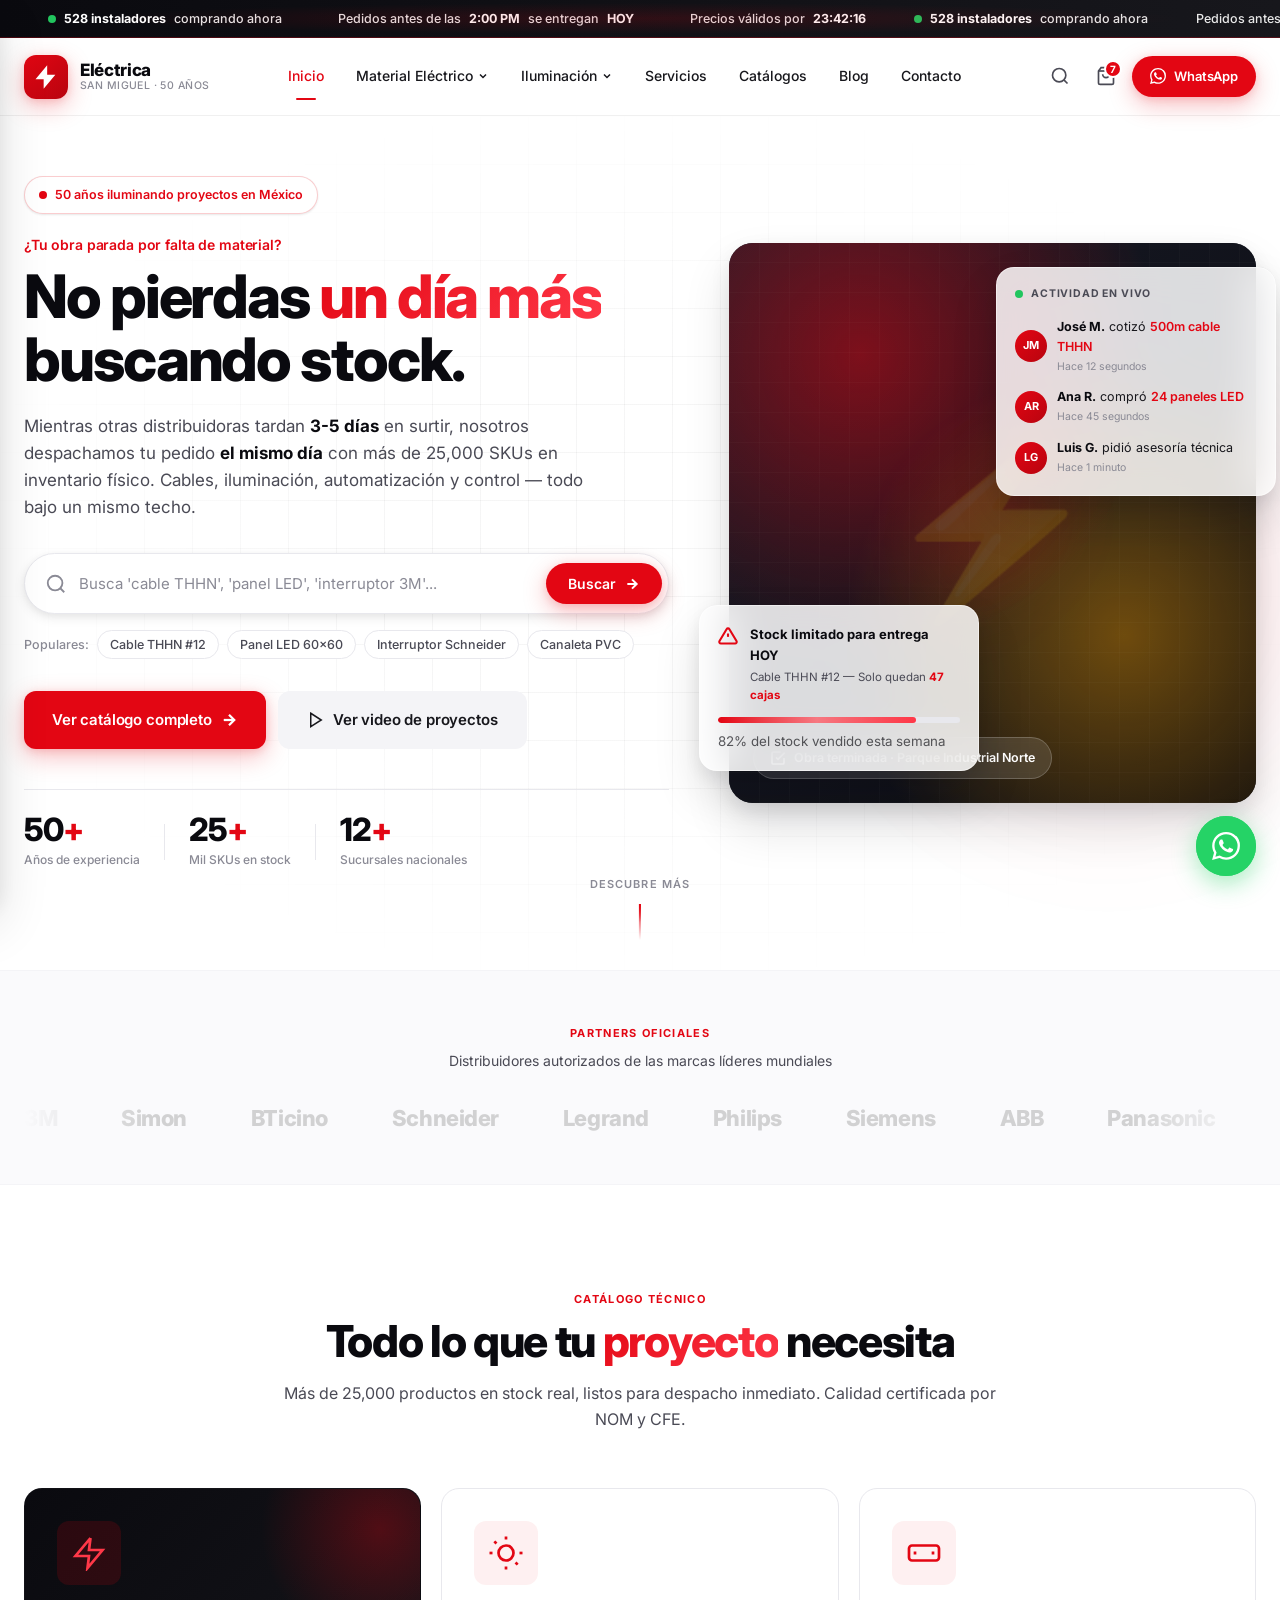
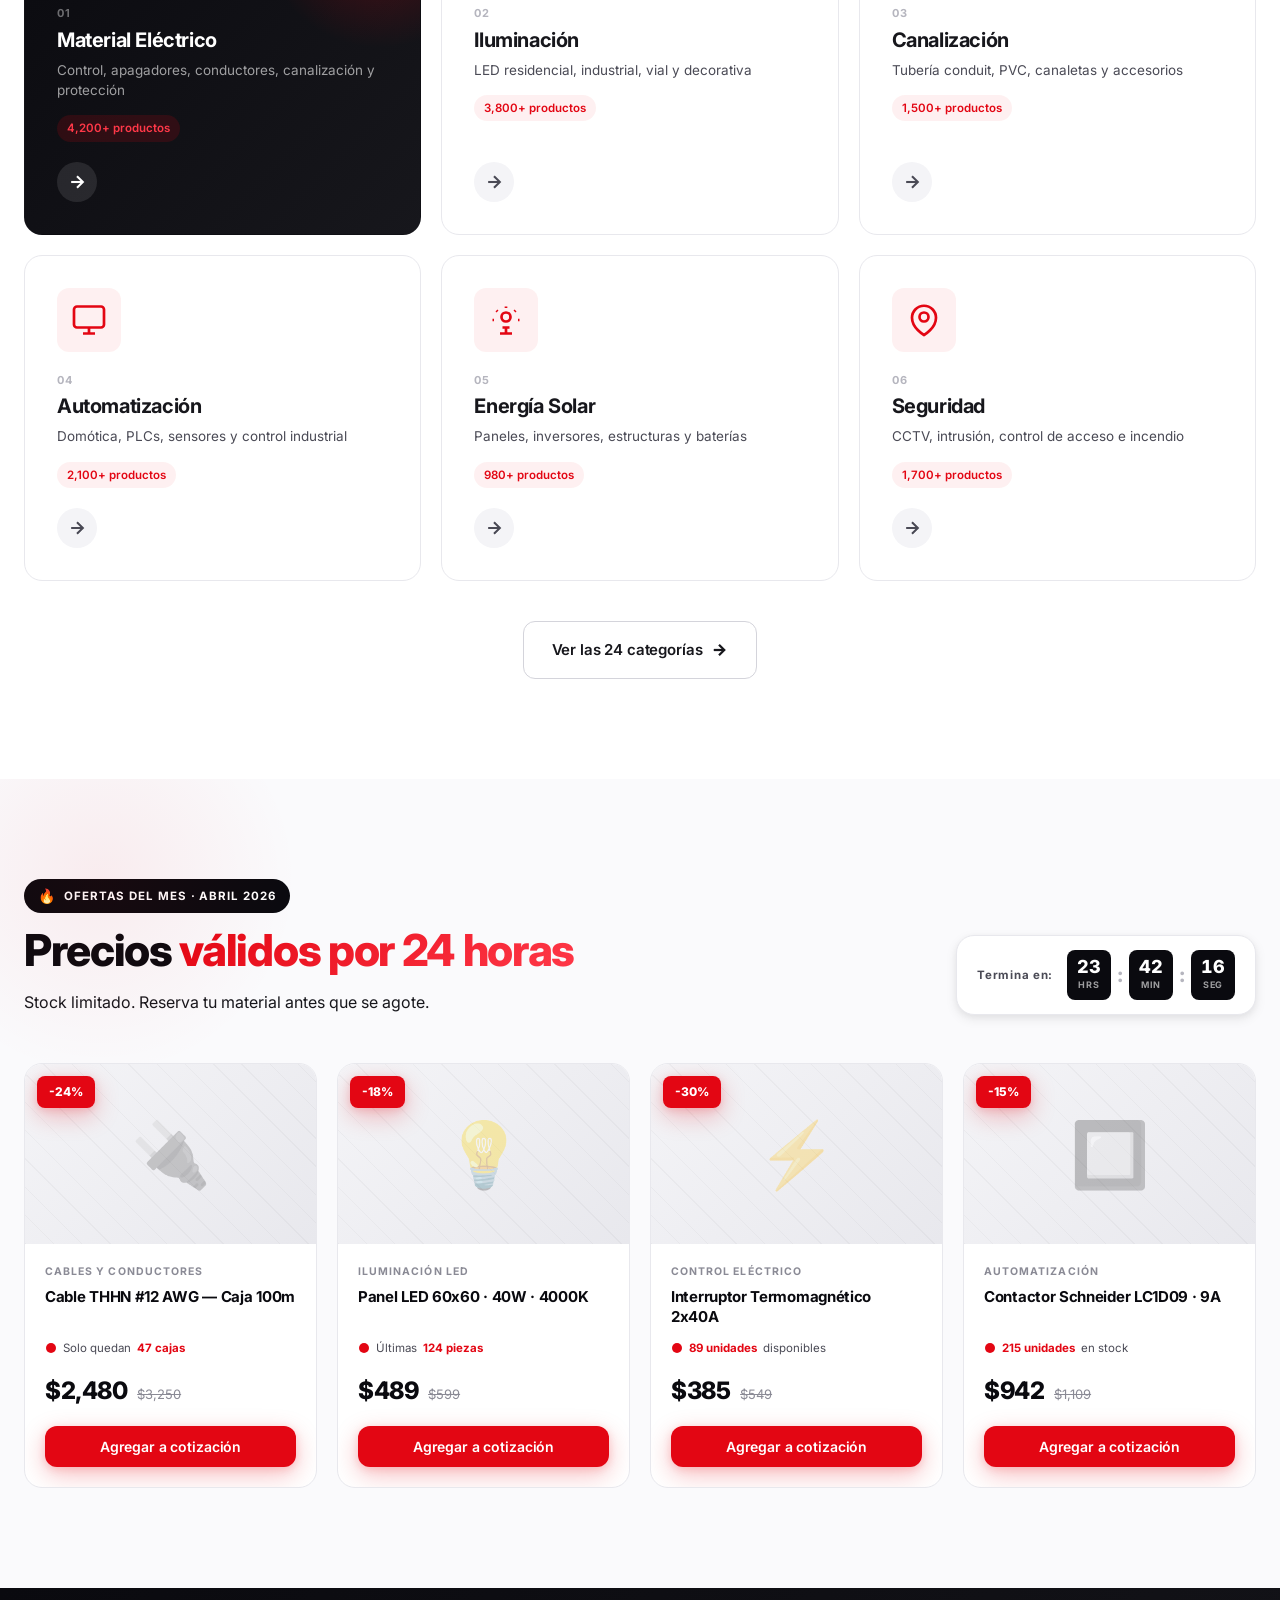
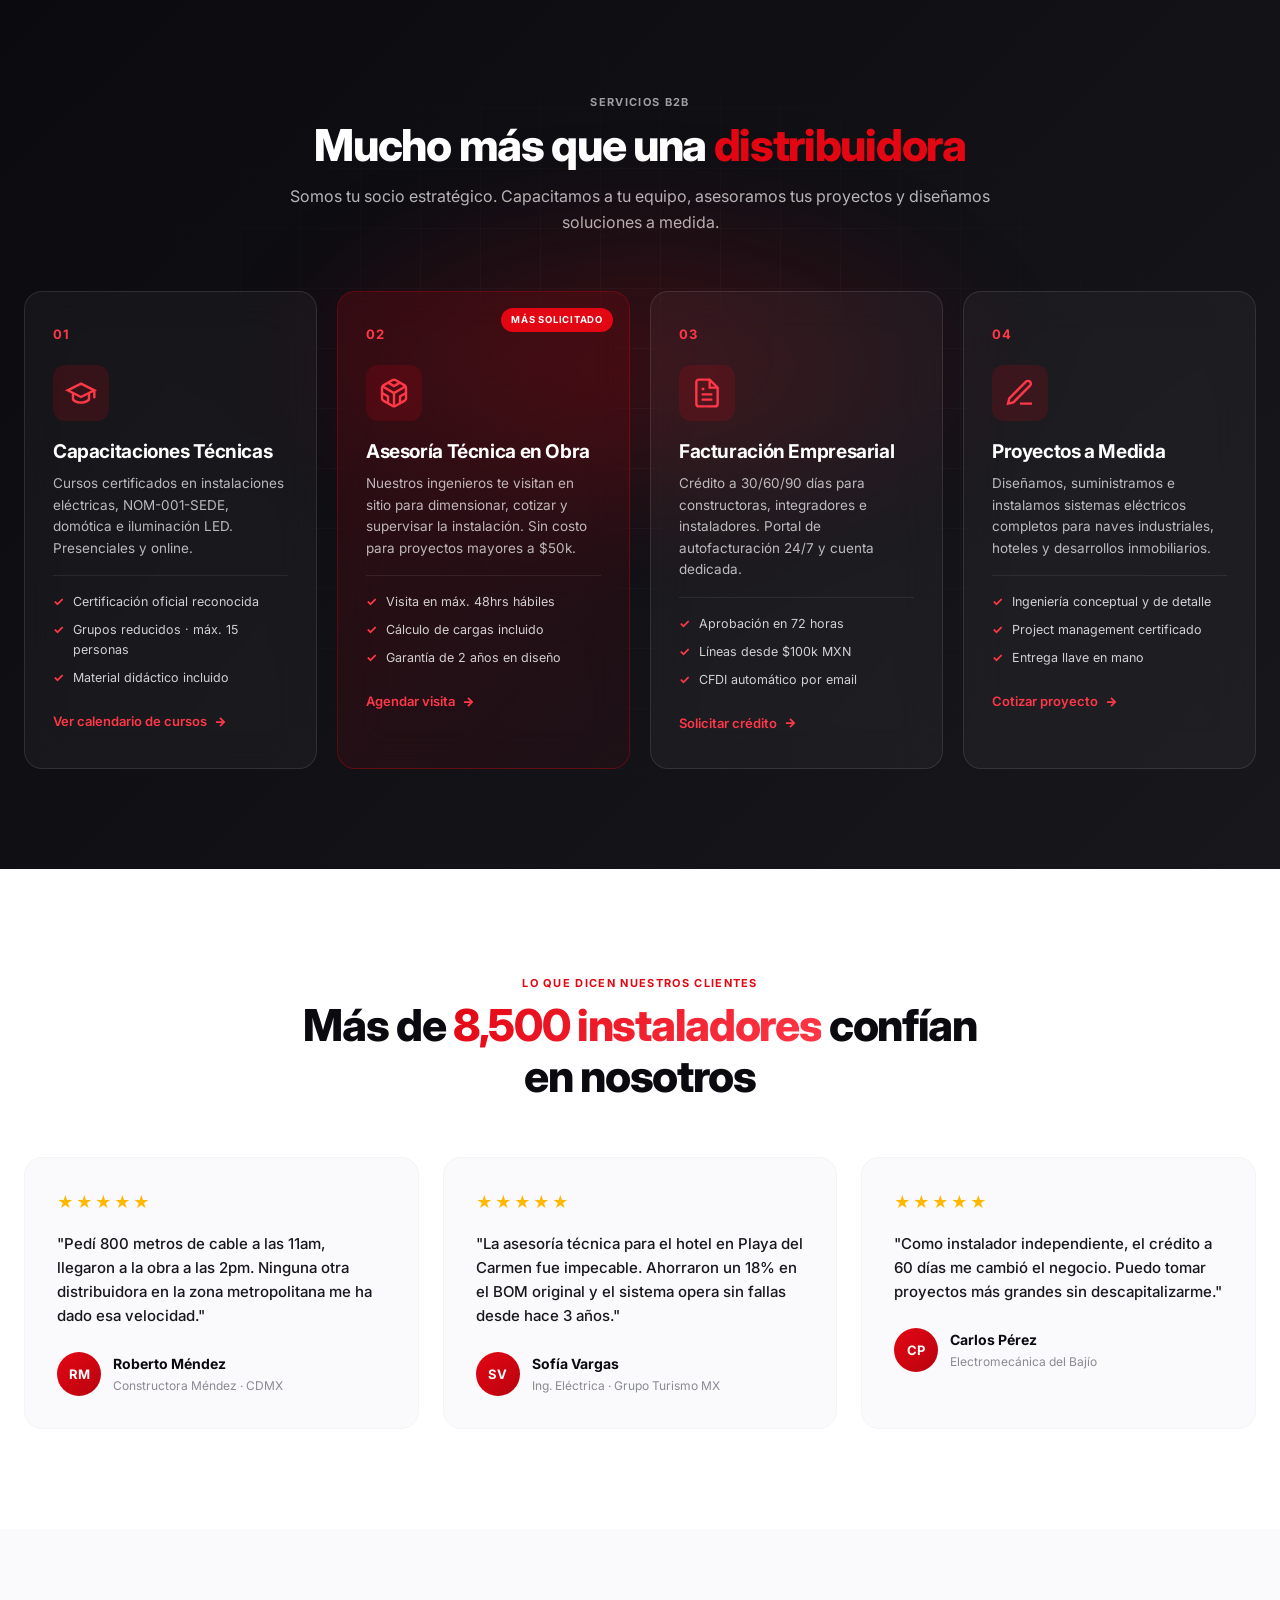
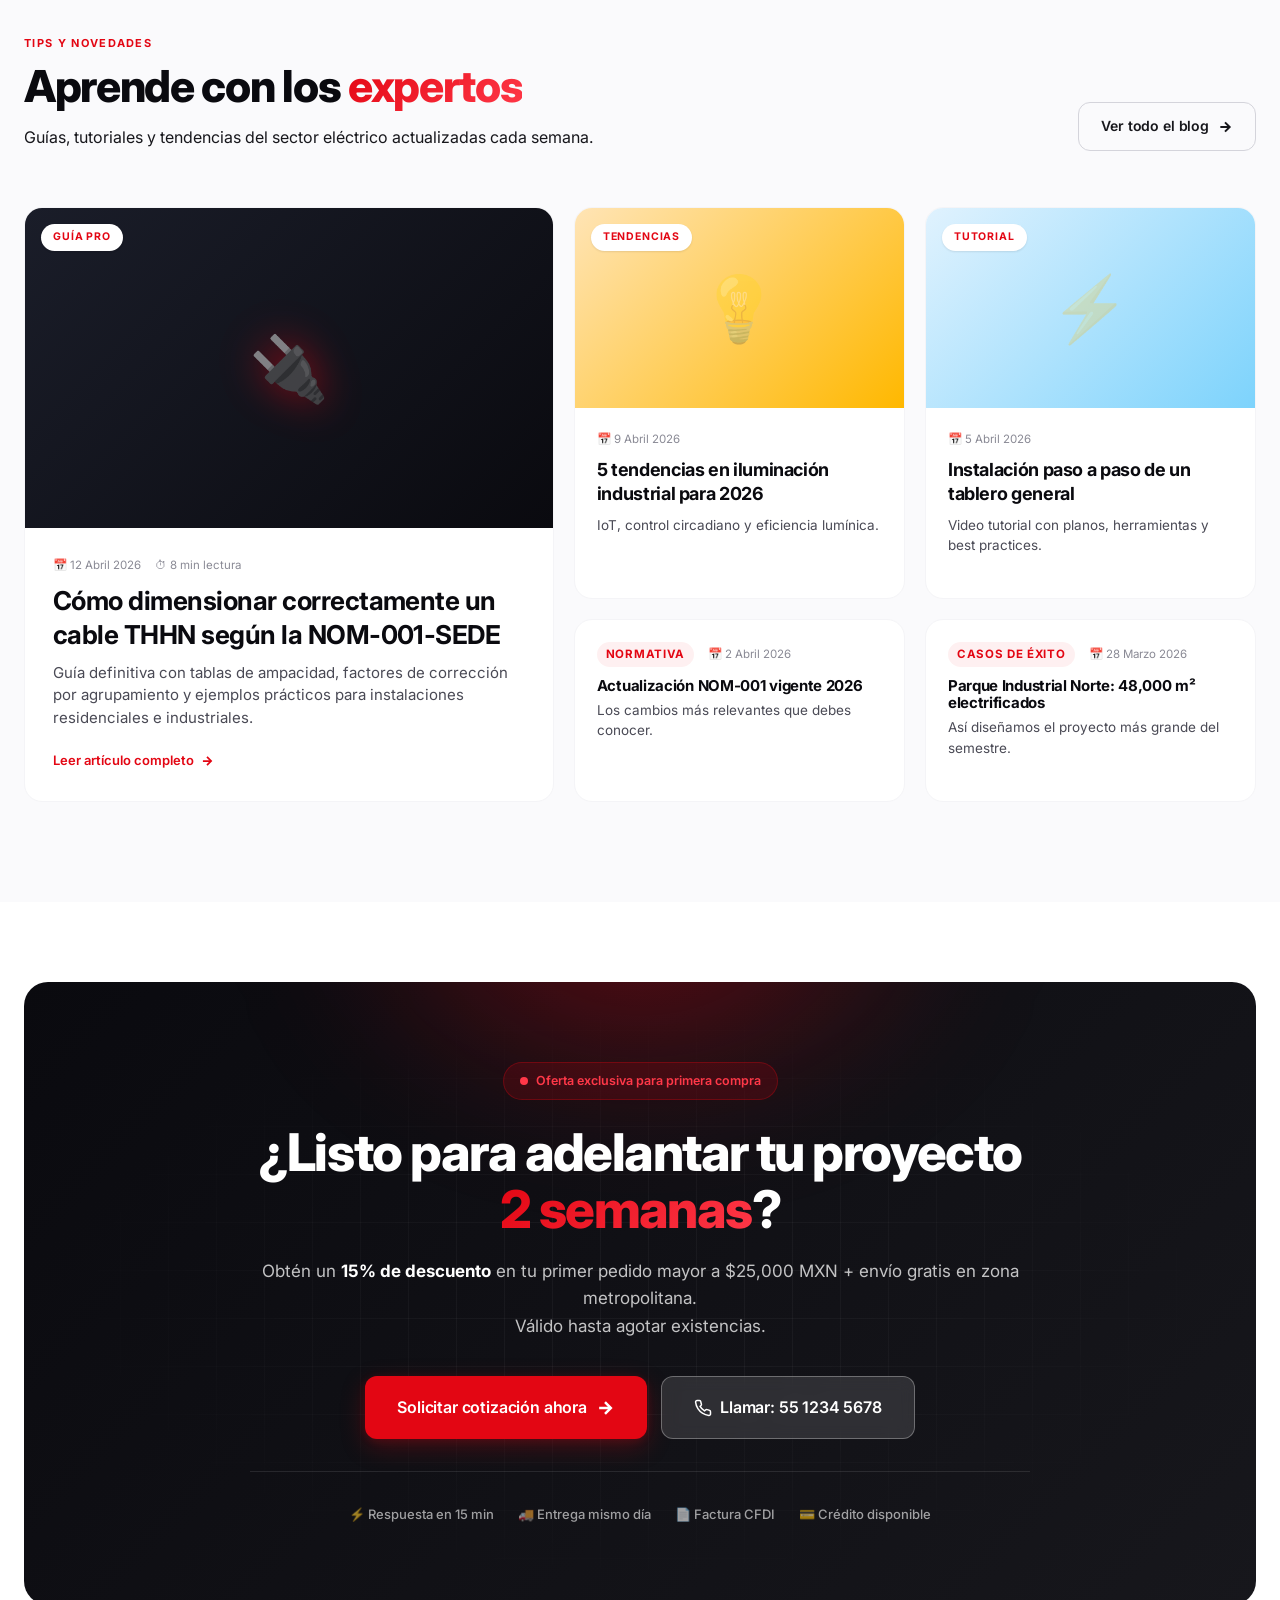
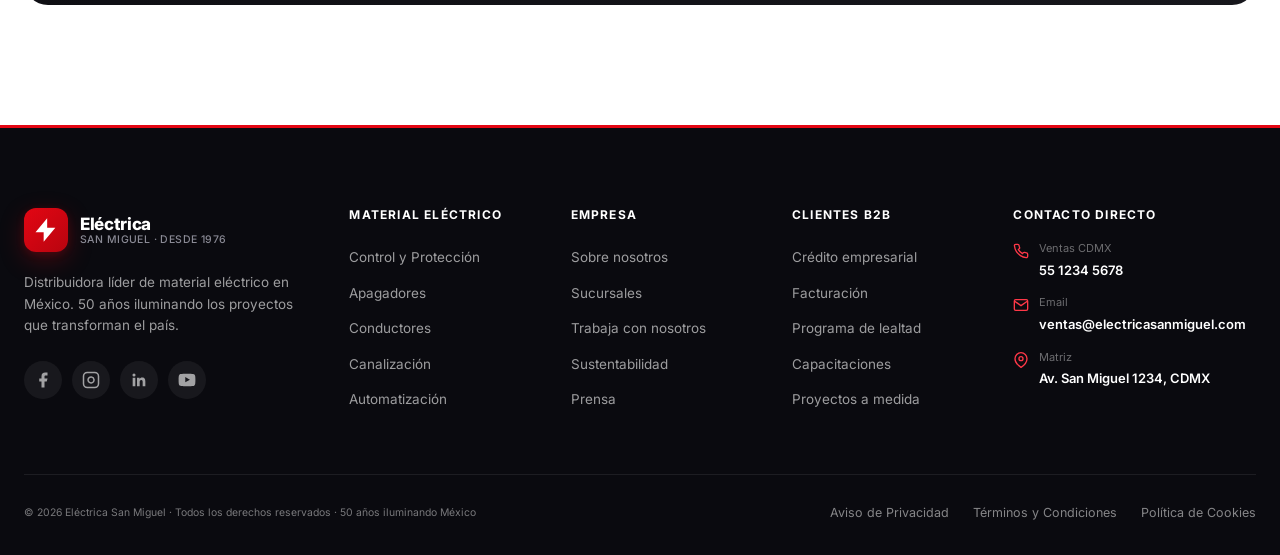
==== index.html @ eb756b70 "feat: sitio web completo Eléctrica San Miguel Home page con hero PAS, buscador predictivo, mega menú" ====
<!DOCTYPE html>
<html lang="es">
<head>
    <meta charset="UTF-8">
    <meta name="viewport" content="width=device-width, initial-scale=1.0, maximum-scale=5.0">
    <meta name="description" content="Eléctrica San Miguel - 50 años distribuyendo material eléctrico de alta calidad. Stock inmediato, precios mayoristas, asesoría técnica para instaladores y proyectos industriales.">
    <meta name="theme-color" content="#E30613">
    <title>Eléctrica San Miguel | Material Eléctrico con Stock Inmediato - 50 años</title>
    <link rel="preconnect" href="https://fonts.googleapis.com">
    <link rel="preconnect" href="https://fonts.gstatic.com" crossorigin>
    <link href="https://fonts.googleapis.com/css2?family=Inter:wght@300;400;500;600;700;800;900&display=swap" rel="stylesheet">
    <link rel="stylesheet" href="styles.css">
</head>
<body>

    <!-- ============ BARRA DE URGENCIA SUPERIOR ============ -->
    <div class="urgency-bar" id="urgencyBar">
        <div class="urgency-track">
            <div class="urgency-item">
                <span class="pulse-dot"></span>
                <strong>528 instaladores</strong> comprando ahora
            </div>
            <div class="urgency-item">
                <svg width="14" height="14" viewBox="0 0 24 24" fill="none" stroke="currentColor" stroke-width="2.5"><path d="M12 6v6l4 2"/><circle cx="12" cy="12" r="10"/></svg>
                Pedidos antes de las <strong>2:00 PM</strong> se entregan <strong>HOY</strong>
            </div>
            <div class="urgency-item">
                <svg width="14" height="14" viewBox="0 0 24 24" fill="none" stroke="currentColor" stroke-width="2.5"><path d="M20.84 4.61a5.5 5.5 0 0 0-7.78 0L12 5.67l-1.06-1.06a5.5 5.5 0 0 0-7.78 7.78l1.06 1.06L12 21.23l7.78-7.78 1.06-1.06a5.5 5.5 0 0 0 0-7.78z"/></svg>
                Precios válidos por <strong><span id="countdown">23:59:47</span></strong>
            </div>
            <div class="urgency-item">
                <span class="pulse-dot"></span>
                <strong>528 instaladores</strong> comprando ahora
            </div>
            <div class="urgency-item">
                Pedidos antes de las <strong>2:00 PM</strong> se entregan <strong>HOY</strong>
            </div>
        </div>
    </div>

    <!-- ============ HEADER / NAVEGACIÓN ============ -->
    <header class="header" id="header">
        <div class="header-container">
            <!-- Menú Hamburguesa Mobile -->
            <button class="hamburger" id="hamburgerBtn" aria-label="Abrir menú">
                <span></span><span></span><span></span>
            </button>

            <!-- Logo -->
            <a href="#" class="logo" aria-label="Eléctrica San Miguel">
                <div class="logo-mark">
                    <svg width="28" height="28" viewBox="0 0 24 24" fill="currentColor">
                        <path d="M13 2L3 14h7v8l10-12h-7z"/>
                    </svg>
                </div>
                <div class="logo-text">
                    <span class="logo-title">Eléctrica</span>
                    <span class="logo-subtitle">San Miguel · 50 años</span>
                </div>
            </a>

            <!-- Navegación Desktop con Mega Menú -->
            <nav class="nav-desktop" aria-label="Navegación principal">
                <ul class="nav-list">
                    <li class="nav-item">
                        <a href="#" class="nav-link active">Inicio</a>
                    </li>
                    <li class="nav-item has-mega">
                        <a href="#" class="nav-link">Material Eléctrico <svg width="12" height="12" viewBox="0 0 24 24" fill="none" stroke="currentColor" stroke-width="3"><polyline points="6 9 12 15 18 9"/></svg></a>
                        <div class="mega-menu">
                            <div class="mega-grid">
                                <div class="mega-col">
                                    <h4>Control y Protección</h4>
                                    <a href="#"><span class="mega-icon">⚡</span>Interruptores Termomagnéticos</a>
                                    <a href="#"><span class="mega-icon">🛡️</span>Protección Diferencial</a>
                                    <a href="#"><span class="mega-icon">🔌</span>Contactores y Relés</a>
                                    <a href="#"><span class="mega-icon">📊</span>Medidores de Energía</a>
                                </div>
                                <div class="mega-col">
                                    <h4>Apagadores y Tomas</h4>
                                    <a href="#"><span class="mega-icon">🔘</span>Apagadores Simon</a>
                                    <a href="#"><span class="mega-icon">🔲</span>Tomas BTicino</a>
                                    <a href="#"><span class="mega-icon">📱</span>Domótica</a>
                                    <a href="#"><span class="mega-icon">🎛️</span>Dimmers y Atenuadores</a>
                                </div>
                                <div class="mega-col">
                                    <h4>Conductores</h4>
                                    <a href="#"><span class="mega-icon">🧵</span>Cable THHN / THW</a>
                                    <a href="#"><span class="mega-icon">📡</span>Cable Coaxial / UTP</a>
                                    <a href="#"><span class="mega-icon">🔗</span>Cable de Alta Tensión</a>
                                    <a href="#"><span class="mega-icon">⚙️</span>Conectores y Terminales</a>
                                </div>
                                <div class="mega-feature">
                                    <div class="mega-badge">OFERTA 48H</div>
                                    <h4>Cable THHN #12</h4>
                                    <p>Caja 100 metros</p>
                                    <div class="mega-price"><del>$3,250</del> $2,480</div>
                                    <button class="btn-mega">Ver oferta →</button>
                                </div>
                            </div>
                        </div>
                    </li>
                    <li class="nav-item has-mega">
                        <a href="#" class="nav-link">Iluminación <svg width="12" height="12" viewBox="0 0 24 24" fill="none" stroke="currentColor" stroke-width="3"><polyline points="6 9 12 15 18 9"/></svg></a>
                        <div class="mega-menu">
                            <div class="mega-grid">
                                <div class="mega-col">
                                    <h4>Residencial</h4>
                                    <a href="#"><span class="mega-icon">💡</span>Focos LED</a>
                                    <a href="#"><span class="mega-icon">🏮</span>Lámparas Colgantes</a>
                                    <a href="#"><span class="mega-icon">🔦</span>Spots Empotrables</a>
                                    <a href="#"><span class="mega-icon">✨</span>Tiras LED RGB</a>
                                </div>
                                <div class="mega-col">
                                    <h4>Industrial</h4>
                                    <a href="#"><span class="mega-icon">🏭</span>Reflectores High-Bay</a>
                                    <a href="#"><span class="mega-icon">📐</span>Paneles LED 60x60</a>
                                    <a href="#"><span class="mega-icon">⚠️</span>Iluminación de Emergencia</a>
                                    <a href="#"><span class="mega-icon">🔋</span>Balizas y Señalización</a>
                                </div>
                                <div class="mega-col">
                                    <h4>Vial y Decorativa</h4>
                                    <a href="#"><span class="mega-icon">🛣️</span>Luminarias Viales</a>
                                    <a href="#"><span class="mega-icon">🌳</span>Jardín Exterior</a>
                                    <a href="#"><span class="mega-icon">🎨</span>Arquitectónica</a>
                                    <a href="#"><span class="mega-icon">⭐</span>Decorativa Premium</a>
                                </div>
                                <div class="mega-feature">
                                    <div class="mega-badge">NUEVO 2026</div>
                                    <h4>Panel LED Backlit</h4>
                                    <p>60x60 · 40W · 4000K</p>
                                    <div class="mega-price">Desde $489</div>
                                    <button class="btn-mega">Cotizar →</button>
                                </div>
                            </div>
                        </div>
                    </li>
                    <li class="nav-item">
                        <a href="#" class="nav-link">Servicios</a>
                    </li>
                    <li class="nav-item">
                        <a href="#" class="nav-link">Catálogos</a>
                    </li>
                    <li class="nav-item">
                        <a href="#" class="nav-link">Blog</a>
                    </li>
                    <li class="nav-item">
                        <a href="#" class="nav-link">Contacto</a>
                    </li>
                </ul>
            </nav>

            <!-- Acciones Header -->
            <div class="header-actions">
                <button class="header-icon-btn" aria-label="Buscar">
                    <svg width="20" height="20" viewBox="0 0 24 24" fill="none" stroke="currentColor" stroke-width="2"><circle cx="11" cy="11" r="8"/><line x1="21" y1="21" x2="16.65" y2="16.65"/></svg>
                </button>
                <a href="#" class="header-icon-btn cart" aria-label="Cotización">
                    <svg width="20" height="20" viewBox="0 0 24 24" fill="none" stroke="currentColor" stroke-width="2"><path d="M6 2L3 6v14a2 2 0 0 0 2 2h14a2 2 0 0 0 2-2V6l-3-4z"/><line x1="3" y1="6" x2="21" y2="6"/><path d="M16 10a4 4 0 0 1-8 0"/></svg>
                    <span class="cart-badge">7</span>
                </a>
                <a href="#" class="btn btn-primary btn-header">
                    <svg width="16" height="16" viewBox="0 0 24 24" fill="currentColor"><path d="M17.472 14.382c-.297-.149-1.758-.867-2.03-.967-.273-.099-.471-.148-.67.15-.197.297-.767.966-.94 1.164-.173.199-.347.223-.644.075-.297-.15-1.255-.463-2.39-1.475-.883-.788-1.48-1.761-1.653-2.059-.173-.297-.018-.458.13-.606.134-.133.298-.347.446-.52.149-.174.198-.298.298-.497.099-.198.05-.371-.025-.52-.075-.149-.669-1.612-.916-2.207-.242-.579-.487-.5-.669-.51-.173-.008-.371-.01-.57-.01-.198 0-.52.074-.792.372-.272.297-1.04 1.016-1.04 2.479 0 1.462 1.065 2.875 1.213 3.074.149.198 2.096 3.2 5.077 4.487.709.306 1.262.489 1.694.625.712.227 1.36.195 1.871.118.571-.085 1.758-.719 2.006-1.413.248-.694.248-1.289.173-1.413-.074-.124-.272-.198-.57-.347m-5.421 7.403h-.004a9.87 9.87 0 01-5.031-1.378l-.361-.214-3.741.982.998-3.648-.235-.374a9.86 9.86 0 01-1.51-5.26c.001-5.45 4.436-9.884 9.888-9.884 2.64 0 5.122 1.03 6.988 2.898a9.825 9.825 0 012.893 6.994c-.003 5.45-4.437 9.884-9.885 9.884m8.413-18.297A11.815 11.815 0 0012.05 0C5.495 0 .16 5.335.157 11.892c0 2.096.547 4.142 1.588 5.945L.057 24l6.305-1.654a11.882 11.882 0 005.683 1.448h.005c6.554 0 11.89-5.335 11.893-11.893A11.821 11.821 0 0020.885 3.488"/></svg>
                    <span class="btn-header-text">WhatsApp</span>
                </a>
            </div>
        </div>
    </header>

    <!-- ============ MENÚ MOBILE OFF-CANVAS ============ -->
    <div class="overlay" id="overlay"></div>
    <aside class="mobile-menu" id="mobileMenu" aria-label="Menú móvil">
        <div class="mobile-menu-header">
            <div class="mobile-logo">
                <div class="logo-mark"><svg width="22" height="22" viewBox="0 0 24 24" fill="currentColor"><path d="M13 2L3 14h7v8l10-12h-7z"/></svg></div>
                <div>
                    <strong>Eléctrica San Miguel</strong>
                    <small>50 años contigo</small>
                </div>
            </div>
            <button class="close-menu" id="closeMenuBtn" aria-label="Cerrar menú">
                <svg width="24" height="24" viewBox="0 0 24 24" fill="none" stroke="currentColor" stroke-width="2"><line x1="18" y1="6" x2="6" y2="18"/><line x1="6" y1="6" x2="18" y2="18"/></svg>
            </button>
        </div>

        <div class="mobile-search">
            <svg width="18" height="18" viewBox="0 0 24 24" fill="none" stroke="currentColor" stroke-width="2"><circle cx="11" cy="11" r="8"/><line x1="21" y1="21" x2="16.65" y2="16.65"/></svg>
            <input type="text" placeholder="Buscar productos...">
        </div>

        <nav class="mobile-nav">
            <a href="#" class="mobile-link active">
                <svg width="20" height="20" viewBox="0 0 24 24" fill="none" stroke="currentColor" stroke-width="2"><path d="M3 9l9-7 9 7v11a2 2 0 0 1-2 2H5a2 2 0 0 1-2-2z"/></svg>
                Inicio
            </a>
            <button class="mobile-link accordion" data-target="acc1">
                <svg width="20" height="20" viewBox="0 0 24 24" fill="none" stroke="currentColor" stroke-width="2"><polyline points="13 2 3 14 12 14 11 22 21 10 12 10 13 2"/></svg>
                Material Eléctrico
                <svg class="chev" width="16" height="16" viewBox="0 0 24 24" fill="none" stroke="currentColor" stroke-width="2.5"><polyline points="6 9 12 15 18 9"/></svg>
            </button>
            <div class="accordion-content" id="acc1">
                <a href="#">Control y Protección</a>
                <a href="#">Apagadores y Tomas</a>
                <a href="#">Conductores</a>
                <a href="#">Canalización</a>
            </div>
            <button class="mobile-link accordion" data-target="acc2">
                <svg width="20" height="20" viewBox="0 0 24 24" fill="none" stroke="currentColor" stroke-width="2"><circle cx="12" cy="12" r="5"/><line x1="12" y1="1" x2="12" y2="3"/><line x1="12" y1="21" x2="12" y2="23"/><line x1="4.22" y1="4.22" x2="5.64" y2="5.64"/><line x1="18.36" y1="18.36" x2="19.78" y2="19.78"/><line x1="1" y1="12" x2="3" y2="12"/><line x1="21" y1="12" x2="23" y2="12"/><line x1="4.22" y1="19.78" x2="5.64" y2="18.36"/><line x1="18.36" y1="5.64" x2="19.78" y2="4.22"/></svg>
                Iluminación
                <svg class="chev" width="16" height="16" viewBox="0 0 24 24" fill="none" stroke="currentColor" stroke-width="2.5"><polyline points="6 9 12 15 18 9"/></svg>
            </button>
            <div class="accordion-content" id="acc2">
                <a href="#">Residencial</a>
                <a href="#">Industrial</a>
                <a href="#">Vial</a>
                <a href="#">Decorativa</a>
            </div>
            <a href="#" class="mobile-link">
                <svg width="20" height="20" viewBox="0 0 24 24" fill="none" stroke="currentColor" stroke-width="2"><path d="M20 21v-2a4 4 0 0 0-4-4H8a4 4 0 0 0-4 4v2"/><circle cx="12" cy="7" r="4"/></svg>
                Servicios
            </a>
            <a href="#" class="mobile-link">
                <svg width="20" height="20" viewBox="0 0 24 24" fill="none" stroke="currentColor" stroke-width="2"><path d="M4 19.5A2.5 2.5 0 0 1 6.5 17H20"/><path d="M6.5 2H20v20H6.5A2.5 2.5 0 0 1 4 19.5v-15A2.5 2.5 0 0 1 6.5 2z"/></svg>
                Catálogos PDF
            </a>
            <a href="#" class="mobile-link">
                <svg width="20" height="20" viewBox="0 0 24 24" fill="none" stroke="currentColor" stroke-width="2"><path d="M12 20h9"/><path d="M16.5 3.5a2.121 2.121 0 0 1 3 3L7 19l-4 1 1-4L16.5 3.5z"/></svg>
                Blog y Tips
            </a>
            <a href="#" class="mobile-link">
                <svg width="20" height="20" viewBox="0 0 24 24" fill="none" stroke="currentColor" stroke-width="2"><path d="M22 16.92v3a2 2 0 0 1-2.18 2 19.79 19.79 0 0 1-8.63-3.07 19.5 19.5 0 0 1-6-6 19.79 19.79 0 0 1-3.07-8.67A2 2 0 0 1 4.11 2h3a2 2 0 0 1 2 1.72 12.84 12.84 0 0 0 .7 2.81 2 2 0 0 1-.45 2.11L8.09 9.91a16 16 0 0 0 6 6l1.27-1.27a2 2 0 0 1 2.11-.45 12.84 12.84 0 0 0 2.81.7A2 2 0 0 1 22 16.92z"/></svg>
                Contacto
            </a>
        </nav>

        <div class="mobile-cta-box">
            <h4>¿Necesitas cotización express?</h4>
            <p>Respuesta en menos de 15 minutos</p>
            <a href="#" class="btn btn-primary btn-block">
                <svg width="18" height="18" viewBox="0 0 24 24" fill="currentColor"><path d="M17.472 14.382c-.297-.149-1.758-.867-2.03-.967-.273-.099-.471-.148-.67.15-.197.297-.767.966-.94 1.164-.173.199-.347.223-.644.075-.297-.15-1.255-.463-2.39-1.475-.883-.788-1.48-1.761-1.653-2.059-.173-.297-.018-.458.13-.606.134-.133.298-.347.446-.52.149-.174.198-.298.298-.497.099-.198.05-.371-.025-.52-.075-.149-.669-1.612-.916-2.207-.242-.579-.487-.5-.669-.51-.173-.008-.371-.01-.57-.01-.198 0-.52.074-.792.372-.272.297-1.04 1.016-1.04 2.479 0 1.462 1.065 2.875 1.213 3.074.149.198 2.096 3.2 5.077 4.487.709.306 1.262.489 1.694.625.712.227 1.36.195 1.871.118.571-.085 1.758-.719 2.006-1.413.248-.694.248-1.289.173-1.413-.074-.124-.272-.198-.57-.347m-5.421 7.403h-.004a9.87 9.87 0 01-5.031-1.378l-.361-.214-3.741.982.998-3.648-.235-.374a9.86 9.86 0 01-1.51-5.26c.001-5.45 4.436-9.884 9.888-9.884 2.64 0 5.122 1.03 6.988 2.898a9.825 9.825 0 012.893 6.994c-.003 5.45-4.437 9.884-9.885 9.884m8.413-18.297A11.815 11.815 0 0012.05 0C5.495 0 .16 5.335.157 11.892c0 2.096.547 4.142 1.588 5.945L.057 24l6.305-1.654a11.882 11.882 0 005.683 1.448h.005c6.554 0 11.89-5.335 11.893-11.893A11.821 11.821 0 0020.885 3.488"/></svg>
                WhatsApp Business
            </a>
        </div>
    </aside>

    <main>

        <!-- ============ HERO SECTION ============ -->
        <section class="hero">
            <div class="hero-bg">
                <div class="hero-bg-overlay"></div>
                <div class="hero-bg-grid"></div>
                <div class="hero-bg-glow"></div>
            </div>

            <div class="container hero-container">
                <div class="hero-content">
                    <div class="hero-badge" data-aos="fade">
                        <span class="pulse-dot red"></span>
                        50 años iluminando proyectos en México
                    </div>

                    <h1 class="hero-title">
                        <span class="hero-eyebrow">¿Tu obra parada por falta de material?</span>
                        No pierdas <span class="text-gradient">un día más</span> buscando stock.
                    </h1>

                    <p class="hero-description">
                        Mientras otras distribuidoras tardan <strong>3-5 días</strong> en surtir, nosotros despachamos tu pedido <strong>el mismo día</strong> con más de 25,000 SKUs en inventario físico. Cables, iluminación, automatización y control — todo bajo un mismo techo.
                    </p>

                    <!-- BUSCADOR PREDICTIVO -->
                    <div class="hero-search">
                        <div class="search-wrapper">
                            <svg class="search-icon" width="22" height="22" viewBox="0 0 24 24" fill="none" stroke="currentColor" stroke-width="2"><circle cx="11" cy="11" r="8"/><line x1="21" y1="21" x2="16.65" y2="16.65"/></svg>
                            <input type="text" id="predictiveSearch" class="search-input" placeholder="Busca 'cable THHN', 'panel LED', 'interruptor 3M'..." autocomplete="off">
                            <button class="btn btn-primary search-btn">
                                <span>Buscar</span>
                                <svg width="16" height="16" viewBox="0 0 24 24" fill="none" stroke="currentColor" stroke-width="3"><line x1="5" y1="12" x2="19" y2="12"/><polyline points="12 5 19 12 12 19"/></svg>
                            </button>
                        </div>
                        <div class="search-suggestions" id="searchSuggestions"></div>
                        <div class="search-tags">
                            <span class="tag-label">Populares:</span>
                            <button class="tag">Cable THHN #12</button>
                            <button class="tag">Panel LED 60x60</button>
                            <button class="tag">Interruptor Schneider</button>
                            <button class="tag">Canaleta PVC</button>
                        </div>
                    </div>

                    <div class="hero-ctas">
                        <a href="#categorias" class="btn btn-primary btn-lg">
                            Ver catálogo completo
                            <svg width="18" height="18" viewBox="0 0 24 24" fill="none" stroke="currentColor" stroke-width="3"><line x1="5" y1="12" x2="19" y2="12"/><polyline points="12 5 19 12 12 19"/></svg>
                        </a>
                        <a href="#" class="btn btn-ghost btn-lg">
                            <svg width="18" height="18" viewBox="0 0 24 24" fill="none" stroke="currentColor" stroke-width="2"><polygon points="5 3 19 12 5 21 5 3"/></svg>
                            Ver video de proyectos
                        </a>
                    </div>

                    <div class="hero-trust">
                        <div class="trust-item">
                            <div class="trust-num" data-count="50">0</div>
                            <div class="trust-label">Años de experiencia</div>
                        </div>
                        <div class="trust-divider"></div>
                        <div class="trust-item">
                            <div class="trust-num" data-count="25">0</div>
                            <div class="trust-label">Mil SKUs en stock</div>
                        </div>
                        <div class="trust-divider"></div>
                        <div class="trust-item">
                            <div class="trust-num" data-count="12">0</div>
                            <div class="trust-label">Sucursales nacionales</div>
                        </div>
                    </div>
                </div>

                <div class="hero-visual">
                    <div class="hero-card hero-card-1">
                        <div class="card-header">
                            <div class="live-dot"></div>
                            <span>ACTIVIDAD EN VIVO</span>
                        </div>
                        <div class="activity-feed" id="activityFeed">
                            <div class="activity-item">
                                <div class="activity-avatar">JM</div>
                                <div>
                                    <strong>José M.</strong> cotizó <em>500m cable THHN</em>
                                    <small>Hace 12 segundos</small>
                                </div>
                            </div>
                            <div class="activity-item">
                                <div class="activity-avatar">AR</div>
                                <div>
                                    <strong>Ana R.</strong> compró <em>24 paneles LED</em>
                                    <small>Hace 45 segundos</small>
                                </div>
                            </div>
                            <div class="activity-item">
                                <div class="activity-avatar">LG</div>
                                <div>
                                    <strong>Luis G.</strong> pidió asesoría técnica
                                    <small>Hace 1 minuto</small>
                                </div>
                            </div>
                        </div>
                    </div>

                    <div class="hero-card hero-card-2">
                        <div class="stock-alert">
                            <svg width="20" height="20" viewBox="0 0 24 24" fill="none" stroke="currentColor" stroke-width="2.5"><path d="M10.29 3.86L1.82 18a2 2 0 0 0 1.71 3h16.94a2 2 0 0 0 1.71-3L13.71 3.86a2 2 0 0 0-3.42 0z"/><line x1="12" y1="9" x2="12" y2="13"/><line x1="12" y1="17" x2="12.01" y2="17"/></svg>
                            <div>
                                <strong>Stock limitado para entrega HOY</strong>
                                <small>Cable THHN #12 — Solo quedan <b>47 cajas</b></small>
                            </div>
                        </div>
                        <div class="progress-bar">
                            <div class="progress-fill" style="width: 82%"></div>
                        </div>
                        <small style="opacity:0.7;margin-top:8px;display:block">82% del stock vendido esta semana</small>
                    </div>

                    <div class="hero-image">
                        <div class="hero-image-inner"></div>
                        <div class="hero-image-badge">
                            <svg width="16" height="16" viewBox="0 0 24 24" fill="none" stroke="currentColor" stroke-width="2.5"><polyline points="9 11 12 14 22 4"/><path d="M21 12v7a2 2 0 0 1-2 2H5a2 2 0 0 1-2-2V5a2 2 0 0 1 2-2h11"/></svg>
                            Obra terminada · Parque Industrial Norte
                        </div>
                    </div>
                </div>
            </div>

            <!-- Scroll indicator -->
            <div class="scroll-indicator">
                <span>Descubre más</span>
                <div class="scroll-line"></div>
            </div>
        </section>

        <!-- ============ LOGOS DE MARCAS ALIADAS ============ -->
        <section class="brands-section">
            <div class="container">
                <div class="brands-header">
                    <small class="section-eyebrow">PARTNERS OFICIALES</small>
                    <p>Distribuidores autorizados de las marcas líderes mundiales</p>
                </div>
                <div class="brands-marquee">
                    <div class="brands-track">
                        <div class="brand">3M</div>
                        <div class="brand">Simon</div>
                        <div class="brand">BTicino</div>
                        <div class="brand">Schneider</div>
                        <div class="brand">Legrand</div>
                        <div class="brand">Philips</div>
                        <div class="brand">Siemens</div>
                        <div class="brand">ABB</div>
                        <div class="brand">Panasonic</div>
                        <div class="brand">Condumex</div>
                        <!-- Repetición para loop infinito -->
                        <div class="brand">3M</div>
                        <div class="brand">Simon</div>
                        <div class="brand">BTicino</div>
                        <div class="brand">Schneider</div>
                        <div class="brand">Legrand</div>
                        <div class="brand">Philips</div>
                        <div class="brand">Siemens</div>
                        <div class="brand">ABB</div>
                        <div class="brand">Panasonic</div>
                        <div class="brand">Condumex</div>
                    </div>
                </div>
            </div>
        </section>

        <!-- ============ GRID DE CATEGORÍAS ============ -->
        <section class="categories-section" id="categorias">
            <div class="container">
                <div class="section-header">
                    <small class="section-eyebrow">CATÁLOGO TÉCNICO</small>
                    <h2 class="section-title">Todo lo que tu <span class="text-gradient">proyecto</span> necesita</h2>
                    <p class="section-description">Más de 25,000 productos en stock real, listos para despacho inmediato. Calidad certificada por NOM y CFE.</p>
                </div>

                <div class="categories-grid">
                    <a href="#" class="category-card featured">
                        <div class="category-icon">
                            <svg width="36" height="36" viewBox="0 0 24 24" fill="none" stroke="currentColor" stroke-width="1.8"><polyline points="13 2 3 14 12 14 11 22 21 10 12 10 13 2"/></svg>
                        </div>
                        <div class="category-content">
                            <small>01</small>
                            <h3>Material Eléctrico</h3>
                            <p>Control, apagadores, conductores, canalización y protección</p>
                            <span class="category-count">4,200+ productos</span>
                        </div>
                        <div class="category-arrow">
                            <svg width="20" height="20" viewBox="0 0 24 24" fill="none" stroke="currentColor" stroke-width="2.5"><line x1="5" y1="12" x2="19" y2="12"/><polyline points="12 5 19 12 12 19"/></svg>
                        </div>
                    </a>

                    <a href="#" class="category-card">
                        <div class="category-icon">
                            <svg width="36" height="36" viewBox="0 0 24 24" fill="none" stroke="currentColor" stroke-width="1.8"><circle cx="12" cy="12" r="5"/><line x1="12" y1="1" x2="12" y2="3"/><line x1="12" y1="21" x2="12" y2="23"/><line x1="4.22" y1="4.22" x2="5.64" y2="5.64"/><line x1="18.36" y1="18.36" x2="19.78" y2="19.78"/><line x1="1" y1="12" x2="3" y2="12"/><line x1="21" y1="12" x2="23" y2="12"/></svg>
                        </div>
                        <div class="category-content">
                            <small>02</small>
                            <h3>Iluminación</h3>
                            <p>LED residencial, industrial, vial y decorativa</p>
                            <span class="category-count">3,800+ productos</span>
                        </div>
                        <div class="category-arrow">
                            <svg width="20" height="20" viewBox="0 0 24 24" fill="none" stroke="currentColor" stroke-width="2.5"><line x1="5" y1="12" x2="19" y2="12"/><polyline points="12 5 19 12 12 19"/></svg>
                        </div>
                    </a>

                    <a href="#" class="category-card">
                        <div class="category-icon">
                            <svg width="36" height="36" viewBox="0 0 24 24" fill="none" stroke="currentColor" stroke-width="1.8"><rect x="2" y="7" width="20" height="10" rx="2"/><line x1="6" y1="11" x2="6" y2="13"/><line x1="18" y1="11" x2="18" y2="13"/></svg>
                        </div>
                        <div class="category-content">
                            <small>03</small>
                            <h3>Canalización</h3>
                            <p>Tubería conduit, PVC, canaletas y accesorios</p>
                            <span class="category-count">1,500+ productos</span>
                        </div>
                        <div class="category-arrow">
                            <svg width="20" height="20" viewBox="0 0 24 24" fill="none" stroke="currentColor" stroke-width="2.5"><line x1="5" y1="12" x2="19" y2="12"/><polyline points="12 5 19 12 12 19"/></svg>
                        </div>
                    </a>

                    <a href="#" class="category-card">
                        <div class="category-icon">
                            <svg width="36" height="36" viewBox="0 0 24 24" fill="none" stroke="currentColor" stroke-width="1.8"><rect x="2" y="3" width="20" height="14" rx="2" ry="2"/><line x1="8" y1="21" x2="16" y2="21"/><line x1="12" y1="17" x2="12" y2="21"/></svg>
                        </div>
                        <div class="category-content">
                            <small>04</small>
                            <h3>Automatización</h3>
                            <p>Domótica, PLCs, sensores y control industrial</p>
                            <span class="category-count">2,100+ productos</span>
                        </div>
                        <div class="category-arrow">
                            <svg width="20" height="20" viewBox="0 0 24 24" fill="none" stroke="currentColor" stroke-width="2.5"><line x1="5" y1="12" x2="19" y2="12"/><polyline points="12 5 19 12 12 19"/></svg>
                        </div>
                    </a>

                    <a href="#" class="category-card">
                        <div class="category-icon">
                            <svg width="36" height="36" viewBox="0 0 24 24" fill="none" stroke="currentColor" stroke-width="1.8"><path d="M9.663 17h4.673M12 3v1M3 12h1M21 12h-1M5.636 5.636l.707.707M18.364 5.636l-.707.707M12 17v4M8 21h8"/><circle cx="12" cy="10" r="3"/></svg>
                        </div>
                        <div class="category-content">
                            <small>05</small>
                            <h3>Energía Solar</h3>
                            <p>Paneles, inversores, estructuras y baterías</p>
                            <span class="category-count">980+ productos</span>
                        </div>
                        <div class="category-arrow">
                            <svg width="20" height="20" viewBox="0 0 24 24" fill="none" stroke="currentColor" stroke-width="2.5"><line x1="5" y1="12" x2="19" y2="12"/><polyline points="12 5 19 12 12 19"/></svg>
                        </div>
                    </a>

                    <a href="#" class="category-card">
                        <div class="category-icon">
                            <svg width="36" height="36" viewBox="0 0 24 24" fill="none" stroke="currentColor" stroke-width="1.8"><path d="M12 22s-8-4.5-8-11.5a8 8 0 0 1 16 0c0 7-8 11.5-8 11.5z"/><circle cx="12" cy="10" r="3"/></svg>
                        </div>
                        <div class="category-content">
                            <small>06</small>
                            <h3>Seguridad</h3>
                            <p>CCTV, intrusión, control de acceso e incendio</p>
                            <span class="category-count">1,700+ productos</span>
                        </div>
                        <div class="category-arrow">
                            <svg width="20" height="20" viewBox="0 0 24 24" fill="none" stroke="currentColor" stroke-width="2.5"><line x1="5" y1="12" x2="19" y2="12"/><polyline points="12 5 19 12 12 19"/></svg>
                        </div>
                    </a>
                </div>

                <div class="section-footer-cta">
                    <a href="#" class="btn btn-outline btn-lg">
                        Ver las 24 categorías
                        <svg width="18" height="18" viewBox="0 0 24 24" fill="none" stroke="currentColor" stroke-width="3"><line x1="5" y1="12" x2="19" y2="12"/><polyline points="12 5 19 12 12 19"/></svg>
                    </a>
                </div>
            </div>
        </section>

        <!-- ============ OFERTAS DEL MES (URGENCIA) ============ -->
        <section class="offers-section">
            <div class="container">
                <div class="offers-header">
                    <div>
                        <div class="offers-badge">
                            <span class="flame">🔥</span> OFERTAS DEL MES · ABRIL 2026
                        </div>
                        <h2 class="section-title">Precios <span class="text-gradient">válidos por 24 horas</span></h2>
                        <p>Stock limitado. Reserva tu material antes que se agote.</p>
                    </div>
                    <div class="offers-timer">
                        <span class="timer-label">Termina en:</span>
                        <div class="timer-boxes">
                            <div class="timer-box"><span id="hours">23</span><small>HRS</small></div>
                            <div class="timer-colon">:</div>
                            <div class="timer-box"><span id="minutes">42</span><small>MIN</small></div>
                            <div class="timer-colon">:</div>
                            <div class="timer-box"><span id="seconds">18</span><small>SEG</small></div>
                        </div>
                    </div>
                </div>

                <div class="offers-grid">
                    <article class="offer-card">
                        <div class="offer-tag">-24%</div>
                        <div class="offer-image offer-image-1"></div>
                        <div class="offer-body">
                            <small>CABLES Y CONDUCTORES</small>
                            <h4>Cable THHN #12 AWG — Caja 100m</h4>
                            <div class="offer-stock">
                                <svg width="12" height="12" viewBox="0 0 24 24" fill="#E30613"><circle cx="12" cy="12" r="10"/></svg>
                                Solo quedan <strong>47 cajas</strong>
                            </div>
                            <div class="offer-price">
                                <span class="price-new">$2,480</span>
                                <span class="price-old">$3,250</span>
                            </div>
                            <button class="btn btn-primary btn-block">Agregar a cotización</button>
                        </div>
                    </article>

                    <article class="offer-card">
                        <div class="offer-tag">-18%</div>
                        <div class="offer-image offer-image-2"></div>
                        <div class="offer-body">
                            <small>ILUMINACIÓN LED</small>
                            <h4>Panel LED 60x60 · 40W · 4000K</h4>
                            <div class="offer-stock">
                                <svg width="12" height="12" viewBox="0 0 24 24" fill="#E30613"><circle cx="12" cy="12" r="10"/></svg>
                                Últimas <strong>124 piezas</strong>
                            </div>
                            <div class="offer-price">
                                <span class="price-new">$489</span>
                                <span class="price-old">$599</span>
                            </div>
                            <button class="btn btn-primary btn-block">Agregar a cotización</button>
                        </div>
                    </article>

                    <article class="offer-card">
                        <div class="offer-tag">-30%</div>
                        <div class="offer-image offer-image-3"></div>
                        <div class="offer-body">
                            <small>CONTROL ELÉCTRICO</small>
                            <h4>Interruptor Termomagnético 2x40A</h4>
                            <div class="offer-stock">
                                <svg width="12" height="12" viewBox="0 0 24 24" fill="#E30613"><circle cx="12" cy="12" r="10"/></svg>
                                <strong>89 unidades</strong> disponibles
                            </div>
                            <div class="offer-price">
                                <span class="price-new">$385</span>
                                <span class="price-old">$549</span>
                            </div>
                            <button class="btn btn-primary btn-block">Agregar a cotización</button>
                        </div>
                    </article>

                    <article class="offer-card">
                        <div class="offer-tag">-15%</div>
                        <div class="offer-image offer-image-4"></div>
                        <div class="offer-body">
                            <small>AUTOMATIZACIÓN</small>
                            <h4>Contactor Schneider LC1D09 · 9A</h4>
                            <div class="offer-stock">
                                <svg width="12" height="12" viewBox="0 0 24 24" fill="#E30613"><circle cx="12" cy="12" r="10"/></svg>
                                <strong>215 unidades</strong> en stock
                            </div>
                            <div class="offer-price">
                                <span class="price-new">$942</span>
                                <span class="price-old">$1,109</span>
                            </div>
                            <button class="btn btn-primary btn-block">Agregar a cotización</button>
                        </div>
                    </article>
                </div>
            </div>
        </section>

        <!-- ============ SERVICIOS VALUE-ADD ============ -->
        <section class="services-section">
            <div class="services-bg">
                <div class="services-glow"></div>
            </div>
            <div class="container">
                <div class="section-header light">
                    <small class="section-eyebrow light">SERVICIOS B2B</small>
                    <h2 class="section-title">Mucho más que una <span class="text-gradient-red">distribuidora</span></h2>
                    <p class="section-description">Somos tu socio estratégico. Capacitamos a tu equipo, asesoramos tus proyectos y diseñamos soluciones a medida.</p>
                </div>

                <div class="services-grid">
                    <article class="service-card">
                        <div class="service-number">01</div>
                        <div class="service-icon">
                            <svg width="32" height="32" viewBox="0 0 24 24" fill="none" stroke="currentColor" stroke-width="1.8"><path d="M22 10v6M2 10l10-5 10 5-10 5z"/><path d="M6 12v5c3 3 9 3 12 0v-5"/></svg>
                        </div>
                        <h3>Capacitaciones Técnicas</h3>
                        <p>Cursos certificados en instalaciones eléctricas, NOM-001-SEDE, domótica e iluminación LED. Presenciales y online.</p>
                        <ul class="service-features">
                            <li>Certificación oficial reconocida</li>
                            <li>Grupos reducidos · máx. 15 personas</li>
                            <li>Material didáctico incluido</li>
                        </ul>
                        <a href="#" class="service-link">
                            Ver calendario de cursos
                            <svg width="14" height="14" viewBox="0 0 24 24" fill="none" stroke="currentColor" stroke-width="3"><line x1="5" y1="12" x2="19" y2="12"/><polyline points="12 5 19 12 12 19"/></svg>
                        </a>
                    </article>

                    <article class="service-card featured">
                        <div class="service-badge">MÁS SOLICITADO</div>
                        <div class="service-number">02</div>
                        <div class="service-icon">
                            <svg width="32" height="32" viewBox="0 0 24 24" fill="none" stroke="currentColor" stroke-width="1.8"><path d="M21 16V8a2 2 0 0 0-1-1.73l-7-4a2 2 0 0 0-2 0l-7 4A2 2 0 0 0 3 8v8a2 2 0 0 0 1 1.73l7 4a2 2 0 0 0 2 0l7-4A2 2 0 0 0 21 16z"/><polyline points="7.5 4.21 12 6.81 16.5 4.21"/><polyline points="7.5 19.79 7.5 14.6 3 12"/><polyline points="21 12 16.5 14.6 16.5 19.79"/><polyline points="3.27 6.96 12 12.01 20.73 6.96"/><line x1="12" y1="22.08" x2="12" y2="12"/></svg>
                        </div>
                        <h3>Asesoría Técnica en Obra</h3>
                        <p>Nuestros ingenieros te visitan en sitio para dimensionar, cotizar y supervisar la instalación. Sin costo para proyectos mayores a $50k.</p>
                        <ul class="service-features">
                            <li>Visita en máx. 48hrs hábiles</li>
                            <li>Cálculo de cargas incluido</li>
                            <li>Garantía de 2 años en diseño</li>
                        </ul>
                        <a href="#" class="service-link">
                            Agendar visita
                            <svg width="14" height="14" viewBox="0 0 24 24" fill="none" stroke="currentColor" stroke-width="3"><line x1="5" y1="12" x2="19" y2="12"/><polyline points="12 5 19 12 12 19"/></svg>
                        </a>
                    </article>

                    <article class="service-card">
                        <div class="service-number">03</div>
                        <div class="service-icon">
                            <svg width="32" height="32" viewBox="0 0 24 24" fill="none" stroke="currentColor" stroke-width="1.8"><path d="M14 2H6a2 2 0 0 0-2 2v16a2 2 0 0 0 2 2h12a2 2 0 0 0 2-2V8z"/><polyline points="14 2 14 8 20 8"/><line x1="16" y1="13" x2="8" y2="13"/><line x1="16" y1="17" x2="8" y2="17"/><polyline points="10 9 9 9 8 9"/></svg>
                        </div>
                        <h3>Facturación Empresarial</h3>
                        <p>Crédito a 30/60/90 días para constructoras, integradores e instaladores. Portal de autofacturación 24/7 y cuenta dedicada.</p>
                        <ul class="service-features">
                            <li>Aprobación en 72 horas</li>
                            <li>Líneas desde $100k MXN</li>
                            <li>CFDI automático por email</li>
                        </ul>
                        <a href="#" class="service-link">
                            Solicitar crédito
                            <svg width="14" height="14" viewBox="0 0 24 24" fill="none" stroke="currentColor" stroke-width="3"><line x1="5" y1="12" x2="19" y2="12"/><polyline points="12 5 19 12 12 19"/></svg>
                        </a>
                    </article>

                    <article class="service-card">
                        <div class="service-number">04</div>
                        <div class="service-icon">
                            <svg width="32" height="32" viewBox="0 0 24 24" fill="none" stroke="currentColor" stroke-width="1.8"><path d="M12 20h9"/><path d="M16.5 3.5a2.121 2.121 0 0 1 3 3L7 19l-4 1 1-4L16.5 3.5z"/></svg>
                        </div>
                        <h3>Proyectos a Medida</h3>
                        <p>Diseñamos, suministramos e instalamos sistemas eléctricos completos para naves industriales, hoteles y desarrollos inmobiliarios.</p>
                        <ul class="service-features">
                            <li>Ingeniería conceptual y de detalle</li>
                            <li>Project management certificado</li>
                            <li>Entrega llave en mano</li>
                        </ul>
                        <a href="#" class="service-link">
                            Cotizar proyecto
                            <svg width="14" height="14" viewBox="0 0 24 24" fill="none" stroke="currentColor" stroke-width="3"><line x1="5" y1="12" x2="19" y2="12"/><polyline points="12 5 19 12 12 19"/></svg>
                        </a>
                    </article>
                </div>
            </div>
        </section>

        <!-- ============ TESTIMONIOS / PRUEBA SOCIAL ============ -->
        <section class="testimonials-section">
            <div class="container">
                <div class="section-header">
                    <small class="section-eyebrow">LO QUE DICEN NUESTROS CLIENTES</small>
                    <h2 class="section-title">Más de <span class="text-gradient">8,500 instaladores</span> confían en nosotros</h2>
                </div>
                <div class="testimonials-grid">
                    <article class="testimonial-card">
                        <div class="stars">★★★★★</div>
                        <blockquote>"Pedí 800 metros de cable a las 11am, llegaron a la obra a las 2pm. Ninguna otra distribuidora en la zona metropolitana me ha dado esa velocidad."</blockquote>
                        <div class="testimonial-author">
                            <div class="author-avatar">RM</div>
                            <div>
                                <strong>Roberto Méndez</strong>
                                <small>Constructora Méndez · CDMX</small>
                            </div>
                        </div>
                    </article>
                    <article class="testimonial-card">
                        <div class="stars">★★★★★</div>
                        <blockquote>"La asesoría técnica para el hotel en Playa del Carmen fue impecable. Ahorraron un 18% en el BOM original y el sistema opera sin fallas desde hace 3 años."</blockquote>
                        <div class="testimonial-author">
                            <div class="author-avatar">SV</div>
                            <div>
                                <strong>Sofía Vargas</strong>
                                <small>Ing. Eléctrica · Grupo Turismo MX</small>
                            </div>
                        </div>
                    </article>
                    <article class="testimonial-card">
                        <div class="stars">★★★★★</div>
                        <blockquote>"Como instalador independiente, el crédito a 60 días me cambió el negocio. Puedo tomar proyectos más grandes sin descapitalizarme."</blockquote>
                        <div class="testimonial-author">
                            <div class="author-avatar">CP</div>
                            <div>
                                <strong>Carlos Pérez</strong>
                                <small>Electromecánica del Bajío</small>
                            </div>
                        </div>
                    </article>
                </div>
            </div>
        </section>

        <!-- ============ BLOG / TIPS Y NOVEDADES ============ -->
        <section class="blog-section">
            <div class="container">
                <div class="section-header align-left">
                    <div>
                        <small class="section-eyebrow">TIPS Y NOVEDADES</small>
                        <h2 class="section-title">Aprende con los <span class="text-gradient">expertos</span></h2>
                        <p>Guías, tutoriales y tendencias del sector eléctrico actualizadas cada semana.</p>
                    </div>
                    <a href="#" class="btn btn-outline">
                        Ver todo el blog
                        <svg width="16" height="16" viewBox="0 0 24 24" fill="none" stroke="currentColor" stroke-width="3"><line x1="5" y1="12" x2="19" y2="12"/><polyline points="12 5 19 12 12 19"/></svg>
                    </a>
                </div>

                <div class="blog-grid">
                    <article class="blog-card blog-main">
                        <div class="blog-image blog-image-1">
                            <span class="blog-category">GUÍA PRO</span>
                        </div>
                        <div class="blog-body">
                            <div class="blog-meta">
                                <span>📅 12 Abril 2026</span>
                                <span>⏱ 8 min lectura</span>
                            </div>
                            <h3>Cómo dimensionar correctamente un cable THHN según la NOM-001-SEDE</h3>
                            <p>Guía definitiva con tablas de ampacidad, factores de corrección por agrupamiento y ejemplos prácticos para instalaciones residenciales e industriales.</p>
                            <a href="#" class="blog-link">
                                Leer artículo completo
                                <svg width="14" height="14" viewBox="0 0 24 24" fill="none" stroke="currentColor" stroke-width="3"><line x1="5" y1="12" x2="19" y2="12"/><polyline points="12 5 19 12 12 19"/></svg>
                            </a>
                        </div>
                    </article>

                    <article class="blog-card">
                        <div class="blog-image blog-image-2">
                            <span class="blog-category">TENDENCIAS</span>
                        </div>
                        <div class="blog-body">
                            <div class="blog-meta">
                                <span>📅 9 Abril 2026</span>
                            </div>
                            <h3>5 tendencias en iluminación industrial para 2026</h3>
                            <p>IoT, control circadiano y eficiencia lumínica.</p>
                        </div>
                    </article>

                    <article class="blog-card">
                        <div class="blog-image blog-image-3">
                            <span class="blog-category">TUTORIAL</span>
                        </div>
                        <div class="blog-body">
                            <div class="blog-meta">
                                <span>📅 5 Abril 2026</span>
                            </div>
                            <h3>Instalación paso a paso de un tablero general</h3>
                            <p>Video tutorial con planos, herramientas y best practices.</p>
                        </div>
                    </article>

                    <article class="blog-card blog-small">
                        <div class="blog-body">
                            <div class="blog-meta">
                                <span class="blog-category-inline">NORMATIVA</span>
                                <span>📅 2 Abril 2026</span>
                            </div>
                            <h4>Actualización NOM-001 vigente 2026</h4>
                            <p>Los cambios más relevantes que debes conocer.</p>
                        </div>
                    </article>

                    <article class="blog-card blog-small">
                        <div class="blog-body">
                            <div class="blog-meta">
                                <span class="blog-category-inline">CASOS DE ÉXITO</span>
                                <span>📅 28 Marzo 2026</span>
                            </div>
                            <h4>Parque Industrial Norte: 48,000 m² electrificados</h4>
                            <p>Así diseñamos el proyecto más grande del semestre.</p>
                        </div>
                    </article>
                </div>
            </div>
        </section>

        <!-- ============ CTA FINAL CON URGENCIA ============ -->
        <section class="final-cta">
            <div class="container">
                <div class="final-cta-box">
                    <div class="final-cta-glow"></div>
                    <div class="final-cta-content">
                        <div class="final-cta-badge">
                            <span class="pulse-dot"></span>
                            Oferta exclusiva para primera compra
                        </div>
                        <h2>¿Listo para adelantar tu proyecto <span class="text-gradient">2 semanas</span>?</h2>
                        <p>Obtén un <strong>15% de descuento</strong> en tu primer pedido mayor a $25,000 MXN + envío gratis en zona metropolitana. <br>Válido hasta agotar existencias.</p>
                        <div class="final-cta-actions">
                            <a href="#" class="btn btn-primary btn-xl">
                                Solicitar cotización ahora
                                <svg width="20" height="20" viewBox="0 0 24 24" fill="none" stroke="currentColor" stroke-width="3"><line x1="5" y1="12" x2="19" y2="12"/><polyline points="12 5 19 12 12 19"/></svg>
                            </a>
                            <a href="tel:+525512345678" class="btn btn-ghost-light btn-xl">
                                <svg width="18" height="18" viewBox="0 0 24 24" fill="none" stroke="currentColor" stroke-width="2"><path d="M22 16.92v3a2 2 0 0 1-2.18 2 19.79 19.79 0 0 1-8.63-3.07 19.5 19.5 0 0 1-6-6 19.79 19.79 0 0 1-3.07-8.67A2 2 0 0 1 4.11 2h3a2 2 0 0 1 2 1.72 12.84 12.84 0 0 0 .7 2.81 2 2 0 0 1-.45 2.11L8.09 9.91a16 16 0 0 0 6 6l1.27-1.27a2 2 0 0 1 2.11-.45 12.84 12.84 0 0 0 2.81.7A2 2 0 0 1 22 16.92z"/></svg>
                                Llamar: 55 1234 5678
                            </a>
                        </div>
                        <div class="final-cta-trust">
                            <span>⚡ Respuesta en 15 min</span>
                            <span>🚚 Entrega mismo día</span>
                            <span>📄 Factura CFDI</span>
                            <span>💳 Crédito disponible</span>
                        </div>
                    </div>
                </div>
            </div>
        </section>

    </main>

    <!-- ============ FOOTER ============ -->
    <footer class="footer">
        <div class="container">
            <div class="footer-main">
                <div class="footer-brand">
                    <a href="#" class="logo">
                        <div class="logo-mark">
                            <svg width="28" height="28" viewBox="0 0 24 24" fill="currentColor"><path d="M13 2L3 14h7v8l10-12h-7z"/></svg>
                        </div>
                        <div class="logo-text">
                            <span class="logo-title">Eléctrica</span>
                            <span class="logo-subtitle">San Miguel · Desde 1976</span>
                        </div>
                    </a>
                    <p>Distribuidora líder de material eléctrico en México. 50 años iluminando los proyectos que transforman el país.</p>
                    <div class="footer-social">
                        <a href="#" aria-label="Facebook"><svg width="18" height="18" viewBox="0 0 24 24" fill="currentColor"><path d="M18 2h-3a5 5 0 0 0-5 5v3H7v4h3v8h4v-8h3l1-4h-4V7a1 1 0 0 1 1-1h3z"/></svg></a>
                        <a href="#" aria-label="Instagram"><svg width="18" height="18" viewBox="0 0 24 24" fill="none" stroke="currentColor" stroke-width="2"><rect x="2" y="2" width="20" height="20" rx="5"/><path d="M16 11.37A4 4 0 1 1 12.63 8 4 4 0 0 1 16 11.37z"/><line x1="17.5" y1="6.5" x2="17.51" y2="6.5"/></svg></a>
                        <a href="#" aria-label="LinkedIn"><svg width="18" height="18" viewBox="0 0 24 24" fill="currentColor"><path d="M20.447 20.452h-3.554v-5.569c0-1.328-.027-3.037-1.852-3.037-1.853 0-2.136 1.445-2.136 2.939v5.667H9.351V9h3.414v1.561h.046c.477-.9 1.637-1.85 3.37-1.85 3.601 0 4.267 2.37 4.267 5.455v6.286zM5.337 7.433a2.062 2.062 0 01-2.063-2.065 2.063 2.063 0 112.063 2.065zm1.782 13.019H3.555V9h3.564v11.452z"/></svg></a>
                        <a href="#" aria-label="YouTube"><svg width="18" height="18" viewBox="0 0 24 24" fill="currentColor"><path d="M23 7.2s-.2-1.6-.9-2.3c-.8-.9-1.8-.9-2.2-1C16.7 3.6 12 3.6 12 3.6s-4.7 0-7.9.3c-.4 0-1.4.1-2.2 1C1.2 5.6 1 7.2 1 7.2S.8 9.1.8 11v1.8c0 1.9.2 3.8.2 3.8s.2 1.6.9 2.3c.8.9 1.9.9 2.4 1 1.7.2 7.7.3 7.7.3s4.7 0 7.9-.3c.4 0 1.4-.1 2.2-1 .7-.7.9-2.3.9-2.3s.2-1.9.2-3.8V11c0-1.9-.2-3.8-.2-3.8zM9.7 14.9V8l6.2 3.5-6.2 3.4z"/></svg></a>
                    </div>
                </div>

                <div class="footer-col">
                    <h5>Material Eléctrico</h5>
                    <a href="#">Control y Protección</a>
                    <a href="#">Apagadores</a>
                    <a href="#">Conductores</a>
                    <a href="#">Canalización</a>
                    <a href="#">Automatización</a>
                </div>

                <div class="footer-col">
                    <h5>Empresa</h5>
                    <a href="#">Sobre nosotros</a>
                    <a href="#">Sucursales</a>
                    <a href="#">Trabaja con nosotros</a>
                    <a href="#">Sustentabilidad</a>
                    <a href="#">Prensa</a>
                </div>

                <div class="footer-col">
                    <h5>Clientes B2B</h5>
                    <a href="#">Crédito empresarial</a>
                    <a href="#">Facturación</a>
                    <a href="#">Programa de lealtad</a>
                    <a href="#">Capacitaciones</a>
                    <a href="#">Proyectos a medida</a>
                </div>

                <div class="footer-col footer-contact">
                    <h5>Contacto Directo</h5>
                    <div class="contact-item">
                        <svg width="16" height="16" viewBox="0 0 24 24" fill="none" stroke="currentColor" stroke-width="2"><path d="M22 16.92v3a2 2 0 0 1-2.18 2 19.79 19.79 0 0 1-8.63-3.07 19.5 19.5 0 0 1-6-6 19.79 19.79 0 0 1-3.07-8.67A2 2 0 0 1 4.11 2h3a2 2 0 0 1 2 1.72 12.84 12.84 0 0 0 .7 2.81 2 2 0 0 1-.45 2.11L8.09 9.91a16 16 0 0 0 6 6l1.27-1.27a2 2 0 0 1 2.11-.45 12.84 12.84 0 0 0 2.81.7A2 2 0 0 1 22 16.92z"/></svg>
                        <div>
                            <small>Ventas CDMX</small>
                            <strong>55 1234 5678</strong>
                        </div>
                    </div>
                    <div class="contact-item">
                        <svg width="16" height="16" viewBox="0 0 24 24" fill="none" stroke="currentColor" stroke-width="2"><path d="M4 4h16c1.1 0 2 .9 2 2v12c0 1.1-.9 2-2 2H4c-1.1 0-2-.9-2-2V6c0-1.1.9-2 2-2z"/><polyline points="22,6 12,13 2,6"/></svg>
                        <div>
                            <small>Email</small>
                            <strong>ventas@electricasanmiguel.com</strong>
                        </div>
                    </div>
                    <div class="contact-item">
                        <svg width="16" height="16" viewBox="0 0 24 24" fill="none" stroke="currentColor" stroke-width="2"><path d="M21 10c0 7-9 13-9 13s-9-6-9-13a9 9 0 0 1 18 0z"/><circle cx="12" cy="10" r="3"/></svg>
                        <div>
                            <small>Matriz</small>
                            <strong>Av. San Miguel 1234, CDMX</strong>
                        </div>
                    </div>
                </div>
            </div>

            <div class="footer-bottom">
                <small>© 2026 Eléctrica San Miguel · Todos los derechos reservados · 50 años iluminando México</small>
                <div class="footer-links">
                    <a href="#">Aviso de Privacidad</a>
                    <a href="#">Términos y Condiciones</a>
                    <a href="#">Política de Cookies</a>
                </div>
            </div>
        </div>
    </footer>

    <!-- ============ BOTÓN FLOTANTE WHATSAPP ============ -->
    <a href="#" class="whatsapp-fab" aria-label="WhatsApp Business">
        <svg width="28" height="28" viewBox="0 0 24 24" fill="currentColor"><path d="M17.472 14.382c-.297-.149-1.758-.867-2.03-.967-.273-.099-.471-.148-.67.15-.197.297-.767.966-.94 1.164-.173.199-.347.223-.644.075-.297-.15-1.255-.463-2.39-1.475-.883-.788-1.48-1.761-1.653-2.059-.173-.297-.018-.458.13-.606.134-.133.298-.347.446-.52.149-.174.198-.298.298-.497.099-.198.05-.371-.025-.52-.075-.149-.669-1.612-.916-2.207-.242-.579-.487-.5-.669-.51-.173-.008-.371-.01-.57-.01-.198 0-.52.074-.792.372-.272.297-1.04 1.016-1.04 2.479 0 1.462 1.065 2.875 1.213 3.074.149.198 2.096 3.2 5.077 4.487.709.306 1.262.489 1.694.625.712.227 1.36.195 1.871.118.571-.085 1.758-.719 2.006-1.413.248-.694.248-1.289.173-1.413-.074-.124-.272-.198-.57-.347m-5.421 7.403h-.004a9.87 9.87 0 01-5.031-1.378l-.361-.214-3.741.982.998-3.648-.235-.374a9.86 9.86 0 01-1.51-5.26c.001-5.45 4.436-9.884 9.888-9.884 2.64 0 5.122 1.03 6.988 2.898a9.825 9.825 0 012.893 6.994c-.003 5.45-4.437 9.884-9.885 9.884m8.413-18.297A11.815 11.815 0 0012.05 0C5.495 0 .16 5.335.157 11.892c0 2.096.547 4.142 1.588 5.945L.057 24l6.305-1.654a11.882 11.882 0 005.683 1.448h.005c6.554 0 11.89-5.335 11.893-11.893A11.821 11.821 0 0020.885 3.488"/></svg>
        <span class="wa-pulse"></span>
        <span class="wa-tooltip">Cotiza en 15 min</span>
    </a>

    <script src="script.js"></script>
</body>
</html>
---- styles.css ----
/* =========================================================
   ELÉCTRICA SAN MIGUEL · Sistema de Diseño
   ========================================================= */

:root {
    --red: #E30613;
    --red-dark: #B8040F;
    --red-light: #FF3848;
    --red-50: rgba(227, 6, 19, 0.06);
    --red-100: rgba(227, 6, 19, 0.1);
    --red-200: rgba(227, 6, 19, 0.2);
    --black: #0A0A0F;
    --gray-900: #17171C;
    --gray-800: #2A2A32;
    --gray-700: #4A4A55;
    --gray-500: #8A8A95;
    --gray-400: #B5B5BE;
    --gray-300: #D4D4DB;
    --gray-200: #E8E8ED;
    --gray-100: #F4F4F7;
    --gray-50: #FAFAFC;
    --white: #FFFFFF;
    --shadow-sm: 0 1px 2px rgba(10, 10, 15, 0.06), 0 1px 3px rgba(10, 10, 15, 0.04);
    --shadow-md: 0 4px 12px rgba(10, 10, 15, 0.08), 0 2px 6px rgba(10, 10, 15, 0.04);
    --shadow-lg: 0 12px 32px rgba(10, 10, 15, 0.10), 0 4px 12px rgba(10, 10, 15, 0.06);
    --shadow-xl: 0 24px 48px rgba(10, 10, 15, 0.12), 0 8px 20px rgba(10, 10, 15, 0.08);
    --shadow-red: 0 8px 24px rgba(227, 6, 19, 0.25), 0 2px 8px rgba(227, 6, 19, 0.15);
    --radius-sm: 8px;
    --radius-md: 12px;
    --radius-lg: 18px;
    --radius-xl: 24px;
    --radius-full: 999px;
    --transition: all 0.3s cubic-bezier(0.4, 0, 0.2, 1);
    --transition-fast: all 0.2s cubic-bezier(0.4, 0, 0.2, 1);
    --container-max: 1280px;
    --header-height: 78px;
    --urgency-height: 38px;
}

/* =========================================================
   RESET
   ========================================================= */
*, *::before, *::after { box-sizing: border-box; margin: 0; padding: 0; }
html { scroll-behavior: smooth; -webkit-text-size-adjust: 100%; }
body {
    font-family: 'Inter', -apple-system, BlinkMacSystemFont, 'Segoe UI', sans-serif;
    font-size: 16px;
    line-height: 1.6;
    color: var(--gray-900);
    background: var(--white);
    overflow-x: hidden;
    -webkit-font-smoothing: antialiased;
    -moz-osx-font-smoothing: grayscale;
}
img, svg { max-width: 100%; display: block; }
a { color: inherit; text-decoration: none; }
button { font-family: inherit; cursor: pointer; border: none; background: none; }
input { font-family: inherit; border: none; outline: none; }
ul { list-style: none; }

.container { width: 100%; max-width: var(--container-max); margin: 0 auto; padding: 0 24px; }

/* =========================================================
   TIPOGRAFÍA
   ========================================================= */
h1, h2, h3, h4, h5 {
    font-weight: 700;
    line-height: 1.15;
    letter-spacing: -0.02em;
    color: var(--black);
}
.text-gradient {
    background: linear-gradient(135deg, var(--red) 0%, var(--red-light) 100%);
    -webkit-background-clip: text;
    background-clip: text;
    -webkit-text-fill-color: transparent;
}
.text-gradient-red { color: var(--red); }

/* =========================================================
   BOTONES
   ========================================================= */
.btn {
    display: inline-flex;
    align-items: center;
    justify-content: center;
    gap: 8px;
    padding: 12px 22px;
    font-size: 14px;
    font-weight: 600;
    border-radius: var(--radius-md);
    transition: var(--transition);
    white-space: nowrap;
    letter-spacing: -0.01em;
}
.btn-lg { padding: 16px 28px; font-size: 15px; }
.btn-xl { padding: 18px 32px; font-size: 16px; }
.btn-block { width: 100%; }
.btn-primary {
    background: var(--red);
    color: var(--white);
    box-shadow: var(--shadow-red);
}
.btn-primary:hover {
    background: var(--red-dark);
    transform: translateY(-2px);
    box-shadow: 0 12px 32px rgba(227, 6, 19, 0.35);
}
.btn-primary:active { transform: translateY(0); }
.btn-ghost {
    background: rgba(255, 255, 255, 0.1);
    color: var(--white);
    border: 1.5px solid rgba(255, 255, 255, 0.25);
    backdrop-filter: blur(12px);
    -webkit-backdrop-filter: blur(12px);
}
.btn-ghost:hover { background: rgba(255, 255, 255, 0.2); border-color: rgba(255, 255, 255, 0.4); }
.btn-ghost-light {
    background: rgba(255, 255, 255, 0.12);
    color: var(--white);
    border: 1.5px solid rgba(255, 255, 255, 0.3);
    backdrop-filter: blur(8px);
}
.btn-ghost-light:hover { background: rgba(255, 255, 255, 0.22); }
.btn-outline {
    background: transparent;
    color: var(--gray-900);
    border: 1.5px solid var(--gray-300);
}
.btn-outline:hover { border-color: var(--red); color: var(--red); transform: translateY(-2px); }
.btn-header {
    background: var(--red);
    color: var(--white);
    padding: 10px 18px;
    border-radius: var(--radius-full);
    box-shadow: var(--shadow-red);
    font-size: 13px;
}
.btn-header:hover { background: var(--red-dark); transform: translateY(-1px); }

/* =========================================================
   BARRA DE URGENCIA
   ========================================================= */
.urgency-bar {
    height: var(--urgency-height);
    background: linear-gradient(90deg, var(--black) 0%, var(--gray-900) 100%);
    color: var(--white);
    overflow: hidden;
    position: relative;
    display: flex;
    align-items: center;
    font-size: 12.5px;
    font-weight: 500;
    border-bottom: 1px solid rgba(227, 6, 19, 0.3);
}
.urgency-bar::before {
    content: '';
    position: absolute;
    inset: 0;
    background: radial-gradient(ellipse at center, rgba(227, 6, 19, 0.15) 0%, transparent 60%);
    pointer-events: none;
}
.urgency-track {
    display: flex;
    gap: 48px;
    animation: scrollUrgency 35s linear infinite;
    white-space: nowrap;
    padding-left: 48px;
}
.urgency-item {
    display: flex;
    align-items: center;
    gap: 8px;
    color: rgba(255, 255, 255, 0.9);
}
.urgency-item strong { color: var(--white); font-weight: 700; }
@keyframes scrollUrgency {
    0% { transform: translateX(0); }
    100% { transform: translateX(-50%); }
}
.pulse-dot {
    display: inline-block;
    width: 8px;
    height: 8px;
    border-radius: 50%;
    background: #22C55E;
    box-shadow: 0 0 0 0 rgba(34, 197, 94, 0.7);
    animation: pulseGreen 2s infinite;
}
.pulse-dot.red {
    background: var(--red);
    box-shadow: 0 0 0 0 rgba(227, 6, 19, 0.7);
    animation: pulseRed 2s infinite;
}
@keyframes pulseGreen {
    0% { box-shadow: 0 0 0 0 rgba(34, 197, 94, 0.7); }
    70% { box-shadow: 0 0 0 8px rgba(34, 197, 94, 0); }
    100% { box-shadow: 0 0 0 0 rgba(34, 197, 94, 0); }
}
@keyframes pulseRed {
    0% { box-shadow: 0 0 0 0 rgba(227, 6, 19, 0.6); }
    70% { box-shadow: 0 0 0 10px rgba(227, 6, 19, 0); }
    100% { box-shadow: 0 0 0 0 rgba(227, 6, 19, 0); }
}

/* =========================================================
   HEADER
   ========================================================= */
.header {
    position: sticky;
    top: 0;
    z-index: 100;
    height: var(--header-height);
    background: rgba(255, 255, 255, 0.85);
    backdrop-filter: blur(20px) saturate(180%);
    -webkit-backdrop-filter: blur(20px) saturate(180%);
    border-bottom: 1px solid rgba(10, 10, 15, 0.06);
    transition: var(--transition);
}
.header.scrolled {
    background: rgba(255, 255, 255, 0.95);
    box-shadow: var(--shadow-sm);
}
.header-container {
    height: 100%;
    max-width: var(--container-max);
    margin: 0 auto;
    padding: 0 24px;
    display: flex;
    align-items: center;
    justify-content: space-between;
    gap: 32px;
}

/* Hamburger */
.hamburger {
    display: none;
    flex-direction: column;
    justify-content: center;
    align-items: center;
    width: 44px;
    height: 44px;
    gap: 5px;
    border-radius: var(--radius-sm);
    transition: var(--transition);
}
.hamburger:hover { background: var(--gray-100); }
.hamburger span {
    width: 22px;
    height: 2.5px;
    background: var(--black);
    border-radius: 2px;
    transition: var(--transition);
}

/* Logo */
.logo {
    display: flex;
    align-items: center;
    gap: 12px;
    flex-shrink: 0;
}
.logo-mark {
    width: 44px;
    height: 44px;
    background: linear-gradient(135deg, var(--red) 0%, var(--red-dark) 100%);
    color: var(--white);
    border-radius: var(--radius-md);
    display: flex;
    align-items: center;
    justify-content: center;
    box-shadow: var(--shadow-red);
    transition: var(--transition);
}
.logo:hover .logo-mark { transform: rotate(-6deg) scale(1.05); }
.logo-text { display: flex; flex-direction: column; line-height: 1.1; }
.logo-title { font-size: 17px; font-weight: 800; color: var(--black); letter-spacing: -0.02em; }
.logo-subtitle { font-size: 10.5px; color: var(--gray-500); font-weight: 500; letter-spacing: 0.04em; text-transform: uppercase; }

/* Nav Desktop */
.nav-desktop { flex: 1; display: flex; justify-content: center; }
.nav-list { display: flex; gap: 4px; align-items: center; }
.nav-item { position: relative; }
.nav-link {
    display: flex;
    align-items: center;
    gap: 4px;
    padding: 10px 14px;
    font-size: 14px;
    font-weight: 500;
    color: var(--gray-900);
    border-radius: var(--radius-sm);
    transition: var(--transition-fast);
}
.nav-link:hover { background: var(--gray-100); color: var(--red); }
.nav-link.active { color: var(--red); }
.nav-link.active::after {
    content: '';
    position: absolute;
    bottom: -2px;
    left: 50%;
    transform: translateX(-50%);
    width: 20px;
    height: 2px;
    background: var(--red);
    border-radius: 2px;
}

/* Mega Menu */
.has-mega .mega-menu {
    position: absolute;
    top: 100%;
    left: 50%;
    transform: translateX(-50%) translateY(8px);
    width: min(1100px, 95vw);
    background: var(--white);
    border-radius: var(--radius-lg);
    box-shadow: var(--shadow-xl), 0 0 0 1px rgba(10, 10, 15, 0.05);
    padding: 32px;
    opacity: 0;
    visibility: hidden;
    transition: var(--transition);
    margin-top: 14px;
}
.has-mega:hover .mega-menu { opacity: 1; visibility: visible; transform: translateX(-50%) translateY(0); }
.has-mega::before {
    content: '';
    position: absolute;
    top: 100%;
    left: 0;
    right: 0;
    height: 20px;
}
.mega-grid {
    display: grid;
    grid-template-columns: 1fr 1fr 1fr 1.2fr;
    gap: 32px;
}
.mega-col h4 {
    font-size: 11px;
    font-weight: 700;
    color: var(--gray-500);
    text-transform: uppercase;
    letter-spacing: 0.08em;
    margin-bottom: 14px;
    padding-bottom: 10px;
    border-bottom: 1px solid var(--gray-100);
}
.mega-col a {
    display: flex;
    align-items: center;
    gap: 10px;
    padding: 9px 10px;
    font-size: 13.5px;
    color: var(--gray-700);
    border-radius: var(--radius-sm);
    transition: var(--transition-fast);
}
.mega-col a:hover { background: var(--red-50); color: var(--red); transform: translateX(4px); }
.mega-icon { font-size: 16px; }
.mega-feature {
    background: linear-gradient(135deg, var(--black) 0%, var(--gray-900) 100%);
    color: var(--white);
    border-radius: var(--radius-md);
    padding: 24px;
    position: relative;
    overflow: hidden;
}
.mega-feature::before {
    content: '';
    position: absolute;
    top: -40px;
    right: -40px;
    width: 120px;
    height: 120px;
    background: radial-gradient(circle, rgba(227, 6, 19, 0.4) 0%, transparent 70%);
    border-radius: 50%;
}
.mega-badge {
    display: inline-block;
    padding: 4px 10px;
    background: var(--red);
    color: var(--white);
    font-size: 10px;
    font-weight: 700;
    letter-spacing: 0.08em;
    border-radius: var(--radius-full);
    margin-bottom: 10px;
}
.mega-feature h4 { color: var(--white); font-size: 16px; margin-bottom: 4px; }
.mega-feature p { font-size: 12px; color: rgba(255, 255, 255, 0.6); margin-bottom: 12px; }
.mega-price { font-size: 20px; font-weight: 800; color: var(--white); margin-bottom: 14px; position: relative; z-index: 1; }
.mega-price del { font-size: 13px; color: rgba(255, 255, 255, 0.4); font-weight: 500; margin-right: 8px; }
.btn-mega {
    background: var(--white);
    color: var(--black);
    padding: 8px 14px;
    border-radius: var(--radius-full);
    font-size: 12px;
    font-weight: 600;
    transition: var(--transition-fast);
    position: relative;
    z-index: 1;
}
.btn-mega:hover { background: var(--red); color: var(--white); }

/* Header Actions */
.header-actions { display: flex; align-items: center; gap: 6px; }
.header-icon-btn {
    width: 40px;
    height: 40px;
    border-radius: var(--radius-sm);
    display: flex;
    align-items: center;
    justify-content: center;
    color: var(--gray-700);
    transition: var(--transition-fast);
    position: relative;
}
.header-icon-btn:hover { background: var(--gray-100); color: var(--red); }
.cart-badge {
    position: absolute;
    top: 4px;
    right: 4px;
    width: 18px;
    height: 18px;
    background: var(--red);
    color: var(--white);
    font-size: 10px;
    font-weight: 700;
    border-radius: 50%;
    display: flex;
    align-items: center;
    justify-content: center;
    border: 2px solid var(--white);
}

/* =========================================================
   MOBILE MENU OFF-CANVAS
   ========================================================= */
.overlay {
    position: fixed;
    inset: 0;
    background: rgba(10, 10, 15, 0.5);
    backdrop-filter: blur(4px);
    z-index: 200;
    opacity: 0;
    visibility: hidden;
    transition: var(--transition);
}
.overlay.active { opacity: 1; visibility: visible; }
.mobile-menu {
    position: fixed;
    top: 0;
    left: 0;
    bottom: 0;
    width: 88%;
    max-width: 380px;
    background: var(--white);
    z-index: 201;
    transform: translateX(-100%);
    transition: transform 0.35s cubic-bezier(0.4, 0, 0.2, 1);
    display: flex;
    flex-direction: column;
    box-shadow: var(--shadow-xl);
}
.mobile-menu.active { transform: translateX(0); }
.mobile-menu-header {
    padding: 20px;
    display: flex;
    align-items: center;
    justify-content: space-between;
    border-bottom: 1px solid var(--gray-100);
}
.mobile-logo { display: flex; align-items: center; gap: 12px; }
.mobile-logo strong { display: block; font-size: 15px; font-weight: 800; color: var(--black); }
.mobile-logo small { display: block; font-size: 11px; color: var(--gray-500); }
.close-menu {
    width: 40px;
    height: 40px;
    border-radius: var(--radius-sm);
    display: flex;
    align-items: center;
    justify-content: center;
    color: var(--gray-700);
    transition: var(--transition-fast);
}
.close-menu:hover { background: var(--gray-100); color: var(--red); }
.mobile-search {
    margin: 20px;
    padding: 12px 16px;
    background: var(--gray-100);
    border-radius: var(--radius-md);
    display: flex;
    align-items: center;
    gap: 10px;
    color: var(--gray-500);
}
.mobile-search input {
    flex: 1;
    background: transparent;
    font-size: 14px;
    color: var(--gray-900);
}
.mobile-nav {
    flex: 1;
    padding: 0 12px;
    overflow-y: auto;
}
.mobile-link {
    width: 100%;
    display: flex;
    align-items: center;
    gap: 14px;
    padding: 14px 16px;
    font-size: 15px;
    font-weight: 500;
    color: var(--gray-900);
    border-radius: var(--radius-md);
    transition: var(--transition-fast);
    text-align: left;
}
.mobile-link:hover, .mobile-link.active { background: var(--red-50); color: var(--red); }
.mobile-link .chev { margin-left: auto; transition: var(--transition); }
.mobile-link.open .chev { transform: rotate(180deg); }
.accordion-content {
    max-height: 0;
    overflow: hidden;
    transition: max-height 0.3s ease;
    padding-left: 50px;
}
.accordion-content.open { max-height: 400px; }
.accordion-content a {
    display: block;
    padding: 10px 16px;
    font-size: 13.5px;
    color: var(--gray-700);
    border-radius: var(--radius-sm);
    transition: var(--transition-fast);
}
.accordion-content a:hover { background: var(--gray-100); color: var(--red); }
.mobile-cta-box {
    margin: 20px;
    padding: 20px;
    background: linear-gradient(135deg, var(--black) 0%, var(--gray-900) 100%);
    border-radius: var(--radius-lg);
    color: var(--white);
    position: relative;
    overflow: hidden;
}
.mobile-cta-box::before {
    content: '';
    position: absolute;
    top: -30px;
    right: -30px;
    width: 120px;
    height: 120px;
    background: radial-gradient(circle, rgba(227, 6, 19, 0.5) 0%, transparent 70%);
}
.mobile-cta-box h4 { font-size: 15px; margin-bottom: 4px; color: var(--white); position: relative; }
.mobile-cta-box p { font-size: 12.5px; color: rgba(255, 255, 255, 0.7); margin-bottom: 14px; position: relative; }
.mobile-cta-box .btn { position: relative; }

/* =========================================================
   HERO SECTION
   ========================================================= */
.hero {
    position: relative;
    padding: 60px 0 100px;
    overflow: hidden;
    background: var(--white);
}
.hero-bg { position: absolute; inset: 0; z-index: 0; pointer-events: none; }
.hero-bg-grid {
    position: absolute;
    inset: 0;
    background-image:
        linear-gradient(rgba(10, 10, 15, 0.04) 1px, transparent 1px),
        linear-gradient(90deg, rgba(10, 10, 15, 0.04) 1px, transparent 1px);
    background-size: 48px 48px;
    mask-image: radial-gradient(ellipse at center, black 30%, transparent 75%);
    -webkit-mask-image: radial-gradient(ellipse at center, black 30%, transparent 75%);
}
.hero-bg-glow {
    position: absolute;
    top: 20%;
    right: -10%;
    width: 600px;
    height: 600px;
    background: radial-gradient(circle, rgba(227, 6, 19, 0.12) 0%, transparent 70%);
    border-radius: 50%;
    filter: blur(40px);
    animation: glowFloat 8s ease-in-out infinite;
}
@keyframes glowFloat {
    0%, 100% { transform: translate(0, 0) scale(1); }
    50% { transform: translate(-30px, 30px) scale(1.1); }
}

.hero-container {
    position: relative;
    z-index: 1;
    display: grid;
    grid-template-columns: 1.1fr 0.9fr;
    gap: 60px;
    align-items: center;
}

.hero-badge {
    display: inline-flex;
    align-items: center;
    gap: 8px;
    padding: 8px 14px;
    background: var(--white);
    border: 1px solid var(--red-200);
    color: var(--red);
    font-size: 12.5px;
    font-weight: 600;
    border-radius: var(--radius-full);
    box-shadow: var(--shadow-sm);
    margin-bottom: 24px;
}

.hero-eyebrow {
    display: block;
    font-size: 14px;
    font-weight: 600;
    color: var(--red);
    letter-spacing: -0.01em;
    margin-bottom: 12px;
}
.hero-title {
    font-size: clamp(34px, 5.2vw, 60px);
    font-weight: 800;
    letter-spacing: -0.035em;
    line-height: 1.05;
    margin-bottom: 22px;
}
.hero-description {
    font-size: 17px;
    color: var(--gray-700);
    line-height: 1.6;
    margin-bottom: 32px;
    max-width: 560px;
}
.hero-description strong { color: var(--black); font-weight: 700; }

/* Search */
.hero-search {
    position: relative;
    margin-bottom: 32px;
}
.search-wrapper {
    display: flex;
    align-items: center;
    background: var(--white);
    border: 1.5px solid var(--gray-200);
    border-radius: var(--radius-full);
    padding: 6px 6px 6px 20px;
    box-shadow: var(--shadow-md);
    transition: var(--transition);
}
.search-wrapper:focus-within {
    border-color: var(--red);
    box-shadow: 0 0 0 4px var(--red-100), var(--shadow-md);
}
.search-icon { color: var(--gray-500); flex-shrink: 0; }
.search-input {
    flex: 1;
    padding: 14px 12px;
    font-size: 15px;
    color: var(--black);
    background: transparent;
}
.search-input::placeholder { color: var(--gray-500); }
.search-btn { padding: 12px 22px; border-radius: var(--radius-full); }

.search-suggestions {
    position: absolute;
    top: calc(100% + 8px);
    left: 0;
    right: 0;
    background: var(--white);
    border-radius: var(--radius-md);
    box-shadow: var(--shadow-xl), 0 0 0 1px rgba(10, 10, 15, 0.05);
    padding: 8px;
    opacity: 0;
    visibility: hidden;
    transform: translateY(-8px);
    transition: var(--transition);
    z-index: 10;
    max-height: 400px;
    overflow-y: auto;
}
.search-suggestions.active { opacity: 1; visibility: visible; transform: translateY(0); }
.suggestion-item {
    display: flex;
    align-items: center;
    gap: 12px;
    padding: 12px 14px;
    border-radius: var(--radius-sm);
    cursor: pointer;
    transition: var(--transition-fast);
}
.suggestion-item:hover { background: var(--gray-100); }
.suggestion-icon { color: var(--gray-500); flex-shrink: 0; }
.suggestion-text { flex: 1; font-size: 14px; color: var(--gray-900); }
.suggestion-text b { color: var(--red); font-weight: 700; }
.suggestion-category { font-size: 11px; color: var(--gray-500); }

.search-tags {
    display: flex;
    align-items: center;
    flex-wrap: wrap;
    gap: 8px;
    margin-top: 16px;
}
.tag-label { font-size: 12.5px; color: var(--gray-500); font-weight: 500; }
.tag {
    padding: 6px 12px;
    background: var(--white);
    border: 1px solid var(--gray-200);
    border-radius: var(--radius-full);
    font-size: 12.5px;
    color: var(--gray-700);
    font-weight: 500;
    transition: var(--transition-fast);
}
.tag:hover { border-color: var(--red); color: var(--red); background: var(--red-50); }

.hero-ctas {
    display: flex;
    flex-wrap: wrap;
    gap: 12px;
    margin-bottom: 40px;
}
.btn-ghost.btn-lg {
    background: var(--gray-100);
    color: var(--gray-900);
    border: 1.5px solid transparent;
    backdrop-filter: none;
    -webkit-backdrop-filter: none;
}
.btn-ghost.btn-lg:hover { background: var(--gray-200); transform: translateY(-2px); }

.hero-trust {
    display: flex;
    align-items: center;
    gap: 24px;
    padding-top: 24px;
    border-top: 1px solid var(--gray-200);
}
.trust-item { display: flex; flex-direction: column; }
.trust-num {
    font-size: 32px;
    font-weight: 800;
    color: var(--black);
    line-height: 1;
    letter-spacing: -0.03em;
    margin-bottom: 4px;
}
.trust-num::after { content: '+'; color: var(--red); }
.trust-label { font-size: 12px; color: var(--gray-500); font-weight: 500; }
.trust-divider { width: 1px; height: 36px; background: var(--gray-200); }

/* Hero Visual */
.hero-visual { position: relative; height: 560px; }
.hero-image {
    position: absolute;
    inset: 0;
    border-radius: var(--radius-xl);
    overflow: hidden;
    box-shadow: var(--shadow-xl);
    background: linear-gradient(135deg, #1a1d29 0%, #0a0a0f 100%);
}
.hero-image-inner {
    position: absolute;
    inset: 0;
    background:
        radial-gradient(circle at 25% 20%, rgba(227, 6, 19, 0.5) 0%, transparent 50%),
        radial-gradient(circle at 75% 70%, rgba(255, 165, 0, 0.4) 0%, transparent 50%),
        linear-gradient(135deg, #1a1d29 0%, #0a0a0f 100%);
}
.hero-image-inner::before {
    content: '';
    position: absolute;
    inset: 0;
    background-image:
        repeating-linear-gradient(0deg, rgba(255, 255, 255, 0.02) 0px, rgba(255, 255, 255, 0.02) 1px, transparent 1px, transparent 30px),
        repeating-linear-gradient(90deg, rgba(255, 255, 255, 0.02) 0px, rgba(255, 255, 255, 0.02) 1px, transparent 1px, transparent 30px);
}
.hero-image-inner::after {
    content: '⚡';
    position: absolute;
    top: 50%;
    left: 50%;
    transform: translate(-50%, -50%);
    font-size: 180px;
    opacity: 0.15;
    filter: drop-shadow(0 0 40px var(--red));
}
.hero-image-badge {
    position: absolute;
    bottom: 24px;
    left: 24px;
    padding: 10px 16px;
    background: rgba(255, 255, 255, 0.12);
    backdrop-filter: blur(12px);
    -webkit-backdrop-filter: blur(12px);
    border: 1px solid rgba(255, 255, 255, 0.2);
    border-radius: var(--radius-full);
    color: var(--white);
    font-size: 12.5px;
    font-weight: 600;
    display: flex;
    align-items: center;
    gap: 8px;
    z-index: 2;
}

.hero-card {
    position: absolute;
    background: rgba(255, 255, 255, 0.85);
    backdrop-filter: blur(20px) saturate(180%);
    -webkit-backdrop-filter: blur(20px) saturate(180%);
    border: 1px solid rgba(255, 255, 255, 0.5);
    border-radius: var(--radius-lg);
    padding: 18px;
    box-shadow: var(--shadow-xl);
    z-index: 3;
    animation: floatCard 6s ease-in-out infinite;
}
@keyframes floatCard {
    0%, 100% { transform: translateY(0); }
    50% { transform: translateY(-10px); }
}
.hero-card-1 {
    top: 24px;
    right: -20px;
    width: 280px;
    animation-delay: 0s;
}
.hero-card-2 {
    bottom: 32px;
    left: -30px;
    width: 280px;
    animation-delay: 2s;
}
.card-header {
    display: flex;
    align-items: center;
    gap: 8px;
    font-size: 10.5px;
    font-weight: 700;
    color: var(--gray-700);
    letter-spacing: 0.08em;
    margin-bottom: 14px;
}
.live-dot {
    width: 8px;
    height: 8px;
    background: #22C55E;
    border-radius: 50%;
    animation: pulseGreen 2s infinite;
}
.activity-feed { display: flex; flex-direction: column; gap: 12px; }
.activity-item {
    display: flex;
    gap: 10px;
    align-items: center;
    font-size: 12.5px;
}
.activity-item > div:last-child { flex: 1; }
.activity-item strong { color: var(--black); font-weight: 700; }
.activity-item em { color: var(--red); font-style: normal; font-weight: 600; }
.activity-item small { display: block; color: var(--gray-500); font-size: 10.5px; margin-top: 2px; }
.activity-avatar {
    width: 32px;
    height: 32px;
    border-radius: 50%;
    background: linear-gradient(135deg, var(--red) 0%, var(--red-dark) 100%);
    color: var(--white);
    font-size: 11px;
    font-weight: 700;
    display: flex;
    align-items: center;
    justify-content: center;
    flex-shrink: 0;
}

.stock-alert {
    display: flex;
    gap: 12px;
    align-items: flex-start;
    margin-bottom: 12px;
}
.stock-alert > svg { color: var(--red); flex-shrink: 0; margin-top: 2px; }
.stock-alert strong { display: block; font-size: 13px; color: var(--black); font-weight: 700; margin-bottom: 2px; }
.stock-alert small { display: block; font-size: 11.5px; color: var(--gray-700); }
.stock-alert small b { color: var(--red); font-weight: 700; }
.progress-bar {
    height: 6px;
    background: var(--gray-200);
    border-radius: var(--radius-full);
    overflow: hidden;
}
.progress-fill {
    height: 100%;
    background: linear-gradient(90deg, var(--red) 0%, var(--red-light) 100%);
    border-radius: var(--radius-full);
    position: relative;
    overflow: hidden;
}
.progress-fill::after {
    content: '';
    position: absolute;
    inset: 0;
    background: linear-gradient(90deg, transparent, rgba(255, 255, 255, 0.4), transparent);
    animation: shimmer 2s infinite;
}
@keyframes shimmer {
    0% { transform: translateX(-100%); }
    100% { transform: translateX(100%); }
}

.scroll-indicator {
    position: absolute;
    bottom: 30px;
    left: 50%;
    transform: translateX(-50%);
    display: flex;
    flex-direction: column;
    align-items: center;
    gap: 10px;
    font-size: 11px;
    font-weight: 600;
    color: var(--gray-500);
    letter-spacing: 0.1em;
    text-transform: uppercase;
    z-index: 5;
}
.scroll-line {
    width: 1.5px;
    height: 36px;
    background: linear-gradient(to bottom, var(--red), transparent);
    position: relative;
    overflow: hidden;
}
.scroll-line::after {
    content: '';
    position: absolute;
    top: 0;
    width: 100%;
    height: 50%;
    background: linear-gradient(to bottom, var(--red), transparent);
    animation: scrollDown 2s infinite;
}
@keyframes scrollDown {
    0% { top: -50%; }
    100% { top: 100%; }
}

/* =========================================================
   BRANDS SECTION
   ========================================================= */
.brands-section {
    padding: 48px 0;
    background: var(--gray-50);
    border-top: 1px solid var(--gray-100);
    border-bottom: 1px solid var(--gray-100);
    overflow: hidden;
}
.brands-header {
    text-align: center;
    margin-bottom: 28px;
}
.section-eyebrow {
    display: inline-block;
    font-size: 11px;
    font-weight: 700;
    color: var(--red);
    letter-spacing: 0.12em;
    text-transform: uppercase;
    margin-bottom: 8px;
}
.section-eyebrow.light { color: rgba(255, 255, 255, 0.6); }
.brands-header p { font-size: 14px; color: var(--gray-700); }
.brands-marquee {
    overflow: hidden;
    position: relative;
    mask-image: linear-gradient(to right, transparent, black 10%, black 90%, transparent);
    -webkit-mask-image: linear-gradient(to right, transparent, black 10%, black 90%, transparent);
}
.brands-track {
    display: flex;
    gap: 64px;
    animation: scrollBrands 30s linear infinite;
    width: max-content;
}
.brand {
    font-size: 22px;
    font-weight: 800;
    color: var(--gray-400);
    letter-spacing: -0.02em;
    flex-shrink: 0;
    transition: var(--transition);
    filter: grayscale(1);
    opacity: 0.6;
}
.brand:hover { color: var(--black); filter: grayscale(0); opacity: 1; transform: scale(1.05); }
@keyframes scrollBrands {
    0% { transform: translateX(0); }
    100% { transform: translateX(-50%); }
}

/* =========================================================
   SECTION HEADERS
   ========================================================= */
.section-header {
    text-align: center;
    max-width: 720px;
    margin: 0 auto 56px;
}
.section-header.align-left {
    text-align: left;
    display: flex;
    justify-content: space-between;
    align-items: flex-end;
    max-width: 100%;
    gap: 24px;
}
.section-title {
    font-size: clamp(30px, 4vw, 44px);
    font-weight: 800;
    letter-spacing: -0.03em;
    margin-bottom: 14px;
}
.section-description {
    font-size: 16px;
    color: var(--gray-700);
    line-height: 1.6;
}
.section-footer-cta { text-align: center; margin-top: 40px; }

/* =========================================================
   CATEGORIES GRID
   ========================================================= */
.categories-section { padding: 100px 0; background: var(--white); }
.categories-grid {
    display: grid;
    grid-template-columns: repeat(3, 1fr);
    gap: 20px;
}
.category-card {
    position: relative;
    padding: 32px;
    background: var(--white);
    border: 1px solid var(--gray-200);
    border-radius: var(--radius-lg);
    transition: var(--transition);
    overflow: hidden;
    display: flex;
    flex-direction: column;
    gap: 20px;
    min-height: 240px;
}
.category-card::before {
    content: '';
    position: absolute;
    top: 0;
    left: 0;
    width: 100%;
    height: 3px;
    background: linear-gradient(90deg, var(--red) 0%, var(--red-light) 100%);
    transform: scaleX(0);
    transform-origin: left;
    transition: transform 0.4s ease;
}
.category-card:hover {
    border-color: var(--red-200);
    box-shadow: var(--shadow-lg);
    transform: translateY(-6px);
}
.category-card:hover::before { transform: scaleX(1); }
.category-card.featured {
    background: linear-gradient(135deg, var(--black) 0%, var(--gray-900) 100%);
    color: var(--white);
    border-color: transparent;
}
.category-card.featured::after {
    content: '';
    position: absolute;
    top: -80px;
    right: -80px;
    width: 240px;
    height: 240px;
    background: radial-gradient(circle, rgba(227, 6, 19, 0.3) 0%, transparent 70%);
    border-radius: 50%;
}
.category-icon {
    width: 64px;
    height: 64px;
    background: var(--red-50);
    color: var(--red);
    border-radius: var(--radius-md);
    display: flex;
    align-items: center;
    justify-content: center;
    transition: var(--transition);
}
.category-card.featured .category-icon {
    background: rgba(227, 6, 19, 0.15);
    color: var(--red-light);
}
.category-card:hover .category-icon { transform: scale(1.1) rotate(-5deg); }
.category-content { flex: 1; position: relative; z-index: 1; }
.category-content small {
    font-size: 11px;
    font-weight: 700;
    color: var(--gray-400);
    letter-spacing: 0.1em;
    display: block;
    margin-bottom: 6px;
}
.category-card.featured .category-content small { color: rgba(255, 255, 255, 0.4); }
.category-content h3 {
    font-size: 20px;
    font-weight: 700;
    margin-bottom: 8px;
    color: inherit;
}
.category-card.featured .category-content h3 { color: var(--white); }
.category-content p {
    font-size: 13.5px;
    color: var(--gray-700);
    line-height: 1.5;
    margin-bottom: 14px;
}
.category-card.featured .category-content p { color: rgba(255, 255, 255, 0.6); }
.category-count {
    display: inline-block;
    font-size: 11.5px;
    font-weight: 600;
    color: var(--red);
    padding: 4px 10px;
    background: var(--red-50);
    border-radius: var(--radius-full);
}
.category-card.featured .category-count {
    background: rgba(227, 6, 19, 0.15);
    color: var(--red-light);
}
.category-arrow {
    width: 40px;
    height: 40px;
    background: var(--gray-100);
    border-radius: 50%;
    display: flex;
    align-items: center;
    justify-content: center;
    color: var(--gray-700);
    transition: var(--transition);
    position: relative;
    z-index: 1;
    align-self: flex-start;
}
.category-card.featured .category-arrow { background: rgba(255, 255, 255, 0.1); color: var(--white); }
.category-card:hover .category-arrow {
    background: var(--red);
    color: var(--white);
    transform: rotate(-45deg);
}

/* =========================================================
   OFFERS SECTION
   ========================================================= */
.offers-section {
    padding: 100px 0;
    background: var(--gray-50);
    position: relative;
    overflow: hidden;
}
.offers-section::before {
    content: '';
    position: absolute;
    top: -100px;
    left: -100px;
    width: 400px;
    height: 400px;
    background: radial-gradient(circle, rgba(227, 6, 19, 0.06) 0%, transparent 70%);
    border-radius: 50%;
}
.offers-header {
    display: flex;
    justify-content: space-between;
    align-items: flex-end;
    gap: 32px;
    margin-bottom: 48px;
    flex-wrap: wrap;
}
.offers-badge {
    display: inline-flex;
    align-items: center;
    gap: 8px;
    padding: 6px 14px;
    background: var(--black);
    color: var(--white);
    font-size: 11.5px;
    font-weight: 700;
    letter-spacing: 0.08em;
    border-radius: var(--radius-full);
    margin-bottom: 12px;
}
.flame { font-size: 14px; }
.offers-timer {
    display: flex;
    align-items: center;
    gap: 14px;
    background: var(--white);
    padding: 14px 20px;
    border-radius: var(--radius-lg);
    box-shadow: var(--shadow-md);
    border: 1px solid var(--gray-200);
}
.timer-label { font-size: 11.5px; font-weight: 700; color: var(--gray-700); letter-spacing: 0.06em; }
.timer-boxes { display: flex; align-items: center; gap: 6px; }
.timer-box {
    display: flex;
    flex-direction: column;
    align-items: center;
    padding: 8px 10px;
    background: var(--black);
    color: var(--white);
    border-radius: var(--radius-sm);
    min-width: 44px;
}
.timer-box span {
    font-size: 18px;
    font-weight: 800;
    line-height: 1;
    font-variant-numeric: tabular-nums;
}
.timer-box small { font-size: 9px; font-weight: 700; color: rgba(255, 255, 255, 0.6); letter-spacing: 0.1em; margin-top: 2px; }
.timer-colon { font-size: 20px; font-weight: 800; color: var(--gray-400); }

.offers-grid {
    display: grid;
    grid-template-columns: repeat(4, 1fr);
    gap: 20px;
}
.offer-card {
    position: relative;
    background: var(--white);
    border: 1px solid var(--gray-200);
    border-radius: var(--radius-lg);
    overflow: hidden;
    transition: var(--transition);
}
.offer-card:hover {
    transform: translateY(-6px);
    box-shadow: var(--shadow-lg);
    border-color: var(--red-200);
}
.offer-tag {
    position: absolute;
    top: 12px;
    left: 12px;
    padding: 6px 12px;
    background: var(--red);
    color: var(--white);
    font-size: 12px;
    font-weight: 800;
    border-radius: var(--radius-sm);
    box-shadow: var(--shadow-red);
    z-index: 2;
}
.offer-image {
    height: 180px;
    position: relative;
    overflow: hidden;
    background: linear-gradient(135deg, var(--gray-100) 0%, var(--gray-200) 100%);
}
.offer-image::before {
    content: '';
    position: absolute;
    inset: 0;
    background-image:
        repeating-linear-gradient(45deg, rgba(10, 10, 15, 0.03) 0px, rgba(10, 10, 15, 0.03) 1px, transparent 1px, transparent 20px);
}
.offer-image::after {
    position: absolute;
    top: 50%;
    left: 50%;
    transform: translate(-50%, -50%);
    font-size: 64px;
    opacity: 0.3;
}
.offer-image-1::after { content: '🔌'; }
.offer-image-2::after { content: '💡'; }
.offer-image-3::after { content: '⚡'; }
.offer-image-4::after { content: '🔲'; }
.offer-body { padding: 20px; }
.offer-body small {
    font-size: 10.5px;
    font-weight: 700;
    color: var(--gray-500);
    letter-spacing: 0.1em;
    display: block;
    margin-bottom: 6px;
}
.offer-body h4 {
    font-size: 15px;
    font-weight: 700;
    color: var(--black);
    margin-bottom: 12px;
    line-height: 1.3;
    min-height: 40px;
}
.offer-stock {
    display: flex;
    align-items: center;
    gap: 6px;
    font-size: 11.5px;
    color: var(--gray-700);
    margin-bottom: 14px;
}
.offer-stock strong { color: var(--red); font-weight: 700; }
.offer-price {
    display: flex;
    align-items: baseline;
    gap: 10px;
    margin-bottom: 16px;
}
.price-new { font-size: 24px; font-weight: 800; color: var(--black); letter-spacing: -0.02em; }
.price-old { font-size: 13px; color: var(--gray-500); text-decoration: line-through; }

/* =========================================================
   SERVICES SECTION
   ========================================================= */
.services-section {
    position: relative;
    padding: 100px 0;
    background: linear-gradient(135deg, var(--black) 0%, var(--gray-900) 100%);
    color: var(--white);
    overflow: hidden;
}
.services-bg { position: absolute; inset: 0; pointer-events: none; }
.services-glow {
    position: absolute;
    top: 20%;
    left: 50%;
    transform: translateX(-50%);
    width: 800px;
    height: 400px;
    background: radial-gradient(ellipse, rgba(227, 6, 19, 0.2) 0%, transparent 70%);
    filter: blur(40px);
}
.services-bg::before {
    content: '';
    position: absolute;
    inset: 0;
    background-image:
        linear-gradient(rgba(255, 255, 255, 0.03) 1px, transparent 1px),
        linear-gradient(90deg, rgba(255, 255, 255, 0.03) 1px, transparent 1px);
    background-size: 60px 60px;
    mask-image: radial-gradient(ellipse at center, black 20%, transparent 70%);
    -webkit-mask-image: radial-gradient(ellipse at center, black 20%, transparent 70%);
}
.section-header.light .section-title { color: var(--white); }
.section-header.light .section-description { color: rgba(255, 255, 255, 0.7); }
.services-grid {
    display: grid;
    grid-template-columns: repeat(4, 1fr);
    gap: 20px;
    position: relative;
    z-index: 1;
}
.service-card {
    position: relative;
    padding: 32px 28px;
    background: rgba(255, 255, 255, 0.04);
    backdrop-filter: blur(20px);
    -webkit-backdrop-filter: blur(20px);
    border: 1px solid rgba(255, 255, 255, 0.1);
    border-radius: var(--radius-lg);
    transition: var(--transition);
    overflow: hidden;
}
.service-card:hover {
    background: rgba(255, 255, 255, 0.08);
    border-color: rgba(227, 6, 19, 0.4);
    transform: translateY(-6px);
}
.service-card.featured {
    background: linear-gradient(135deg, rgba(227, 6, 19, 0.15) 0%, rgba(227, 6, 19, 0.05) 100%);
    border-color: rgba(227, 6, 19, 0.3);
}
.service-badge {
    position: absolute;
    top: 16px;
    right: 16px;
    padding: 4px 10px;
    background: var(--red);
    color: var(--white);
    font-size: 9.5px;
    font-weight: 700;
    letter-spacing: 0.08em;
    border-radius: var(--radius-full);
}
.service-number {
    font-size: 13px;
    font-weight: 700;
    color: var(--red-light);
    letter-spacing: 0.1em;
    margin-bottom: 20px;
}
.service-icon {
    width: 56px;
    height: 56px;
    background: rgba(227, 6, 19, 0.15);
    color: var(--red-light);
    border-radius: var(--radius-md);
    display: flex;
    align-items: center;
    justify-content: center;
    margin-bottom: 20px;
    transition: var(--transition);
}
.service-card:hover .service-icon { transform: scale(1.1); background: var(--red); color: var(--white); }
.service-card h3 {
    font-size: 19px;
    color: var(--white);
    font-weight: 700;
    margin-bottom: 10px;
}
.service-card p {
    font-size: 13.5px;
    color: rgba(255, 255, 255, 0.7);
    line-height: 1.6;
    margin-bottom: 16px;
}
.service-features {
    display: flex;
    flex-direction: column;
    gap: 8px;
    margin-bottom: 20px;
    padding-top: 16px;
    border-top: 1px solid rgba(255, 255, 255, 0.08);
}
.service-features li {
    font-size: 12.5px;
    color: rgba(255, 255, 255, 0.8);
    padding-left: 20px;
    position: relative;
}
.service-features li::before {
    content: '✓';
    position: absolute;
    left: 0;
    color: var(--red-light);
    font-weight: 700;
}
.service-link {
    display: inline-flex;
    align-items: center;
    gap: 6px;
    color: var(--red-light);
    font-size: 13px;
    font-weight: 600;
    transition: var(--transition-fast);
}
.service-link:hover { gap: 10px; color: var(--white); }

/* =========================================================
   TESTIMONIALS
   ========================================================= */
.testimonials-section { padding: 100px 0; background: var(--white); }
.testimonials-grid {
    display: grid;
    grid-template-columns: repeat(3, 1fr);
    gap: 24px;
}
.testimonial-card {
    padding: 32px;
    background: var(--gray-50);
    border: 1px solid var(--gray-100);
    border-radius: var(--radius-lg);
    transition: var(--transition);
}
.testimonial-card:hover {
    background: var(--white);
    border-color: var(--red-200);
    box-shadow: var(--shadow-lg);
    transform: translateY(-4px);
}
.stars { font-size: 16px; color: #FFB800; margin-bottom: 16px; letter-spacing: 2px; }
.testimonial-card blockquote {
    font-size: 15px;
    color: var(--gray-900);
    line-height: 1.6;
    margin-bottom: 24px;
    font-weight: 500;
}
.testimonial-author { display: flex; align-items: center; gap: 12px; }
.author-avatar {
    width: 44px;
    height: 44px;
    border-radius: 50%;
    background: linear-gradient(135deg, var(--red) 0%, var(--red-dark) 100%);
    color: var(--white);
    font-size: 13px;
    font-weight: 700;
    display: flex;
    align-items: center;
    justify-content: center;
}
.testimonial-author strong { display: block; font-size: 14px; color: var(--black); font-weight: 700; }
.testimonial-author small { display: block; font-size: 12px; color: var(--gray-500); }

/* =========================================================
   BLOG SECTION
   ========================================================= */
.blog-section { padding: 100px 0; background: var(--gray-50); }
.blog-grid {
    display: grid;
    grid-template-columns: 1.6fr 1fr 1fr;
    grid-template-rows: auto auto;
    gap: 20px;
}
.blog-card {
    background: var(--white);
    border-radius: var(--radius-lg);
    overflow: hidden;
    border: 1px solid var(--gray-100);
    transition: var(--transition);
    display: flex;
    flex-direction: column;
}
.blog-card:hover {
    transform: translateY(-6px);
    box-shadow: var(--shadow-lg);
    border-color: var(--red-200);
}
.blog-main { grid-row: span 2; }
.blog-small { background: var(--white); }
.blog-image {
    position: relative;
    height: 200px;
    background: linear-gradient(135deg, var(--gray-200) 0%, var(--gray-100) 100%);
    overflow: hidden;
}
.blog-main .blog-image { height: 320px; }
.blog-image::after {
    position: absolute;
    top: 50%;
    left: 50%;
    transform: translate(-50%, -50%);
    font-size: 64px;
    opacity: 0.25;
}
.blog-image-1 { background: linear-gradient(135deg, #1a1d29 0%, #0a0a0f 100%); }
.blog-image-1::after { content: '🔌'; filter: drop-shadow(0 0 20px var(--red)); opacity: 0.6; }
.blog-image-2 { background: linear-gradient(135deg, #FFE4B5 0%, #FFB800 100%); }
.blog-image-2::after { content: '💡'; }
.blog-image-3 { background: linear-gradient(135deg, #E0F2FE 0%, #7DD3FC 100%); }
.blog-image-3::after { content: '⚡'; }
.blog-category {
    position: absolute;
    top: 16px;
    left: 16px;
    padding: 5px 12px;
    background: var(--white);
    color: var(--red);
    font-size: 10.5px;
    font-weight: 700;
    letter-spacing: 0.08em;
    border-radius: var(--radius-full);
    box-shadow: var(--shadow-sm);
}
.blog-body { padding: 22px; flex: 1; }
.blog-main .blog-body { padding: 28px; }
.blog-meta {
    display: flex;
    align-items: center;
    gap: 14px;
    font-size: 11.5px;
    color: var(--gray-500);
    margin-bottom: 10px;
    flex-wrap: wrap;
}
.blog-category-inline {
    padding: 3px 9px;
    background: var(--red-50);
    color: var(--red);
    font-weight: 700;
    letter-spacing: 0.06em;
    border-radius: var(--radius-full);
}
.blog-card h3 {
    font-size: 18px;
    font-weight: 700;
    color: var(--black);
    margin-bottom: 10px;
    line-height: 1.3;
}
.blog-main h3 { font-size: 26px; }
.blog-card h4 {
    font-size: 15px;
    font-weight: 700;
    color: var(--black);
    margin-bottom: 6px;
}
.blog-card p {
    font-size: 13.5px;
    color: var(--gray-700);
    line-height: 1.5;
}
.blog-main p { font-size: 15px; margin-bottom: 18px; }
.blog-link {
    display: inline-flex;
    align-items: center;
    gap: 6px;
    color: var(--red);
    font-size: 13px;
    font-weight: 600;
    transition: var(--transition-fast);
}
.blog-link:hover { gap: 10px; }

/* =========================================================
   FINAL CTA
   ========================================================= */
.final-cta { padding: 80px 0 120px; background: var(--white); }
.final-cta-box {
    position: relative;
    padding: 80px 48px;
    background: linear-gradient(135deg, var(--black) 0%, var(--gray-900) 100%);
    border-radius: var(--radius-xl);
    text-align: center;
    overflow: hidden;
    color: var(--white);
}
.final-cta-glow {
    position: absolute;
    top: -50%;
    left: 50%;
    transform: translateX(-50%);
    width: 800px;
    height: 500px;
    background: radial-gradient(ellipse, rgba(227, 6, 19, 0.4) 0%, transparent 60%);
    filter: blur(60px);
}
.final-cta-box::before {
    content: '';
    position: absolute;
    inset: 0;
    background-image:
        linear-gradient(rgba(255, 255, 255, 0.04) 1px, transparent 1px),
        linear-gradient(90deg, rgba(255, 255, 255, 0.04) 1px, transparent 1px);
    background-size: 48px 48px;
    mask-image: radial-gradient(ellipse at center, black 20%, transparent 70%);
    -webkit-mask-image: radial-gradient(ellipse at center, black 20%, transparent 70%);
}
.final-cta-content { position: relative; z-index: 1; max-width: 780px; margin: 0 auto; }
.final-cta-badge {
    display: inline-flex;
    align-items: center;
    gap: 8px;
    padding: 8px 16px;
    background: rgba(227, 6, 19, 0.15);
    border: 1px solid rgba(227, 6, 19, 0.3);
    color: var(--red-light);
    font-size: 12.5px;
    font-weight: 600;
    border-radius: var(--radius-full);
    margin-bottom: 24px;
}
.final-cta-badge .pulse-dot { background: var(--red-light); box-shadow: 0 0 0 0 rgba(255, 56, 72, 0.6); animation: pulseRed 2s infinite; }
.final-cta-content h2 {
    font-size: clamp(32px, 4.5vw, 52px);
    color: var(--white);
    font-weight: 800;
    letter-spacing: -0.03em;
    margin-bottom: 20px;
    line-height: 1.1;
}
.final-cta-content p {
    font-size: 17px;
    color: rgba(255, 255, 255, 0.75);
    line-height: 1.6;
    margin-bottom: 36px;
}
.final-cta-content p strong { color: var(--white); font-weight: 700; }
.final-cta-actions {
    display: flex;
    justify-content: center;
    gap: 14px;
    flex-wrap: wrap;
    margin-bottom: 32px;
}
.final-cta-trust {
    display: flex;
    justify-content: center;
    flex-wrap: wrap;
    gap: 24px;
    font-size: 13px;
    color: rgba(255, 255, 255, 0.6);
    font-weight: 500;
    padding-top: 32px;
    border-top: 1px solid rgba(255, 255, 255, 0.1);
}

/* =========================================================
   FOOTER
   ========================================================= */
.footer {
    background: var(--black);
    color: rgba(255, 255, 255, 0.7);
    padding: 80px 0 32px;
    border-top: 3px solid var(--red);
}
.footer-main {
    display: grid;
    grid-template-columns: 1.6fr 1fr 1fr 1fr 1.4fr;
    gap: 48px;
    margin-bottom: 56px;
}
.footer-brand .logo { margin-bottom: 20px; }
.footer-brand .logo-title { color: var(--white); }
.footer-brand p {
    font-size: 13.5px;
    color: rgba(255, 255, 255, 0.6);
    line-height: 1.6;
    margin-bottom: 24px;
}
.footer-social { display: flex; gap: 10px; }
.footer-social a {
    width: 38px;
    height: 38px;
    border-radius: 50%;
    background: rgba(255, 255, 255, 0.06);
    color: rgba(255, 255, 255, 0.6);
    display: flex;
    align-items: center;
    justify-content: center;
    transition: var(--transition-fast);
}
.footer-social a:hover { background: var(--red); color: var(--white); transform: translateY(-3px); }
.footer-col h5 {
    font-size: 12px;
    font-weight: 700;
    color: var(--white);
    letter-spacing: 0.1em;
    text-transform: uppercase;
    margin-bottom: 18px;
}
.footer-col a {
    display: block;
    padding: 7px 0;
    font-size: 13.5px;
    color: rgba(255, 255, 255, 0.6);
    transition: var(--transition-fast);
}
.footer-col a:hover { color: var(--red-light); transform: translateX(4px); }
.footer-contact .contact-item {
    display: flex;
    align-items: flex-start;
    gap: 10px;
    margin-bottom: 14px;
    color: rgba(255, 255, 255, 0.6);
}
.footer-contact .contact-item svg { flex-shrink: 0; margin-top: 3px; color: var(--red-light); }
.footer-contact .contact-item small {
    display: block;
    font-size: 11px;
    color: rgba(255, 255, 255, 0.4);
    margin-bottom: 2px;
}
.footer-contact .contact-item strong {
    display: block;
    font-size: 13px;
    color: var(--white);
    font-weight: 600;
}
.footer-bottom {
    padding-top: 28px;
    border-top: 1px solid rgba(255, 255, 255, 0.08);
    display: flex;
    justify-content: space-between;
    align-items: center;
    flex-wrap: wrap;
    gap: 16px;
    font-size: 12.5px;
    color: rgba(255, 255, 255, 0.45);
}
.footer-links { display: flex; gap: 24px; }
.footer-links a { color: rgba(255, 255, 255, 0.5); transition: var(--transition-fast); }
.footer-links a:hover { color: var(--red-light); }

/* =========================================================
   WHATSAPP FAB
   ========================================================= */
.whatsapp-fab {
    position: fixed;
    bottom: 24px;
    right: 24px;
    width: 60px;
    height: 60px;
    background: #25D366;
    color: var(--white);
    border-radius: 50%;
    display: flex;
    align-items: center;
    justify-content: center;
    box-shadow: 0 8px 24px rgba(37, 211, 102, 0.4);
    z-index: 90;
    transition: var(--transition);
}
.whatsapp-fab:hover { transform: scale(1.1); box-shadow: 0 12px 32px rgba(37, 211, 102, 0.55); }
.wa-pulse {
    position: absolute;
    inset: 0;
    border-radius: 50%;
    background: #25D366;
    animation: pulseWa 2s infinite;
    z-index: -1;
}
@keyframes pulseWa {
    0% { transform: scale(1); opacity: 0.6; }
    100% { transform: scale(1.4); opacity: 0; }
}
.wa-tooltip {
    position: absolute;
    right: calc(100% + 14px);
    top: 50%;
    transform: translateY(-50%);
    background: var(--black);
    color: var(--white);
    font-size: 12.5px;
    font-weight: 600;
    padding: 8px 14px;
    border-radius: var(--radius-full);
    white-space: nowrap;
    opacity: 0;
    pointer-events: none;
    transition: var(--transition);
    box-shadow: var(--shadow-md);
}
.wa-tooltip::after {
    content: '';
    position: absolute;
    left: 100%;
    top: 50%;
    transform: translateY(-50%);
    border: 6px solid transparent;
    border-left-color: var(--black);
}
.whatsapp-fab:hover .wa-tooltip { opacity: 1; transform: translateY(-50%) translateX(-4px); }

/* =========================================================
   RESPONSIVE · TABLET
   ========================================================= */
@media (max-width: 1100px) {
    .nav-desktop, .btn-header-text { display: none; }
    .hero-container { grid-template-columns: 1fr; gap: 40px; }
    .hero-visual { height: 420px; max-width: 520px; margin: 0 auto; width: 100%; }
    .hero-card-1 { right: 0; top: 0; }
    .hero-card-2 { left: 0; bottom: 16px; }
    .categories-grid { grid-template-columns: repeat(2, 1fr); }
    .services-grid { grid-template-columns: repeat(2, 1fr); }
    .offers-grid { grid-template-columns: repeat(2, 1fr); }
    .testimonials-grid { grid-template-columns: 1fr; }
    .blog-grid { grid-template-columns: repeat(2, 1fr); }
    .blog-main { grid-row: auto; grid-column: span 2; }
    .footer-main { grid-template-columns: 1fr 1fr; gap: 40px; }
    .section-header.align-left { flex-direction: column; align-items: flex-start; }
}

/* =========================================================
   RESPONSIVE · MOBILE
   ========================================================= */
@media (max-width: 768px) {
    :root { --header-height: 68px; }
    .container { padding: 0 18px; }
    .hamburger { display: flex; }
    .logo-text { display: none; }
    .header-container { gap: 12px; }
    .header-icon-btn:first-of-type { display: none; }
    .btn-header { padding: 10px 14px; }

    .urgency-bar { font-size: 11.5px; }
    .urgency-track { gap: 32px; padding-left: 32px; }

    .hero { padding: 40px 0 60px; }
    .hero-badge { font-size: 11.5px; padding: 6px 12px; }
    .hero-eyebrow { font-size: 13px; }
    .hero-description { font-size: 15px; margin-bottom: 24px; }

    .search-wrapper { padding: 4px; }
    .search-input { padding: 12px 8px; font-size: 14px; }
    .search-icon { display: none; }
    .search-btn { padding: 12px 16px; }
    .search-btn span { display: none; }
    .search-tags { gap: 6px; }
    .tag { font-size: 11.5px; padding: 5px 10px; }

    .hero-ctas { flex-direction: column; }
    .hero-ctas .btn { width: 100%; }
    .hero-trust { flex-wrap: wrap; gap: 16px; padding-top: 20px; }
    .trust-num { font-size: 26px; }
    .trust-divider { display: none; }
    .hero-visual { height: 360px; margin-top: 20px; }
    .hero-card { padding: 14px; }
    .hero-card-1 { width: 220px; right: -10px; }
    .hero-card-2 { width: 240px; left: -10px; }

    .scroll-indicator { display: none; }

    .categories-section, .offers-section, .services-section, .testimonials-section, .blog-section { padding: 64px 0; }
    .section-header { margin-bottom: 40px; }
    .categories-grid { grid-template-columns: 1fr; }
    .category-card { padding: 24px; min-height: auto; }

    .offers-header { flex-direction: column; align-items: flex-start; }
    .offers-timer { width: 100%; justify-content: center; }
    .offers-grid { grid-template-columns: 1fr; }

    .services-grid { grid-template-columns: 1fr; }
    .service-card { padding: 28px 24px; }

    .blog-grid { grid-template-columns: 1fr; }
    .blog-main { grid-column: span 1; }
    .blog-main h3 { font-size: 20px; }

    .final-cta { padding: 60px 0 80px; }
    .final-cta-box { padding: 48px 24px; border-radius: var(--radius-lg); }
    .final-cta-actions { flex-direction: column; }
    .final-cta-actions .btn { width: 100%; }
    .final-cta-trust { gap: 12px; font-size: 12px; }

    .footer { padding: 56px 0 24px; }
    .footer-main { grid-template-columns: 1fr; gap: 32px; margin-bottom: 32px; }
    .footer-bottom { flex-direction: column; text-align: center; }
    .footer-links { gap: 16px; flex-wrap: wrap; justify-content: center; }

    .whatsapp-fab { width: 54px; height: 54px; bottom: 18px; right: 18px; }
    .wa-tooltip { display: none; }
}

@media (max-width: 480px) {
    .hero-card-1 { width: 200px; right: -20px; }
    .hero-card-2 { width: 220px; left: -20px; bottom: 0; }
    .timer-box { min-width: 38px; padding: 6px 8px; }
    .timer-box span { font-size: 16px; }
}

/* =========================================================
   ANIMACIONES DE ENTRADA (OBSERVER)
   ========================================================= */
.fade-in { opacity: 0; transform: translateY(30px); transition: opacity 0.8s ease, transform 0.8s ease; }
.fade-in.visible { opacity: 1; transform: translateY(0); }
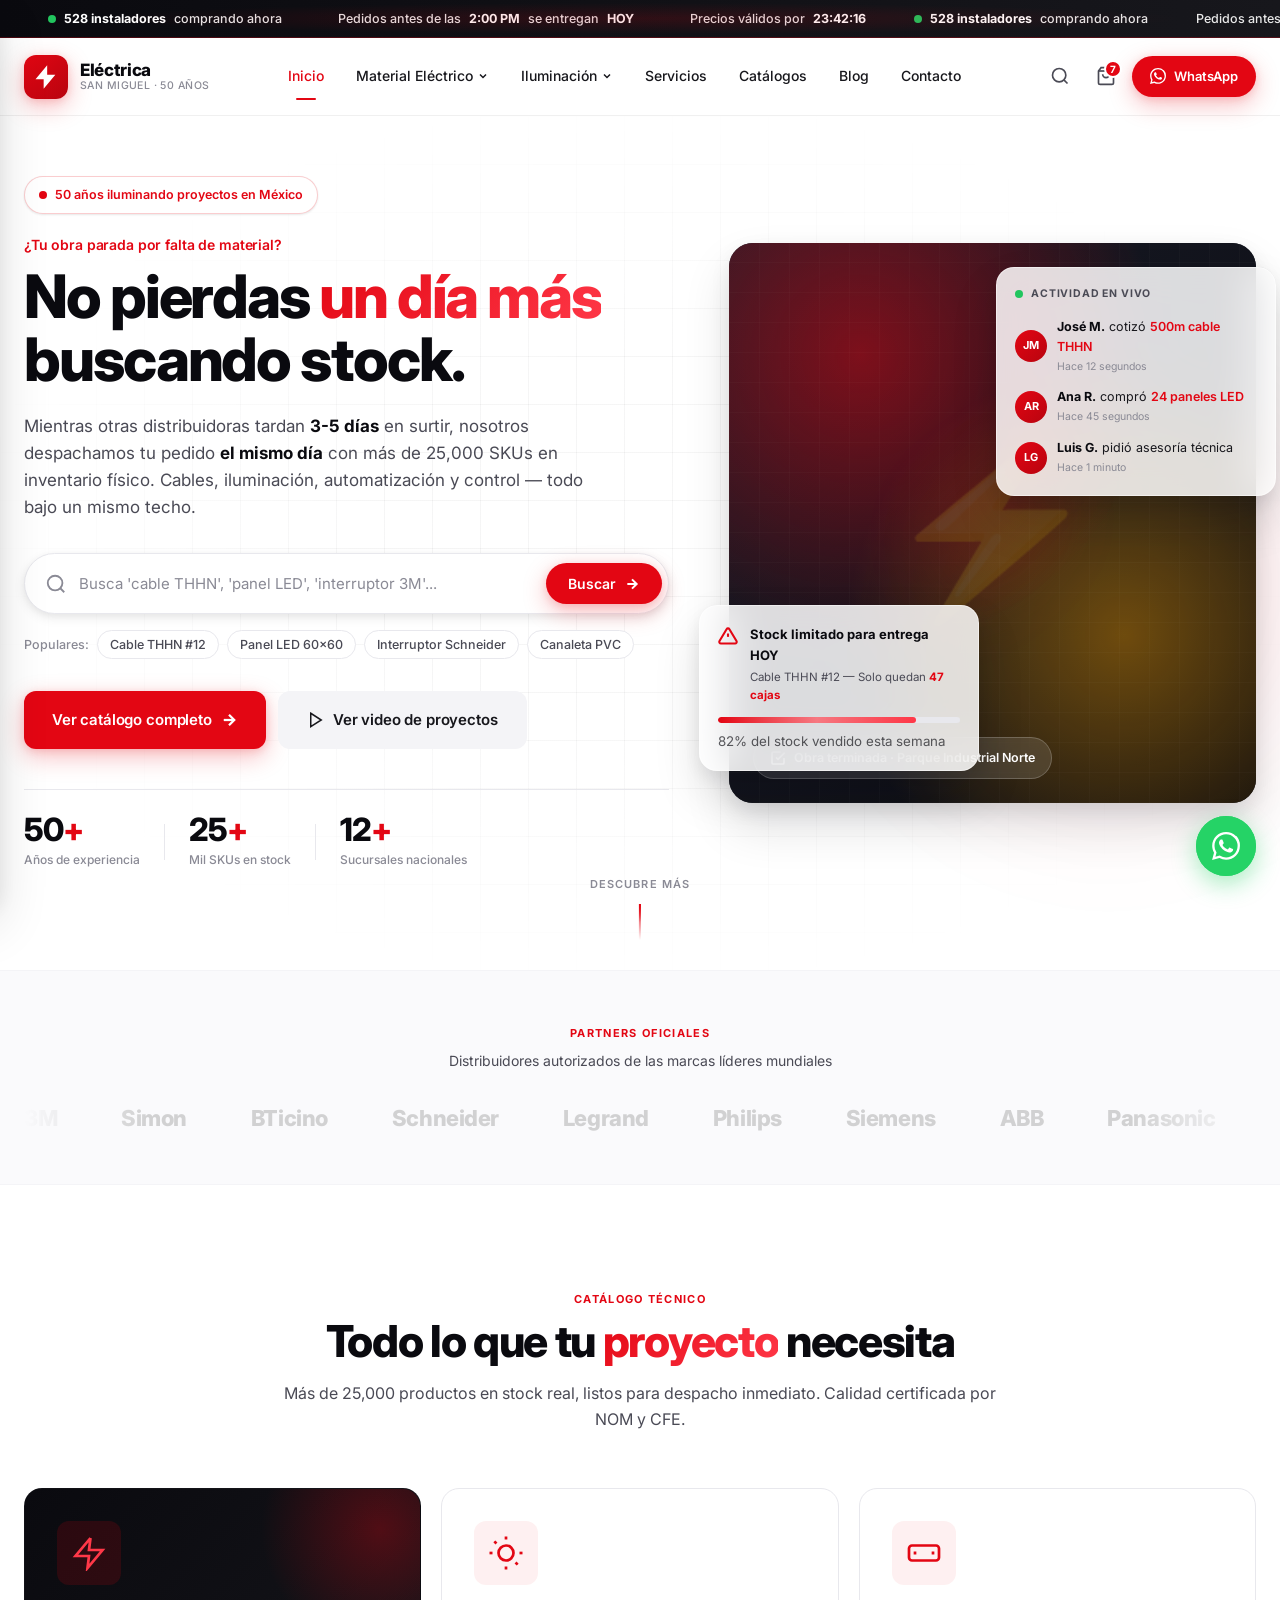
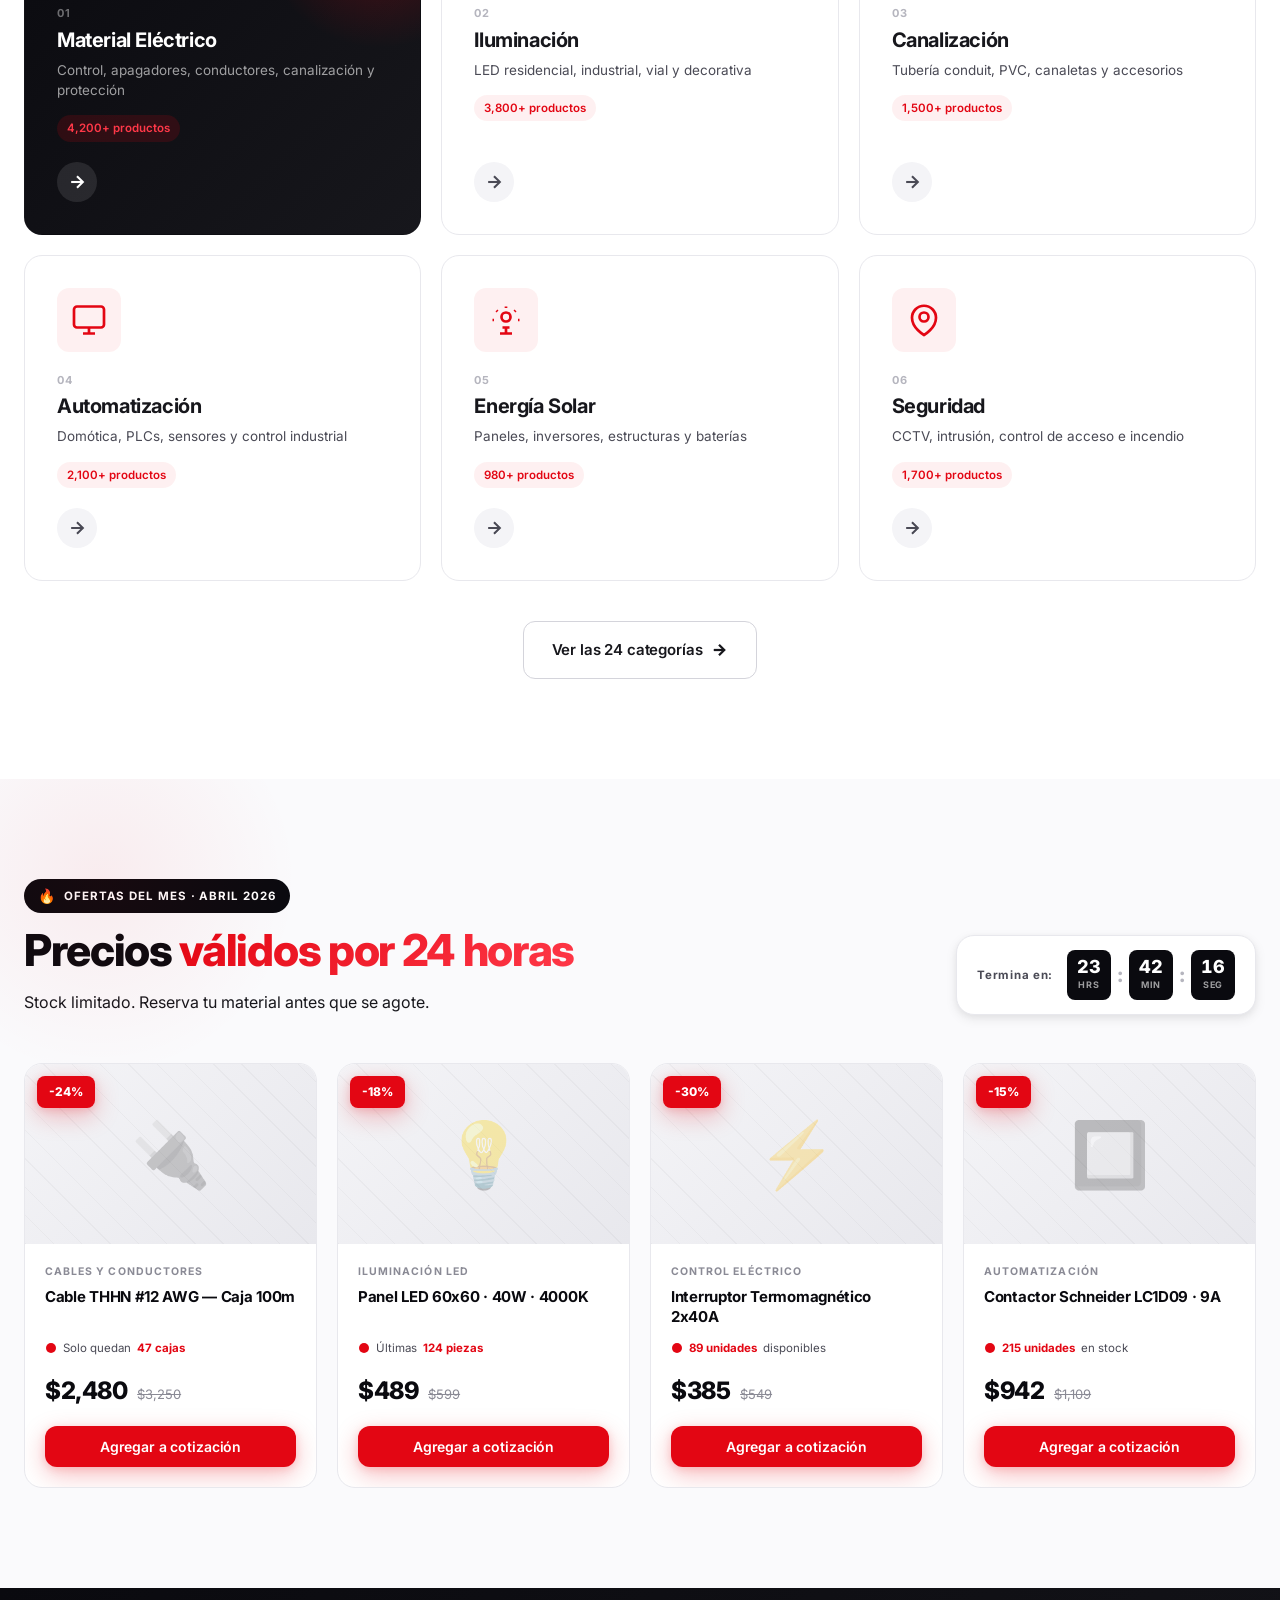
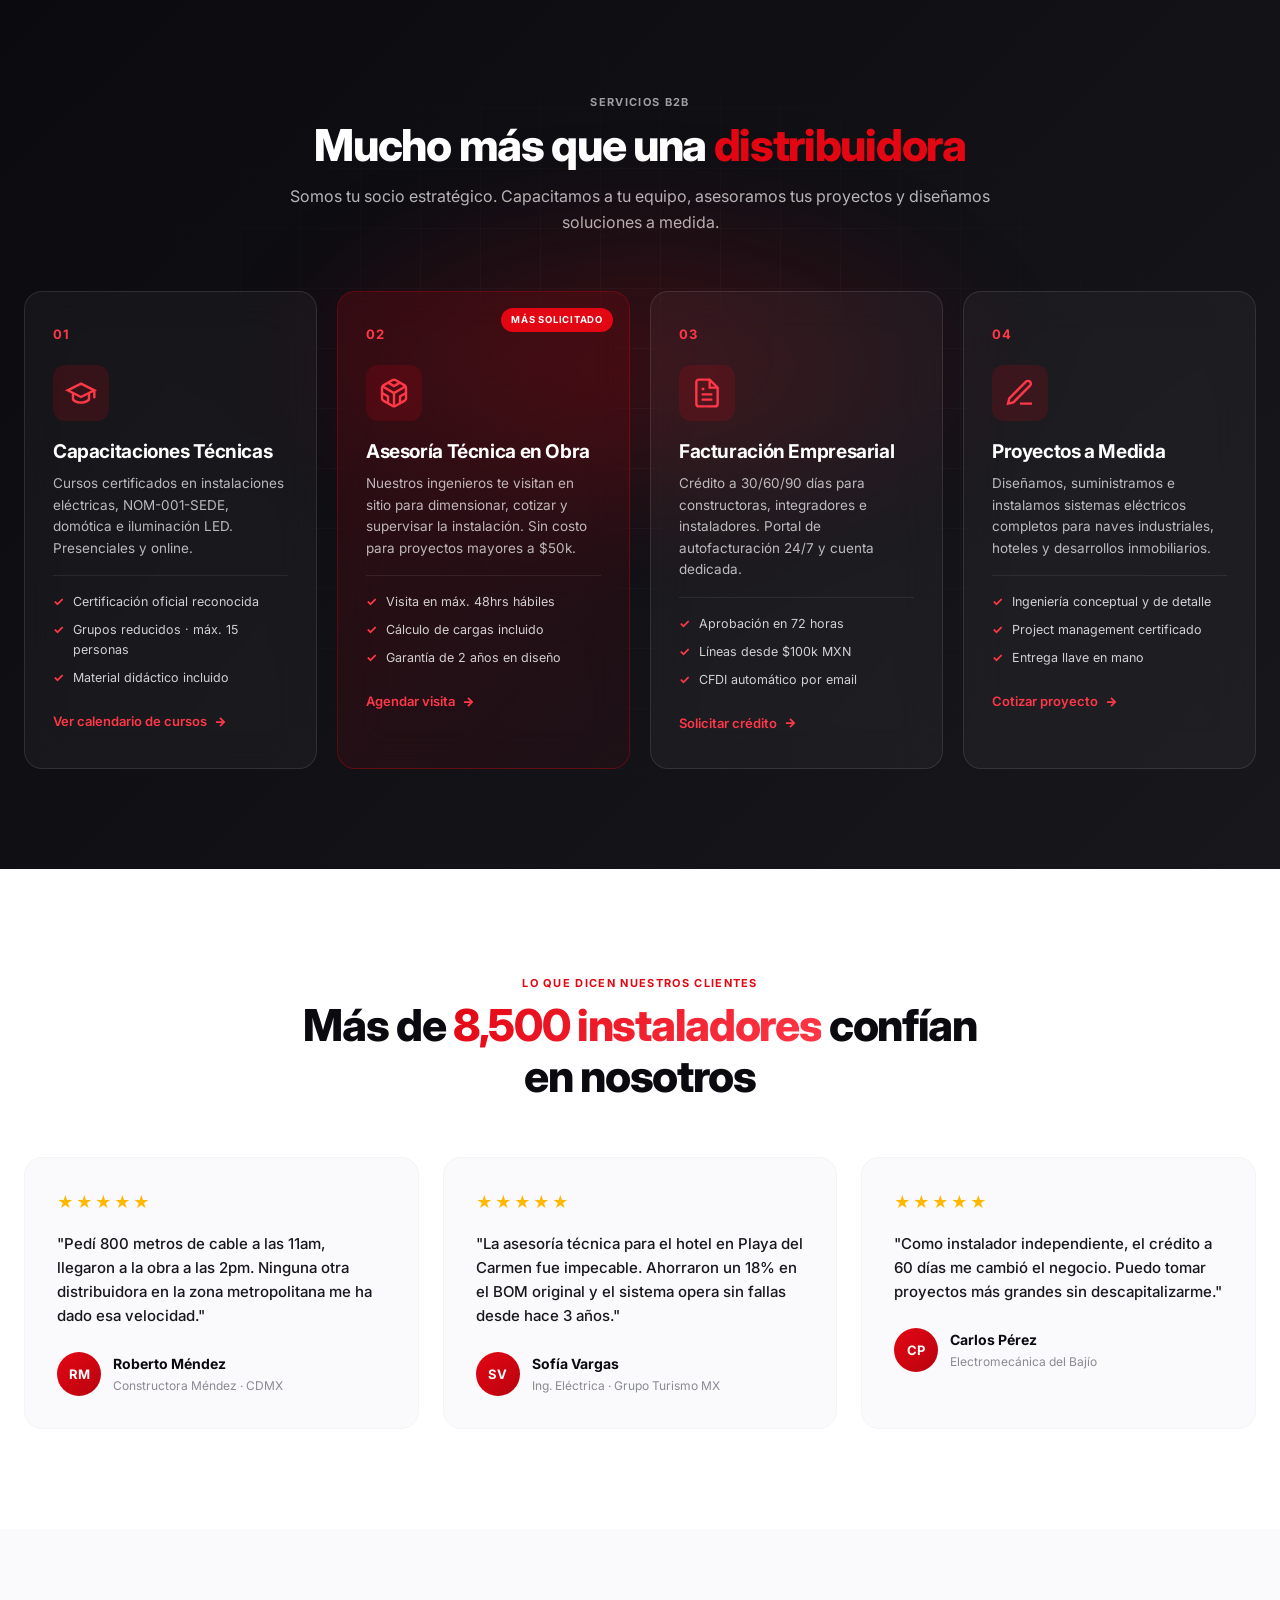
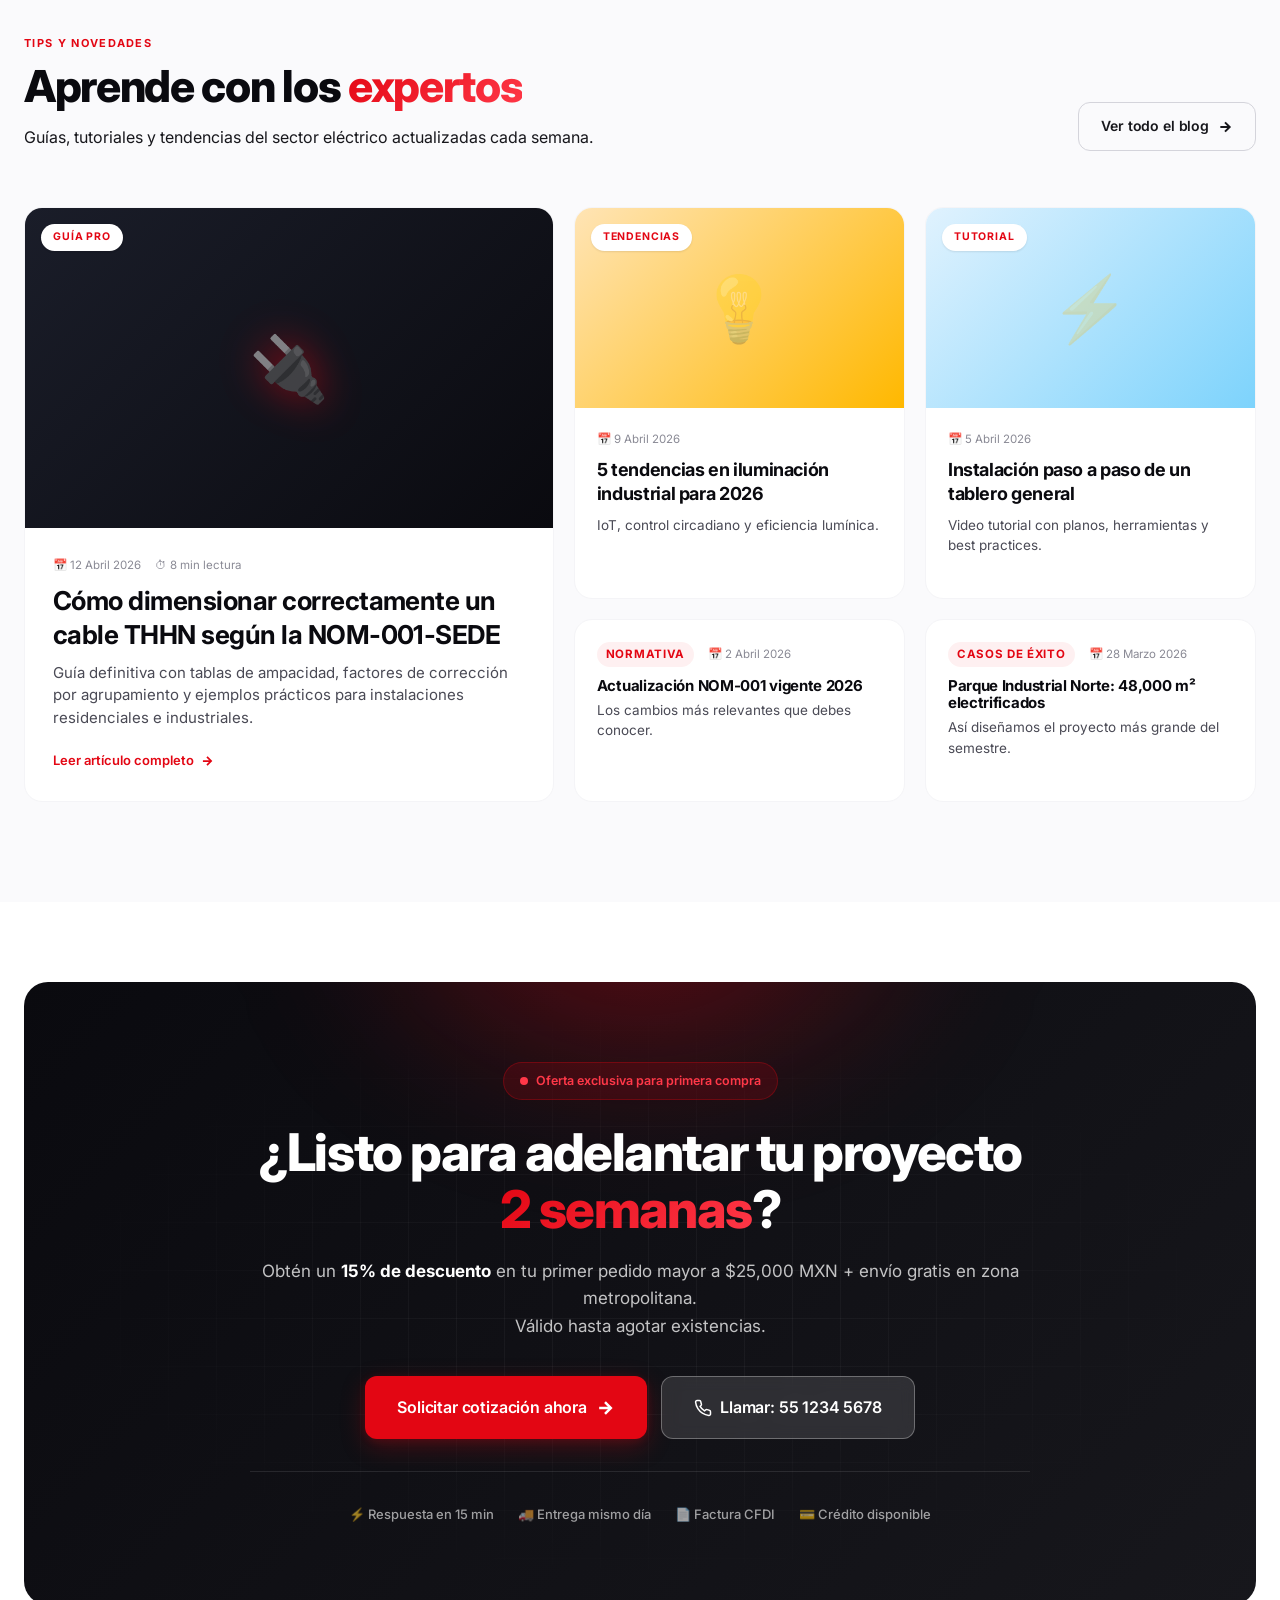
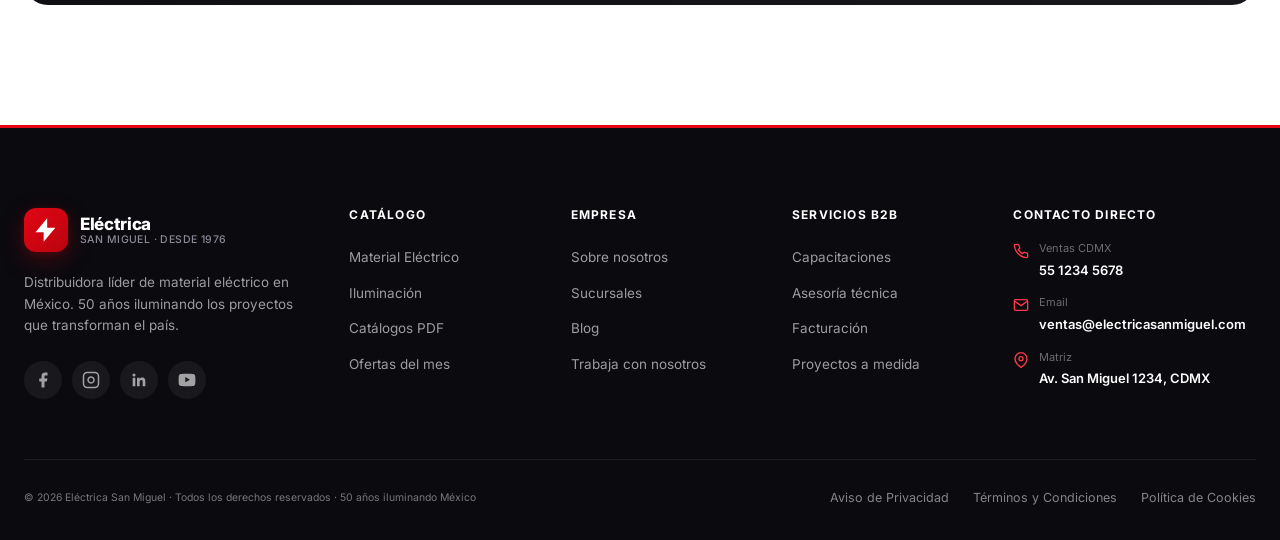
==== commit 853e1e23: "feat: agregar 5 páginas internas con mismo sistema de diseño - material-electrico.html: catálogo con" ====
--- a/index.html
+++ b/index.html
@@ -63,10 +63,10 @@
             <nav class="nav-desktop" aria-label="Navegación principal">
                 <ul class="nav-list">
                     <li class="nav-item">
-                        <a href="#" class="nav-link active">Inicio</a>
+                        <a href="index.html" class="nav-link active">Inicio</a>
                     </li>
                     <li class="nav-item has-mega">
-                        <a href="#" class="nav-link">Material Eléctrico <svg width="12" height="12" viewBox="0 0 24 24" fill="none" stroke="currentColor" stroke-width="3"><polyline points="6 9 12 15 18 9"/></svg></a>
+                        <a href="material-electrico.html" class="nav-link">Material Eléctrico <svg width="12" height="12" viewBox="0 0 24 24" fill="none" stroke="currentColor" stroke-width="3"><polyline points="6 9 12 15 18 9"/></svg></a>
                         <div class="mega-menu">
                             <div class="mega-grid">
                                 <div class="mega-col">
@@ -101,7 +101,7 @@
                         </div>
                     </li>
                     <li class="nav-item has-mega">
-                        <a href="#" class="nav-link">Iluminación <svg width="12" height="12" viewBox="0 0 24 24" fill="none" stroke="currentColor" stroke-width="3"><polyline points="6 9 12 15 18 9"/></svg></a>
+                        <a href="iluminacion.html" class="nav-link">Iluminación <svg width="12" height="12" viewBox="0 0 24 24" fill="none" stroke="currentColor" stroke-width="3"><polyline points="6 9 12 15 18 9"/></svg></a>
                         <div class="mega-menu">
                             <div class="mega-grid">
                                 <div class="mega-col">
@@ -136,16 +136,16 @@
                         </div>
                     </li>
                     <li class="nav-item">
-                        <a href="#" class="nav-link">Servicios</a>
+                        <a href="servicios.html" class="nav-link">Servicios</a>
                     </li>
                     <li class="nav-item">
-                        <a href="#" class="nav-link">Catálogos</a>
+                        <a href="catalogos.html" class="nav-link">Catálogos</a>
                     </li>
                     <li class="nav-item">
-                        <a href="#" class="nav-link">Blog</a>
+                        <a href="blog.html" class="nav-link">Blog</a>
                     </li>
                     <li class="nav-item">
-                        <a href="#" class="nav-link">Contacto</a>
+                        <a href="contacto.html" class="nav-link">Contacto</a>
                     </li>
                 </ul>
             </nav>
@@ -189,46 +189,32 @@
         </div>
 
         <nav class="mobile-nav">
-            <a href="#" class="mobile-link active">
+            <a href="index.html" class="mobile-link active">
                 <svg width="20" height="20" viewBox="0 0 24 24" fill="none" stroke="currentColor" stroke-width="2"><path d="M3 9l9-7 9 7v11a2 2 0 0 1-2 2H5a2 2 0 0 1-2-2z"/></svg>
                 Inicio
             </a>
-            <button class="mobile-link accordion" data-target="acc1">
+            <a href="material-electrico.html" class="mobile-link">
                 <svg width="20" height="20" viewBox="0 0 24 24" fill="none" stroke="currentColor" stroke-width="2"><polyline points="13 2 3 14 12 14 11 22 21 10 12 10 13 2"/></svg>
                 Material Eléctrico
-                <svg class="chev" width="16" height="16" viewBox="0 0 24 24" fill="none" stroke="currentColor" stroke-width="2.5"><polyline points="6 9 12 15 18 9"/></svg>
-            </button>
-            <div class="accordion-content" id="acc1">
-                <a href="#">Control y Protección</a>
-                <a href="#">Apagadores y Tomas</a>
-                <a href="#">Conductores</a>
-                <a href="#">Canalización</a>
-            </div>
-            <button class="mobile-link accordion" data-target="acc2">
-                <svg width="20" height="20" viewBox="0 0 24 24" fill="none" stroke="currentColor" stroke-width="2"><circle cx="12" cy="12" r="5"/><line x1="12" y1="1" x2="12" y2="3"/><line x1="12" y1="21" x2="12" y2="23"/><line x1="4.22" y1="4.22" x2="5.64" y2="5.64"/><line x1="18.36" y1="18.36" x2="19.78" y2="19.78"/><line x1="1" y1="12" x2="3" y2="12"/><line x1="21" y1="12" x2="23" y2="12"/><line x1="4.22" y1="19.78" x2="5.64" y2="18.36"/><line x1="18.36" y1="5.64" x2="19.78" y2="4.22"/></svg>
+            </a>
+            <a href="iluminacion.html" class="mobile-link">
+                <svg width="20" height="20" viewBox="0 0 24 24" fill="none" stroke="currentColor" stroke-width="2"><circle cx="12" cy="12" r="5"/><line x1="12" y1="1" x2="12" y2="3"/><line x1="12" y1="21" x2="12" y2="23"/><line x1="4.22" y1="4.22" x2="5.64" y2="5.64"/><line x1="18.36" y1="18.36" x2="19.78" y2="19.78"/></svg>
                 Iluminación
-                <svg class="chev" width="16" height="16" viewBox="0 0 24 24" fill="none" stroke="currentColor" stroke-width="2.5"><polyline points="6 9 12 15 18 9"/></svg>
-            </button>
-            <div class="accordion-content" id="acc2">
-                <a href="#">Residencial</a>
-                <a href="#">Industrial</a>
-                <a href="#">Vial</a>
-                <a href="#">Decorativa</a>
-            </div>
-            <a href="#" class="mobile-link">
+            </a>
+            <a href="servicios.html" class="mobile-link">
                 <svg width="20" height="20" viewBox="0 0 24 24" fill="none" stroke="currentColor" stroke-width="2"><path d="M20 21v-2a4 4 0 0 0-4-4H8a4 4 0 0 0-4 4v2"/><circle cx="12" cy="7" r="4"/></svg>
                 Servicios
             </a>
-            <a href="#" class="mobile-link">
+            <a href="catalogos.html" class="mobile-link">
                 <svg width="20" height="20" viewBox="0 0 24 24" fill="none" stroke="currentColor" stroke-width="2"><path d="M4 19.5A2.5 2.5 0 0 1 6.5 17H20"/><path d="M6.5 2H20v20H6.5A2.5 2.5 0 0 1 4 19.5v-15A2.5 2.5 0 0 1 6.5 2z"/></svg>
                 Catálogos PDF
             </a>
-            <a href="#" class="mobile-link">
+            <a href="blog.html" class="mobile-link">
                 <svg width="20" height="20" viewBox="0 0 24 24" fill="none" stroke="currentColor" stroke-width="2"><path d="M12 20h9"/><path d="M16.5 3.5a2.121 2.121 0 0 1 3 3L7 19l-4 1 1-4L16.5 3.5z"/></svg>
                 Blog y Tips
             </a>
-            <a href="#" class="mobile-link">
-                <svg width="20" height="20" viewBox="0 0 24 24" fill="none" stroke="currentColor" stroke-width="2"><path d="M22 16.92v3a2 2 0 0 1-2.18 2 19.79 19.79 0 0 1-8.63-3.07 19.5 19.5 0 0 1-6-6 19.79 19.79 0 0 1-3.07-8.67A2 2 0 0 1 4.11 2h3a2 2 0 0 1 2 1.72 12.84 12.84 0 0 0 .7 2.81 2 2 0 0 1-.45 2.11L8.09 9.91a16 16 0 0 0 6 6l1.27-1.27a2 2 0 0 1 2.11-.45 12.84 12.84 0 0 0 2.81.7A2 2 0 0 1 22 16.92z"/></svg>
+            <a href="contacto.html" class="mobile-link">
+                <svg width="20" height="20" viewBox="0 0 24 24" fill="none" stroke="currentColor" stroke-width="2"><path d="M22 16.92v3a2 2 0 0 1-2.18 2 19.79 19.79 0 0 1-8.63-3.07 19.5 19.5 0 0 1-6-6"/></svg>
                 Contacto
             </a>
         </nav>
@@ -902,30 +888,27 @@
                 </div>
 
                 <div class="footer-col">
-                    <h5>Material Eléctrico</h5>
-                    <a href="#">Control y Protección</a>
-                    <a href="#">Apagadores</a>
-                    <a href="#">Conductores</a>
-                    <a href="#">Canalización</a>
-                    <a href="#">Automatización</a>
+                    <h5>Catálogo</h5>
+                    <a href="material-electrico.html">Material Eléctrico</a>
+                    <a href="iluminacion.html">Iluminación</a>
+                    <a href="catalogos.html">Catálogos PDF</a>
+                    <a href="#">Ofertas del mes</a>
                 </div>
 
                 <div class="footer-col">
                     <h5>Empresa</h5>
                     <a href="#">Sobre nosotros</a>
-                    <a href="#">Sucursales</a>
+                    <a href="contacto.html">Sucursales</a>
+                    <a href="blog.html">Blog</a>
                     <a href="#">Trabaja con nosotros</a>
-                    <a href="#">Sustentabilidad</a>
-                    <a href="#">Prensa</a>
                 </div>
 
                 <div class="footer-col">
-                    <h5>Clientes B2B</h5>
-                    <a href="#">Crédito empresarial</a>
-                    <a href="#">Facturación</a>
-                    <a href="#">Programa de lealtad</a>
-                    <a href="#">Capacitaciones</a>
-                    <a href="#">Proyectos a medida</a>
+                    <h5>Servicios B2B</h5>
+                    <a href="servicios.html">Capacitaciones</a>
+                    <a href="servicios.html">Asesoría técnica</a>
+                    <a href="servicios.html">Facturación</a>
+                    <a href="servicios.html">Proyectos a medida</a>
                 </div>
 
                 <div class="footer-col footer-contact">
--- a/styles.css
+++ b/styles.css
@@ -1959,3 +1959,892 @@
    ========================================================= */
 .fade-in { opacity: 0; transform: translateY(30px); transition: opacity 0.8s ease, transform 0.8s ease; }
 .fade-in.visible { opacity: 1; transform: translateY(0); }
+
+/* =========================================================
+   PÁGINAS INTERNAS · PAGE HERO
+   ========================================================= */
+.page-hero {
+    position: relative;
+    padding: 70px 0 80px;
+    background: linear-gradient(135deg, var(--black) 0%, var(--gray-900) 100%);
+    color: var(--white);
+    overflow: hidden;
+}
+.page-hero::before {
+    content: '';
+    position: absolute;
+    inset: 0;
+    background-image:
+        linear-gradient(rgba(255,255,255,0.04) 1px, transparent 1px),
+        linear-gradient(90deg, rgba(255,255,255,0.04) 1px, transparent 1px);
+    background-size: 48px 48px;
+    mask-image: radial-gradient(ellipse at center, black 20%, transparent 70%);
+    -webkit-mask-image: radial-gradient(ellipse at center, black 20%, transparent 70%);
+}
+.page-hero::after {
+    content: '';
+    position: absolute;
+    top: -100px;
+    right: -10%;
+    width: 700px;
+    height: 500px;
+    background: radial-gradient(ellipse, rgba(227,6,19,0.35) 0%, transparent 60%);
+    filter: blur(50px);
+    pointer-events: none;
+}
+.page-hero-container {
+    position: relative;
+    z-index: 1;
+    max-width: var(--container-max);
+    margin: 0 auto;
+    padding: 0 24px;
+}
+.breadcrumb {
+    display: flex;
+    align-items: center;
+    gap: 8px;
+    font-size: 12.5px;
+    color: rgba(255,255,255,0.5);
+    margin-bottom: 20px;
+    flex-wrap: wrap;
+}
+.breadcrumb a { color: rgba(255,255,255,0.7); transition: var(--transition-fast); }
+.breadcrumb a:hover { color: var(--red-light); }
+.breadcrumb span.sep { opacity: 0.4; }
+.breadcrumb span.current { color: var(--white); font-weight: 600; }
+
+.page-hero-eyebrow {
+    display: inline-flex;
+    align-items: center;
+    gap: 8px;
+    padding: 6px 14px;
+    background: rgba(227,6,19,0.15);
+    border: 1px solid rgba(227,6,19,0.3);
+    color: var(--red-light);
+    font-size: 11.5px;
+    font-weight: 700;
+    letter-spacing: 0.08em;
+    text-transform: uppercase;
+    border-radius: var(--radius-full);
+    margin-bottom: 20px;
+}
+.page-hero-title {
+    font-size: clamp(36px, 5.5vw, 64px);
+    font-weight: 800;
+    letter-spacing: -0.035em;
+    line-height: 1.05;
+    color: var(--white);
+    margin-bottom: 20px;
+    max-width: 900px;
+}
+.page-hero-description {
+    font-size: clamp(16px, 1.8vw, 19px);
+    color: rgba(255,255,255,0.75);
+    line-height: 1.6;
+    max-width: 720px;
+    margin-bottom: 28px;
+}
+.page-hero-description strong { color: var(--white); font-weight: 700; }
+.page-hero-stats {
+    display: flex;
+    gap: 32px;
+    flex-wrap: wrap;
+    padding-top: 28px;
+    border-top: 1px solid rgba(255,255,255,0.1);
+}
+.page-stat strong {
+    display: block;
+    font-size: 28px;
+    font-weight: 800;
+    color: var(--white);
+    line-height: 1;
+    margin-bottom: 4px;
+    letter-spacing: -0.02em;
+}
+.page-stat strong em { color: var(--red-light); font-style: normal; }
+.page-stat small {
+    font-size: 12px;
+    color: rgba(255,255,255,0.6);
+    font-weight: 500;
+    letter-spacing: 0.02em;
+}
+
+/* =========================================================
+   FILTROS / TABS
+   ========================================================= */
+.filters-bar {
+    display: flex;
+    gap: 10px;
+    flex-wrap: wrap;
+    margin-bottom: 40px;
+    padding: 16px;
+    background: var(--white);
+    border: 1px solid var(--gray-200);
+    border-radius: var(--radius-lg);
+    box-shadow: var(--shadow-sm);
+    overflow-x: auto;
+    scrollbar-width: none;
+}
+.filters-bar::-webkit-scrollbar { display: none; }
+.filter-chip {
+    padding: 10px 18px;
+    background: var(--white);
+    border: 1.5px solid var(--gray-200);
+    border-radius: var(--radius-full);
+    font-size: 13px;
+    font-weight: 600;
+    color: var(--gray-700);
+    white-space: nowrap;
+    transition: var(--transition-fast);
+    cursor: pointer;
+}
+.filter-chip:hover { border-color: var(--red-200); color: var(--red); }
+.filter-chip.active {
+    background: var(--red);
+    color: var(--white);
+    border-color: var(--red);
+    box-shadow: var(--shadow-red);
+}
+
+/* =========================================================
+   BRAND GRID (material eléctrico)
+   ========================================================= */
+.brands-category-grid {
+    display: grid;
+    grid-template-columns: repeat(3, 1fr);
+    gap: 20px;
+}
+.brand-category-card {
+    background: var(--white);
+    border: 1px solid var(--gray-200);
+    border-radius: var(--radius-lg);
+    padding: 28px;
+    transition: var(--transition);
+    position: relative;
+    overflow: hidden;
+}
+.brand-category-card::before {
+    content: '';
+    position: absolute;
+    top: 0;
+    left: 0;
+    width: 4px;
+    height: 100%;
+    background: var(--red);
+    transform: scaleY(0);
+    transform-origin: top;
+    transition: transform 0.4s ease;
+}
+.brand-category-card:hover {
+    box-shadow: var(--shadow-lg);
+    transform: translateY(-4px);
+    border-color: var(--red-200);
+}
+.brand-category-card:hover::before { transform: scaleY(1); }
+.bcc-header {
+    display: flex;
+    align-items: center;
+    gap: 14px;
+    margin-bottom: 18px;
+    padding-bottom: 18px;
+    border-bottom: 1px solid var(--gray-100);
+}
+.bcc-icon {
+    width: 48px;
+    height: 48px;
+    background: var(--red-50);
+    color: var(--red);
+    border-radius: var(--radius-md);
+    display: flex;
+    align-items: center;
+    justify-content: center;
+    flex-shrink: 0;
+}
+.bcc-title {
+    font-size: 11px;
+    font-weight: 700;
+    color: var(--gray-500);
+    text-transform: uppercase;
+    letter-spacing: 0.1em;
+    margin-bottom: 4px;
+}
+.bcc-name {
+    font-size: 17px;
+    font-weight: 800;
+    color: var(--black);
+    letter-spacing: -0.02em;
+}
+.bcc-brands {
+    display: flex;
+    flex-wrap: wrap;
+    gap: 8px;
+    margin-bottom: 18px;
+}
+.bcc-brand {
+    padding: 6px 12px;
+    background: var(--gray-50);
+    border: 1px solid var(--gray-200);
+    border-radius: var(--radius-full);
+    font-size: 12px;
+    font-weight: 600;
+    color: var(--gray-700);
+    transition: var(--transition-fast);
+}
+.bcc-brand:hover { background: var(--red); color: var(--white); border-color: var(--red); }
+.bcc-link {
+    display: inline-flex;
+    align-items: center;
+    gap: 6px;
+    font-size: 13px;
+    font-weight: 600;
+    color: var(--red);
+    transition: var(--transition-fast);
+}
+.bcc-link:hover { gap: 10px; }
+
+/* =========================================================
+   GALERÍA (iluminación)
+   ========================================================= */
+.gallery-section { padding: 80px 0; background: var(--white); }
+.gallery-grid {
+    display: grid;
+    grid-template-columns: repeat(4, 1fr);
+    gap: 14px;
+}
+.gallery-item {
+    aspect-ratio: 1;
+    border-radius: var(--radius-md);
+    overflow: hidden;
+    position: relative;
+    cursor: pointer;
+    transition: var(--transition);
+    display: flex;
+    align-items: center;
+    justify-content: center;
+    font-size: 72px;
+}
+.gallery-item.tall { grid-row: span 2; aspect-ratio: 1/2; }
+.gallery-item.wide { grid-column: span 2; aspect-ratio: 2/1; }
+.gallery-item::before {
+    content: '';
+    position: absolute;
+    inset: 0;
+    background: linear-gradient(180deg, transparent 40%, rgba(10,10,15,0.7) 100%);
+    z-index: 1;
+    opacity: 0;
+    transition: var(--transition);
+}
+.gallery-item:hover::before { opacity: 1; }
+.gallery-item:hover { transform: scale(1.02); box-shadow: var(--shadow-lg); }
+.gallery-caption {
+    position: absolute;
+    bottom: 14px;
+    left: 14px;
+    right: 14px;
+    color: var(--white);
+    font-size: 13px;
+    font-weight: 600;
+    z-index: 2;
+    opacity: 0;
+    transform: translateY(10px);
+    transition: var(--transition);
+}
+.gallery-item:hover .gallery-caption { opacity: 1; transform: translateY(0); }
+.gi-1 { background: linear-gradient(135deg, #fbbf24, #f59e0b); }
+.gi-2 { background: linear-gradient(135deg, #1e293b, #0f172a); }
+.gi-3 { background: linear-gradient(135deg, #fef3c7, #fde68a); }
+.gi-4 { background: linear-gradient(135deg, #dc2626, #991b1b); }
+.gi-5 { background: linear-gradient(135deg, #3b82f6, #1e40af); }
+.gi-6 { background: linear-gradient(135deg, #10b981, #047857); }
+.gi-7 { background: linear-gradient(135deg, #8b5cf6, #6d28d9); }
+.gi-8 { background: linear-gradient(135deg, #ec4899, #be185d); }
+
+/* =========================================================
+   CATÁLOGOS PDF
+   ========================================================= */
+.catalog-grid {
+    display: grid;
+    grid-template-columns: repeat(3, 1fr);
+    gap: 22px;
+}
+.catalog-card {
+    position: relative;
+    background: var(--white);
+    border: 1px solid var(--gray-200);
+    border-radius: var(--radius-lg);
+    overflow: hidden;
+    transition: var(--transition);
+    display: flex;
+    flex-direction: column;
+}
+.catalog-card:hover {
+    transform: translateY(-6px);
+    box-shadow: var(--shadow-lg);
+    border-color: var(--red-200);
+}
+.catalog-thumb {
+    height: 260px;
+    background: linear-gradient(135deg, var(--black) 0%, var(--gray-900) 100%);
+    position: relative;
+    overflow: hidden;
+    display: flex;
+    align-items: center;
+    justify-content: center;
+}
+.catalog-thumb::before {
+    content: '';
+    position: absolute;
+    top: -50%;
+    left: -50%;
+    width: 200%;
+    height: 200%;
+    background: radial-gradient(circle, rgba(227,6,19,0.3) 0%, transparent 60%);
+}
+.catalog-thumb::after {
+    content: '';
+    position: absolute;
+    inset: 0;
+    background-image:
+        repeating-linear-gradient(45deg, rgba(255,255,255,0.03) 0px, rgba(255,255,255,0.03) 1px, transparent 1px, transparent 20px);
+}
+.catalog-cover {
+    position: relative;
+    z-index: 1;
+    width: 180px;
+    height: 230px;
+    background: var(--white);
+    border-radius: 4px;
+    box-shadow: 0 20px 50px rgba(0,0,0,0.4), 0 8px 20px rgba(0,0,0,0.2);
+    transform: rotate(-4deg);
+    transition: var(--transition);
+    display: flex;
+    flex-direction: column;
+    padding: 20px 16px;
+    overflow: hidden;
+}
+.catalog-card:hover .catalog-cover { transform: rotate(-2deg) translateY(-6px); }
+.catalog-cover::before {
+    content: '';
+    position: absolute;
+    top: 0;
+    left: 0;
+    right: 0;
+    height: 6px;
+    background: linear-gradient(90deg, var(--red) 0%, var(--red-light) 100%);
+}
+.catalog-cover-label {
+    font-size: 8.5px;
+    font-weight: 700;
+    color: var(--red);
+    letter-spacing: 0.12em;
+    text-transform: uppercase;
+    margin-bottom: 12px;
+    margin-top: 6px;
+}
+.catalog-cover-title {
+    font-size: 14px;
+    font-weight: 800;
+    color: var(--black);
+    line-height: 1.15;
+    letter-spacing: -0.02em;
+    margin-bottom: auto;
+    word-break: break-word;
+}
+.catalog-cover-foot {
+    font-size: 8px;
+    font-weight: 600;
+    color: var(--gray-500);
+    letter-spacing: 0.08em;
+    text-transform: uppercase;
+}
+.catalog-body { padding: 20px; flex: 1; display: flex; flex-direction: column; }
+.catalog-tag {
+    display: inline-block;
+    font-size: 10.5px;
+    font-weight: 700;
+    color: var(--red);
+    background: var(--red-50);
+    padding: 4px 10px;
+    border-radius: var(--radius-full);
+    letter-spacing: 0.08em;
+    margin-bottom: 10px;
+    align-self: flex-start;
+}
+.catalog-body h3 {
+    font-size: 16px;
+    font-weight: 700;
+    color: var(--black);
+    margin-bottom: 8px;
+    line-height: 1.3;
+}
+.catalog-body p {
+    font-size: 13px;
+    color: var(--gray-700);
+    line-height: 1.5;
+    margin-bottom: 16px;
+    flex: 1;
+}
+.catalog-meta {
+    display: flex;
+    gap: 16px;
+    font-size: 11.5px;
+    color: var(--gray-500);
+    margin-bottom: 16px;
+    padding-top: 12px;
+    border-top: 1px solid var(--gray-100);
+}
+.catalog-actions { display: flex; gap: 8px; }
+.catalog-actions .btn { flex: 1; font-size: 12.5px; padding: 10px 14px; }
+
+/* =========================================================
+   CONTACTO
+   ========================================================= */
+.contact-section { padding: 80px 0; background: var(--white); }
+.contact-layout {
+    display: grid;
+    grid-template-columns: 1.1fr 0.9fr;
+    gap: 48px;
+    align-items: start;
+}
+.contact-form-card {
+    background: var(--white);
+    border: 1px solid var(--gray-200);
+    border-radius: var(--radius-xl);
+    padding: 40px;
+    box-shadow: var(--shadow-md);
+}
+.contact-form-card h2 {
+    font-size: 28px;
+    font-weight: 800;
+    margin-bottom: 8px;
+    letter-spacing: -0.02em;
+}
+.contact-form-card > p {
+    font-size: 14.5px;
+    color: var(--gray-700);
+    margin-bottom: 28px;
+}
+.form-row { display: grid; grid-template-columns: 1fr 1fr; gap: 14px; margin-bottom: 14px; }
+.form-group { margin-bottom: 14px; }
+.form-group label {
+    display: block;
+    font-size: 12px;
+    font-weight: 700;
+    color: var(--gray-700);
+    letter-spacing: 0.04em;
+    text-transform: uppercase;
+    margin-bottom: 6px;
+}
+.form-input,
+.form-select,
+.form-textarea {
+    width: 100%;
+    padding: 12px 14px;
+    border: 1.5px solid var(--gray-200);
+    border-radius: var(--radius-md);
+    font-size: 14px;
+    color: var(--gray-900);
+    background: var(--white);
+    transition: var(--transition-fast);
+    font-family: inherit;
+}
+.form-input:focus,
+.form-select:focus,
+.form-textarea:focus {
+    outline: none;
+    border-color: var(--red);
+    box-shadow: 0 0 0 3px var(--red-100);
+}
+.form-textarea { resize: vertical; min-height: 110px; }
+.form-check {
+    display: flex;
+    gap: 10px;
+    font-size: 12.5px;
+    color: var(--gray-700);
+    margin-bottom: 20px;
+    align-items: flex-start;
+}
+.form-check input { margin-top: 3px; accent-color: var(--red); }
+.form-check a { color: var(--red); font-weight: 600; }
+
+.contact-info-list { display: flex; flex-direction: column; gap: 16px; }
+.contact-branch-card {
+    background: var(--white);
+    border: 1px solid var(--gray-200);
+    border-radius: var(--radius-lg);
+    padding: 24px;
+    transition: var(--transition);
+    position: relative;
+    overflow: hidden;
+}
+.contact-branch-card::before {
+    content: '';
+    position: absolute;
+    top: 0;
+    left: 0;
+    right: 0;
+    height: 3px;
+    background: linear-gradient(90deg, var(--red), var(--red-light));
+}
+.contact-branch-card:hover { box-shadow: var(--shadow-lg); transform: translateY(-3px); }
+.cbc-header {
+    display: flex;
+    justify-content: space-between;
+    align-items: flex-start;
+    margin-bottom: 14px;
+}
+.cbc-name {
+    font-size: 18px;
+    font-weight: 800;
+    color: var(--black);
+    letter-spacing: -0.02em;
+    margin-bottom: 4px;
+}
+.cbc-role {
+    font-size: 11px;
+    font-weight: 700;
+    color: var(--red);
+    letter-spacing: 0.1em;
+    text-transform: uppercase;
+}
+.cbc-status {
+    font-size: 11px;
+    font-weight: 600;
+    color: #16A34A;
+    display: flex;
+    align-items: center;
+    gap: 6px;
+    padding: 4px 10px;
+    background: rgba(22,163,74,0.1);
+    border-radius: var(--radius-full);
+}
+.cbc-status::before {
+    content: '';
+    width: 6px;
+    height: 6px;
+    background: #16A34A;
+    border-radius: 50%;
+    animation: pulseGreen 2s infinite;
+}
+.cbc-contact-list { display: flex; flex-direction: column; gap: 10px; }
+.cbc-contact {
+    display: flex;
+    gap: 12px;
+    align-items: center;
+    padding: 10px 12px;
+    background: var(--gray-50);
+    border-radius: var(--radius-sm);
+    font-size: 13px;
+    color: var(--gray-900);
+    transition: var(--transition-fast);
+}
+.cbc-contact:hover { background: var(--red-50); color: var(--red); }
+.cbc-contact svg { color: var(--red); flex-shrink: 0; }
+.cbc-contact strong { font-weight: 700; }
+
+.map-card {
+    background: var(--white);
+    border: 1px solid var(--gray-200);
+    border-radius: var(--radius-lg);
+    overflow: hidden;
+    box-shadow: var(--shadow-sm);
+}
+.map-iframe-wrapper {
+    position: relative;
+    height: 280px;
+    background: linear-gradient(135deg, #e0f2fe 0%, #bae6fd 100%);
+    display: flex;
+    align-items: center;
+    justify-content: center;
+    color: var(--gray-700);
+}
+.map-iframe-wrapper iframe { width: 100%; height: 100%; border: 0; }
+.map-iframe-placeholder {
+    display: flex;
+    flex-direction: column;
+    align-items: center;
+    gap: 12px;
+    font-size: 14px;
+    font-weight: 600;
+}
+
+/* =========================================================
+   CURSOS (capacitaciones)
+   ========================================================= */
+.courses-grid {
+    display: grid;
+    grid-template-columns: repeat(3, 1fr);
+    gap: 22px;
+}
+.course-card {
+    background: var(--white);
+    border: 1px solid var(--gray-200);
+    border-radius: var(--radius-lg);
+    overflow: hidden;
+    transition: var(--transition);
+    display: flex;
+    flex-direction: column;
+    position: relative;
+}
+.course-card:hover {
+    transform: translateY(-6px);
+    box-shadow: var(--shadow-lg);
+    border-color: var(--red-200);
+}
+.course-card.urgent::before {
+    content: 'CUPO LIMITADO';
+    position: absolute;
+    top: 14px;
+    right: 14px;
+    padding: 4px 10px;
+    background: var(--red);
+    color: var(--white);
+    font-size: 9.5px;
+    font-weight: 800;
+    letter-spacing: 0.1em;
+    border-radius: var(--radius-full);
+    z-index: 2;
+    box-shadow: var(--shadow-red);
+}
+.course-thumb {
+    height: 180px;
+    position: relative;
+    overflow: hidden;
+    display: flex;
+    align-items: center;
+    justify-content: center;
+    font-size: 56px;
+    color: var(--white);
+}
+.course-thumb-1 { background: linear-gradient(135deg, #dc2626, #991b1b); }
+.course-thumb-2 { background: linear-gradient(135deg, #1e293b, #0f172a); }
+.course-thumb-3 { background: linear-gradient(135deg, #f59e0b, #d97706); }
+.course-thumb-4 { background: linear-gradient(135deg, #3b82f6, #1d4ed8); }
+.course-thumb-5 { background: linear-gradient(135deg, #10b981, #047857); }
+.course-thumb-6 { background: linear-gradient(135deg, #8b5cf6, #6d28d9); }
+.course-date-ribbon {
+    position: absolute;
+    bottom: 14px;
+    left: 14px;
+    padding: 8px 14px;
+    background: rgba(255,255,255,0.95);
+    backdrop-filter: blur(10px);
+    color: var(--black);
+    font-size: 11.5px;
+    font-weight: 700;
+    border-radius: var(--radius-sm);
+    letter-spacing: 0.04em;
+}
+.course-date-ribbon strong { color: var(--red); }
+.course-body { padding: 22px; flex: 1; display: flex; flex-direction: column; }
+.course-tag {
+    display: inline-block;
+    font-size: 10.5px;
+    font-weight: 700;
+    color: var(--red);
+    letter-spacing: 0.08em;
+    margin-bottom: 8px;
+    text-transform: uppercase;
+    align-self: flex-start;
+}
+.course-body h3 {
+    font-size: 17px;
+    font-weight: 700;
+    color: var(--black);
+    margin-bottom: 10px;
+    line-height: 1.3;
+}
+.course-body p {
+    font-size: 13.5px;
+    color: var(--gray-700);
+    line-height: 1.55;
+    margin-bottom: 16px;
+    flex: 1;
+}
+.course-meta {
+    display: flex;
+    gap: 12px;
+    font-size: 11.5px;
+    color: var(--gray-500);
+    margin-bottom: 16px;
+    padding-top: 14px;
+    border-top: 1px solid var(--gray-100);
+    flex-wrap: wrap;
+}
+.course-meta span { display: flex; align-items: center; gap: 4px; }
+.course-price {
+    display: flex;
+    align-items: center;
+    justify-content: space-between;
+    gap: 10px;
+}
+.course-price-val { font-size: 20px; font-weight: 800; color: var(--black); letter-spacing: -0.02em; }
+.course-price-val.free { color: #16A34A; }
+
+/* =========================================================
+   BLOG LIST
+   ========================================================= */
+.blog-list-section { padding: 80px 0; background: var(--white); }
+.blog-layout {
+    display: grid;
+    grid-template-columns: 1fr 320px;
+    gap: 48px;
+    align-items: start;
+}
+.blog-list { display: flex; flex-direction: column; gap: 24px; }
+.blog-article-card {
+    display: grid;
+    grid-template-columns: 280px 1fr;
+    gap: 24px;
+    background: var(--white);
+    border: 1px solid var(--gray-200);
+    border-radius: var(--radius-lg);
+    overflow: hidden;
+    transition: var(--transition);
+}
+.blog-article-card:hover {
+    box-shadow: var(--shadow-lg);
+    border-color: var(--red-200);
+    transform: translateY(-3px);
+}
+.blog-article-img {
+    height: 100%;
+    min-height: 200px;
+    position: relative;
+    display: flex;
+    align-items: center;
+    justify-content: center;
+    font-size: 56px;
+}
+.bai-1 { background: linear-gradient(135deg, #1e293b, #0f172a); }
+.bai-2 { background: linear-gradient(135deg, #fef3c7, #f59e0b); }
+.bai-3 { background: linear-gradient(135deg, #dbeafe, #3b82f6); }
+.bai-4 { background: linear-gradient(135deg, #dcfce7, #16a34a); }
+.bai-5 { background: linear-gradient(135deg, #fecaca, #dc2626); }
+.blog-article-body { padding: 28px 28px 28px 0; display: flex; flex-direction: column; }
+.blog-article-body .blog-meta { margin-bottom: 12px; }
+.blog-article-body h2 {
+    font-size: 22px;
+    font-weight: 800;
+    color: var(--black);
+    margin-bottom: 10px;
+    line-height: 1.25;
+    letter-spacing: -0.02em;
+}
+.blog-article-body p {
+    font-size: 14.5px;
+    color: var(--gray-700);
+    line-height: 1.6;
+    margin-bottom: 18px;
+    flex: 1;
+}
+
+.blog-sidebar { position: sticky; top: 110px; display: flex; flex-direction: column; gap: 24px; }
+.sidebar-card {
+    background: var(--white);
+    border: 1px solid var(--gray-200);
+    border-radius: var(--radius-lg);
+    padding: 24px;
+}
+.sidebar-card h4 {
+    font-size: 11px;
+    font-weight: 700;
+    color: var(--gray-500);
+    letter-spacing: 0.1em;
+    text-transform: uppercase;
+    margin-bottom: 16px;
+    padding-bottom: 12px;
+    border-bottom: 1px solid var(--gray-100);
+}
+.sidebar-card a {
+    display: block;
+    padding: 10px 0;
+    font-size: 13.5px;
+    color: var(--gray-700);
+    transition: var(--transition-fast);
+}
+.sidebar-card a:hover { color: var(--red); transform: translateX(4px); }
+.sidebar-newsletter {
+    background: linear-gradient(135deg, var(--black) 0%, var(--gray-900) 100%);
+    color: var(--white);
+    position: relative;
+    overflow: hidden;
+}
+.sidebar-newsletter::before {
+    content: '';
+    position: absolute;
+    top: -50px;
+    right: -50px;
+    width: 150px;
+    height: 150px;
+    background: radial-gradient(circle, rgba(227,6,19,0.4), transparent 70%);
+}
+.sidebar-newsletter h4 {
+    color: var(--red-light);
+    border-bottom-color: rgba(255,255,255,0.1);
+}
+.sidebar-newsletter p { font-size: 13px; color: rgba(255,255,255,0.7); margin-bottom: 14px; position: relative; }
+.sidebar-newsletter input {
+    width: 100%;
+    padding: 11px 14px;
+    background: rgba(255,255,255,0.08);
+    border: 1px solid rgba(255,255,255,0.15);
+    border-radius: var(--radius-md);
+    color: var(--white);
+    font-size: 13px;
+    margin-bottom: 10px;
+}
+.sidebar-newsletter input::placeholder { color: rgba(255,255,255,0.4); }
+.sidebar-newsletter .btn { width: 100%; position: relative; }
+
+/* =========================================================
+   SERVICIOS PAGE
+   ========================================================= */
+.value-props {
+    display: grid;
+    grid-template-columns: repeat(4, 1fr);
+    gap: 16px;
+    padding: 40px;
+    background: var(--gray-50);
+    border-radius: var(--radius-xl);
+    margin-bottom: 60px;
+}
+.vp-item { text-align: center; }
+.vp-item svg { width: 32px; height: 32px; color: var(--red); margin: 0 auto 10px; }
+.vp-item strong { display: block; font-size: 14px; color: var(--black); font-weight: 700; margin-bottom: 4px; }
+.vp-item small { font-size: 12px; color: var(--gray-700); }
+
+/* =========================================================
+   RESPONSIVE INTERNAL PAGES
+   ========================================================= */
+@media (max-width: 1100px) {
+    .brands-category-grid { grid-template-columns: repeat(2, 1fr); }
+    .catalog-grid { grid-template-columns: repeat(2, 1fr); }
+    .gallery-grid { grid-template-columns: repeat(3, 1fr); }
+    .courses-grid { grid-template-columns: repeat(2, 1fr); }
+    .contact-layout { grid-template-columns: 1fr; }
+    .blog-layout { grid-template-columns: 1fr; }
+    .blog-sidebar { position: static; }
+    .value-props { grid-template-columns: repeat(2, 1fr); }
+}
+
+@media (max-width: 768px) {
+    .page-hero { padding: 40px 0 56px; }
+    .page-hero-stats { gap: 18px; }
+    .page-stat strong { font-size: 22px; }
+    .brands-category-grid,
+    .catalog-grid,
+    .courses-grid { grid-template-columns: 1fr; }
+    .gallery-grid { grid-template-columns: repeat(2, 1fr); gap: 10px; }
+    .gallery-item.wide { grid-column: span 2; }
+    .gallery-item.tall { grid-row: auto; aspect-ratio: 1; }
+    .contact-form-card { padding: 24px; }
+    .form-row { grid-template-columns: 1fr; }
+    .blog-article-card { grid-template-columns: 1fr; }
+    .blog-article-img { min-height: 180px; }
+    .blog-article-body { padding: 20px; }
+    .blog-article-body h2 { font-size: 18px; }
+    .value-props { grid-template-columns: 1fr 1fr; padding: 24px; gap: 12px; }
+    .filters-bar { padding: 10px; }
+    .filter-chip { padding: 8px 14px; font-size: 12px; }
+}
